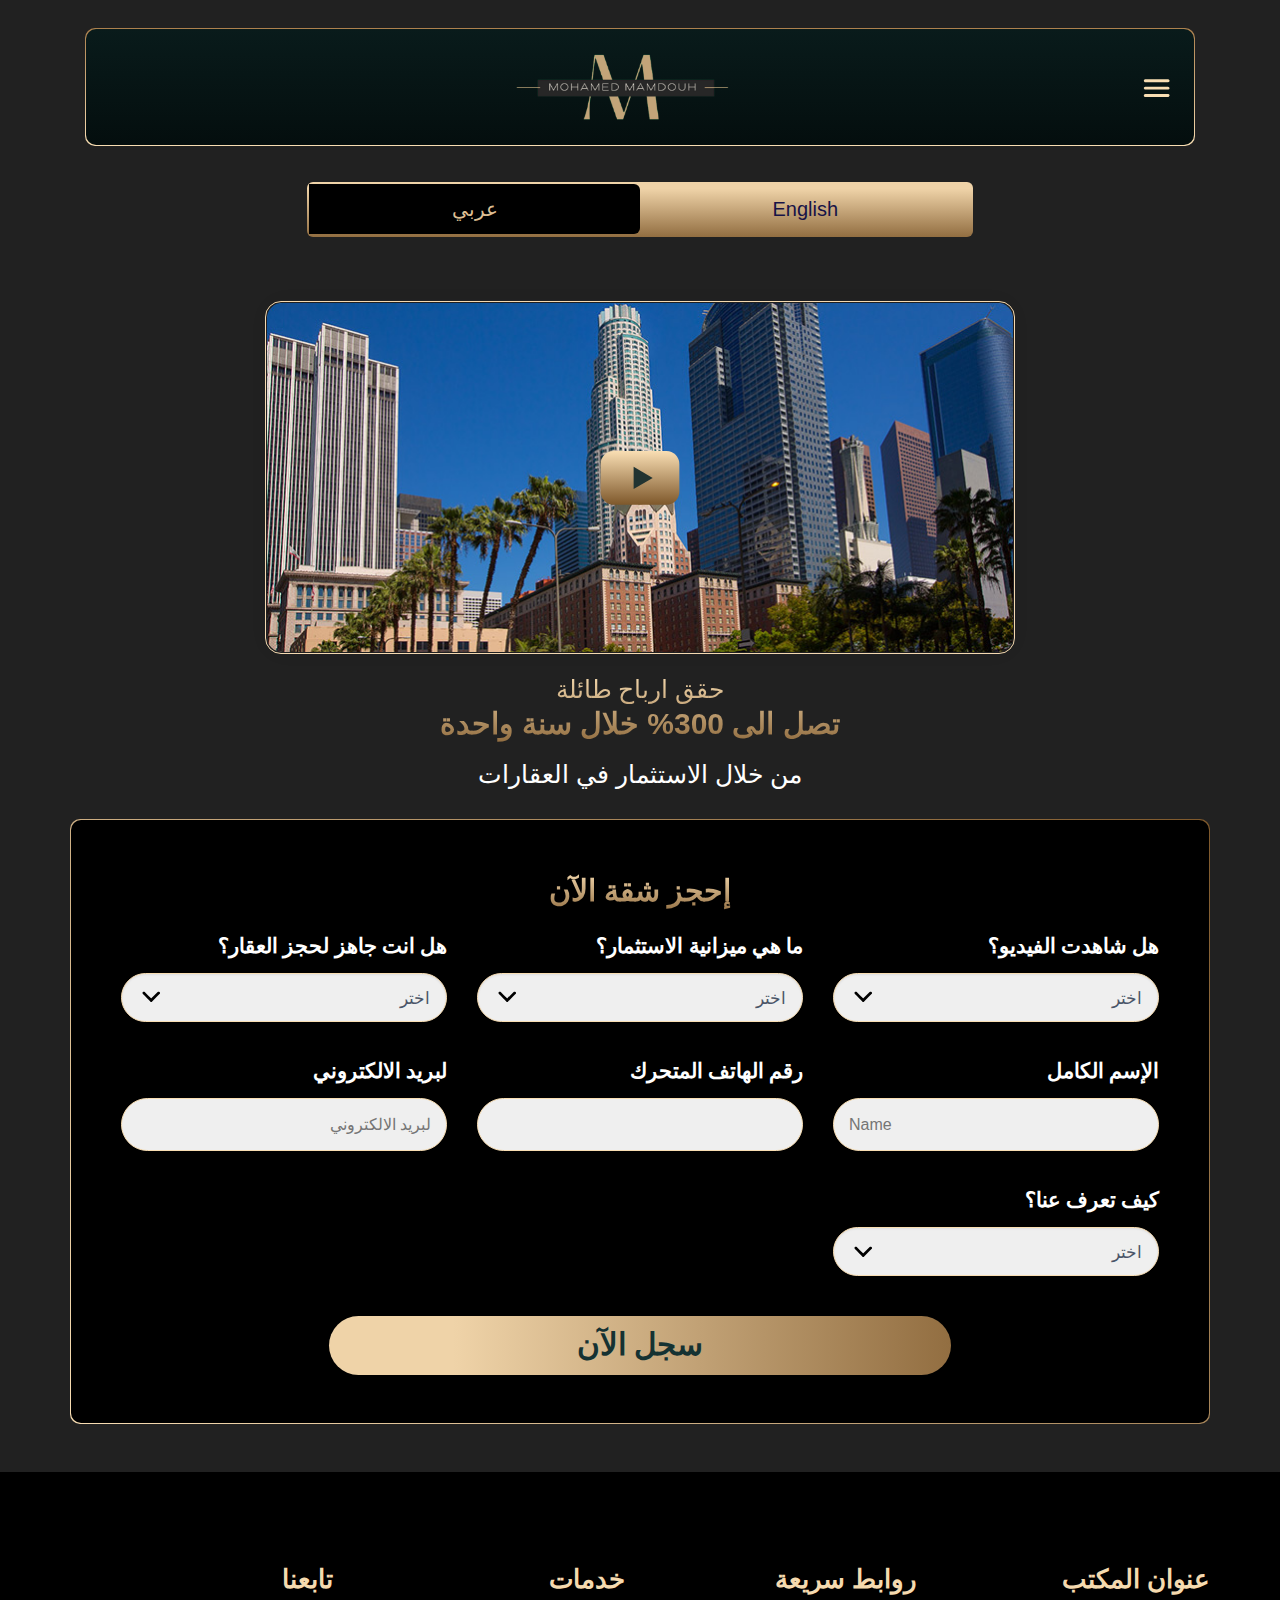
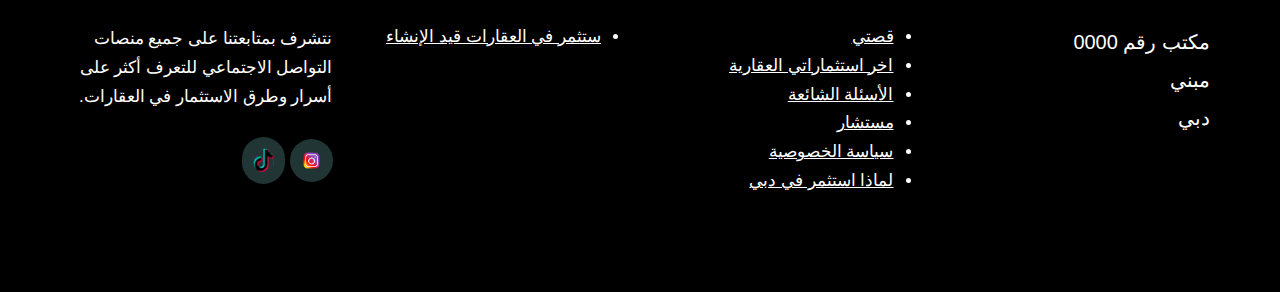
==== index.htm @ 751f35ca "12-5-2024" ====
﻿<!doctype html>
<html lang="en">

<head>
    <meta charset="utf-8">
<meta name="viewport" content="width=device-width,initial-scale=1,shrink-to-fit=no">


<link rel="preconnect" href="https://fonts.googleapis.com">
<link rel="preconnect" href="https://fonts.gstatic.com" crossorigin="">
<link href="css2?family=Almarai:wght@300;400;700;800&display=swap" rel="stylesheet">
<link href="css2-1?family=Rubik:ital,wght@0,300;0,400;0,500;0,600;0,700;0,800;0,900;1,300;1,400;1,500;1,600;1,700;1,800;1,900&display=swap" rel="stylesheet">
<title>
    محمد ممدوح للاستثمار العقاري  
</title>
<meta name="title" content="محمد ممدوح للاستثمار العقاري ">
<meta name="description" content="ابدأ الان في الاستثمار العقاري تحت الانشاء في ربي الامارات العربية المتحدة من خلال مكتب المستثمر العقاري محمد ممدوح واستفيد من عائد استثماري كبير">
<meta name="facebook-domain-verification" content="s28lvxyfmxf8w2n2yql3wtu5foska5">

<meta name="csrf-token" content="NDOtxUwPu2a1ZJM3dZDojlNTwYnpJnSAS2cod5v8">

<style>
    @keyframes hidePreloader {
    0% {
    width: 100%;
    height: 100%
    }
    100% {
    width: 0;
    height: 0
    }
    }
    body>div.preloader {
    position: fixed;
    background: #fff;
    width: 100%;
    height: 100%;
    z-index: 1071;
    opacity: 0;
    transition: opacity .5s ease;
    overflow: hidden;
    pointer-events: none;
    display: flex;
    align-items: center;
    justify-content: center
    }
    body:not(.loaded)>div.preloader {
    opacity: 1
    }
    body:not(.loaded) {
    overflow: hidden
    }
    body.loaded>div.preloader {
    animation: hidePreloader .5s linear .5s forwards
    }
    .desktop-menu li a{	font-family: 'Almarai', sans-serif;
    }
    h1, h2, h3, h4, h5, h6 {	font-family: 'Almarai', sans-serif;
    }span{
    font-family: 'Almarai', sans-serif;
    }
    p{
    font-family: 'Almarai', sans-serif;
    }.navbar-brand {
    margin-right: auto!important;
    margin-left: auto!important;
    }
</style>
<style>
    .bg-footer-end{
        background-color: #213535 !important;
    }
    @media (min-width: 992px) {
        .w-lg-35{
            width: 35% !important;
        }

    }
</style>

<style>
    .flag-icon,
    .navbar-brand,
    label {
        display: inline-block
    }

    .flag-icon,
    .iti {
        position: relative
    }

    span {
        font-family: rubik
    }

    .navbar-brand {
        margin-right: 1rem;
        font-size: 1.25rem;
        line-height: inherit;
        white-space: nowrap;
        padding: 6px
    }

    body {
        background-color: #212121;
        }

    section.slice {
        background-color: unset !important;
    }

    .heading-new {
        background: #efd3a8;
        background: linear-gradient(to bottom, #efd3a8 12%, #926e41 100%);
        -webkit-background-clip: text;
        -webkit-text-fill-color: transparent
    }

    .navbar-toggler {
        color: #f9deb3 !important
    }

    .custom-select {
        background: url("frontend/down_arrow.svg") left 1.25rem center/19px 12px no-repeat #efefef !important;
        border: 1px solid #f9deb3;
        border-radius: 26.375rem;
        padding: .75rem 1rem .75rem 1.25rem;
        direction: rtl
    }

    .custom-select-lg {
        height: calc(.5em + 38px + 3px);
        padding-top: 3px;
        padding-bottom: 1px;
        padding-left: 1.875rem;
        font-size: 17px;
        font-family: Rubik, sans-serif;
        direction: rtl
    }


    .w-60 {
        width: 60% !important
    }

    #phone{
        direction: ltr;
    }

    .form-text-field{
        border:1px solid #F9DEB3;
        width:100%;border-radius: 101px;
        padding: 0.75rem 15px 0.75rem 15px;
        background-color: #efefef;
    }

    .form-control-lg {
        height: calc(.5em + 2rem + 3px) !important;
        border-radius: 75px 0 0 75px !important;
        border: 0 solid #7e582b !important;
        direction: rtl
    }

    .form-control-lg+.select2-container .select2-selection--single,
    .form-control-lg+.select2-container--default .select2-selection--multiple,
    .form-control-lg+.select2-container--default.select2-container--focus .select2-selection--multiple {
        height: calc(.5em + 2rem + 3px) !important;
        padding: 8px !important;
        border-radius: 0 75px 75px 0 !important;
        border: 0 solid #7e582b !important;
        direction: rtl;
        font-size: 1rem;
        line-height: 1.5;
        border-left: none
    }

    .select2-container--default .select2-selection--single .select2-selection__arrow b,
    .select2-container--default.select2-container--open .select2-selection--single .select2-selection__arrow b {
        margin-left: 9px !important;
        direction: rtl;
        border-color: #f90 transparent transparent;
        border-style: solid;
        border-width: 0;
        left: 0;
        position: absolute;
        top: 50%;
        background-image: url("https://alaainvest.com/frontend/images/patterns/arroe.svg");
        background-repeat: no-repeat;
        background-size: contain;
        height: 12px;
        width: 12px
    }

    #footer-main {
        background-color: black;
        color: #a0aec0
    }

    .card {
        border-radius: 18px
    }

    .my-button {
        padding: 6px !important
    }

    label {
        font-size: 21px;
        font-weight: 600;
        margin-bottom: .5rem;
        font-family: almarai;
        color: #fff
    }

    .form-group {
        text-align: right
    }

    .form-control-lg {
        padding: 1rem 1.875rem;
        font-size: 1rem;
        line-height: 1.5
    }

    .lead {
        font-size: 23px
    }

    .lead-2 {
        font-size: 32px
    }

    .heart-border {
        padding: 15px 29px
    }

    .flag-icon {
        background-size: cover;
        background-position: unset;
        background-repeat: no-repeat;
        width: 30px;
        height: 30px;
        border-radius: 71px;
        line-height: unset;
        left: 16px
    }

    .select2-selection__arrow {
        display: block
    }

    .select2-container--default .select2-selection--single .select2-selection__arrow {
        height: 0;
        position: absolute;
        top: 50%;
        right: 1px;
        width: 65px
    }

    .select2-container--default .select2-selection--single .select2-selection__arrow b {
        margin-top: 0
    }

    .select2-results__option {
        padding: 6px;
        -webkit-user-select: none;
        width: 68px
    }

    .select2-container--default.select2-container--open .select2-selection--single .select2-selection__arrow b {
        margin-top: -7px;
        transform: rotate(180deg)
    }

    .select2-container--default .select2-selection--single {
        background-color: #fff;
        border: 1px solid #000
    }

    .select2-container--default .select2-selection--single .select2-selection__rendered {
        color: #444;
        line-height: 28px;
        border-left: 1px solid #000
    }

    .gradient-border-3 {
        padding: 1px;
        border: 1px solid #f9deb3;
        border-radius: 16px
    }

    .gradient-border {
        padding: 1px;
        background: linear-gradient(45deg, #f9deb3, #7e582b);
        border-radius: 10px
    }

    .green {
        background-color: black;
        border-radius: 10px
    }

    .iti__selected-flag {
        z-index: 1;
        position: relative;
        display: flex;
        align-items: center;
        height: 100%;
        padding: 0 18px 0 22px
    }

    .iti--separate-dial-code .iti__selected-dial-code {
        margin-left: 6px;
        margin-right: 7px
    }

    .iti {
        display: inline-block;
        width: 100%
    }
</style>
<script>
    window.addEventListener("load", function() {
        setTimeout(function() {
            document.querySelector("body").classList.add("loaded")
        }, 300)
    })
</script>

<link rel="stylesheet" href="frontend/assets/libs/%40fortawesome/fontawesome-free/css/all.min.css">
<link rel="stylesheet" href="frontend/assets/css/uf.css">
<link rel="stylesheet" href="frontend/assets/libs/swiper/dist/css/swiper.min.css">
<link rel="stylesheet" href="frontend/assets/libs/%40fancyapps/fancybox/dist/jquery.fancybox.min.css">


<!-- BEGIN: Select2 CSS-->
<link rel="stylesheet" type="text/css" href="app-assets/vendors/css/forms/select/select2.min.css">
<!-- END: Select2 CSS-->

<!-- BEGIN: sweetalert CSS-->
<link rel="stylesheet" type="text/css" href="app-assets/vendors/css/extensions/sweetalert2.min.css">
<!-- END: sweetalert CSS-->


<link rel="stylesheet" href="frontend/assets/css/style.css">


<!-- Facebook Pixel Code -->
    <script>
    !function(f,b,e,v,n,t,s)
    {if(f.fbq)return;n=f.fbq=function(){n.callMethod?
    n.callMethod.apply(n,arguments):n.queue.push(arguments)};
    if(!f._fbq)f._fbq=n;n.push=n;n.loaded=!0;n.version='2.0';
    n.queue=[];t=b.createElement(e);t.async=!0;
    t.src=v;s=b.getElementsByTagName(e)[0];
    s.parentNode.insertBefore(t,s)}(window,document,'script',
    'https://connect.facebook.net/en_US/fbevents.js');
     fbq('init', '785819709565292'); 
    fbq('track', 'PageView');
    </script>
    <noscript>
     <img height="1" width="1" src="tr?id=785819709565292&ev=PageView
    &noscript=1">
    </noscript>
<!-- End Facebook Pixel Code -->

<!-- Meta Pixel Code -->
<script>
    !function(f,b,e,v,n,t,s)
    {if(f.fbq)return;n=f.fbq=function(){n.callMethod?
    n.callMethod.apply(n,arguments):n.queue.push(arguments)};
    if(!f._fbq)f._fbq=n;n.push=n;n.loaded=!0;n.version='2.0';
    n.queue=[];t=b.createElement(e);t.async=!0;
    t.src=v;s=b.getElementsByTagName(e)[0];
    s.parentNode.insertBefore(t,s)}(window, document,'script',
    'https://connect.facebook.net/en_US/fbevents.js');
    fbq('init', '779388123928655');
    fbq('track', 'PageView');
  </script>
  <noscript><img height="1" width="1" style="display:none" src="tr-1?id=779388123928655&ev=PageView&noscript=1"></noscript>
<!-- End Meta Pixel Code -->


    <script>
        !function (w, d, t) {
            w.TiktokAnalyticsObject=t;var ttq=w[t]=w[t]||[];ttq.methods=["page","track","identify","instances","debug","on","off","once","ready","alias","group","enableCookie","disableCookie"],ttq.setAndDefer=function(t,e){t[e]=function(){t.push([e].concat(Array.prototype.slice.call(arguments,0)))}};for(var i=0;i<ttq.methods.length;i++)ttq.setAndDefer(ttq,ttq.methods[i]);ttq.instance=function(t){for(var e=ttq._i[t]||[],n=0;n<ttq.methods.length;n++)ttq.setAndDefer(e,ttq.methods[n]);return e},ttq.load=function(e,n){var i="https://analytics.tiktok.com/i18n/pixel/events.js";ttq._i=ttq._i||{},ttq._i[e]=[],ttq._i[e]._u=i,ttq._t=ttq._t||{},ttq._t[e]=+new Date,ttq._o=ttq._o||{},ttq._o[e]=n||{};var o=document.createElement("script");o.type="text/javascript",o.async=!0,o.src=i+"?sdkid="+e+"&lib="+t;var a=document.getElementsByTagName("script")[0];a.parentNode.insertBefore(o,a)};
        
            ttq.load('CJ5QGFBC77U3K5NQMLHG');
            ttq.page();
        }(window, document, 'ttq');
    </script>
    <!-- Google tag (gtag.js) -->
    <script async="" src="gtag/js?id=G-KQ8NX1XDHE"></script>
    <script>
        window.dataLayer = window.dataLayer || [];
        function gtag(){dataLayer.push(arguments);}
        gtag('js', new Date());

        gtag('config', 'G-KQ8NX1XDHE');
    </script>
    <link rel="stylesheet" href="npm/intl-tel-input%4018.1.1/build/css/intlTelInput.css">
    
    <style>
        .iti__flag-container .iti__selected-dial-code{
            position: relative;
            left: 39px !important;
        }
        .iti__flag-box .iti__flag{
            position: relative;
            right: 0px !important;
        }
        .iti__flag-container .iti__flag{
            position: relative;
            right: 30px;
        }
        .iti--container .iti__country-list{
            right: 25px !important;
        }
          #loading {
         position: fixed;
         top: 0;
         left: 0;
         width: 100%;
         height: 100%;
         background-color: rgba(0, 0, 0, 0.5);
         display: flex;
         justify-content: center;
         align-items: center;
         z-index: 9999;
         color: white;
         font-size: 24px;
      }
        .flag-icon,
        .navbar-brand,
        label {
            display: inline-block
        }

        .flag-icon,
        .iti {
            position: relative
        }

        span {
            font-family: rubik
        }

        .navbar-brand {
            margin-right: 1rem;
            font-size: 1.25rem;
            line-height: inherit;
            white-space: nowrap;
            padding: 6px
        }

        body {
            background-color: #212121;    
            }

        section.slice {
            background-color: unset
        }

        .heading-new {
            background: #efd3a8;
            background: linear-gradient(to bottom, #efd3a8 12%, #926e41 100%);
            -webkit-background-clip: text;
            -webkit-text-fill-color: transparent
        }

        .navbar-toggler {
            color: #f9deb3 !important
        }

        .custom-select {
            background: url("frontend/down_arrow.svg") left 1.25rem center/19px 12px no-repeat #efefef !important;
            border: 1px solid #f9deb3;
            border-radius: 26.375rem;
            padding: .75rem 1rem .75rem 1.25rem;
            direction: rtl
        }

        .custom-select-lg {
            height: calc(.5em + 38px + 3px);
            padding-top: 3px;
            padding-bottom: 1px;
            padding-left: 1.875rem;
            font-size: 17px;
            font-family: Rubik, sans-serif;
            direction: rtl
        }


        .w-60 {
            width: 60% !important
        }

        #phone{
            direction: ltr;
        }

        .form-text-field{
            border:1px solid #F9DEB3;
            width:100%;border-radius: 101px;
            padding: 0.75rem 15px 0.75rem 15px;
            background-color: #efefef;
        }

        .form-control-lg {
            height: calc(.5em + 2rem + 3px) !important;
            border-radius: 75px 0 0 75px !important;
            border: 0 solid #7e582b !important;
            direction: rtl
        }

        .form-control-lg+.select2-container .select2-selection--single,
        .form-control-lg+.select2-container--default .select2-selection--multiple,
        .form-control-lg+.select2-container--default.select2-container--focus .select2-selection--multiple {
            height: calc(.5em + 2rem + 3px) !important;
            padding: 8px !important;
            border-radius: 0 75px 75px 0 !important;
            border: 0 solid #7e582b !important;
            direction: rtl;
            font-size: 1rem;
            line-height: 1.5;
            border-left: none
        }

        .select2-container--default .select2-selection--single .select2-selection__arrow b,
        .select2-container--default.select2-container--open .select2-selection--single .select2-selection__arrow b {
            margin-left: 9px !important;
            direction: rtl;
            border-color: #f90 transparent transparent;
            border-style: solid;
            border-width: 0;
            left: 0;
            position: absolute;
            top: 50%;
            background-image: url("https://alaainvest.com/frontend/images/patterns/arroe.svg");
            background-repeat: no-repeat;
            background-size: contain;
            height: 12px;
            width: 12px
        }

        #footer-main {
            background-color: black;
            color: #a0aec0
        }

        .card {
            border-radius: 18px
        }

        .my-button {
            padding: 6px !important
        }

        label {
            font-size: 21px;
            font-weight: 600;
            margin-bottom: .5rem;
            font-family: almarai;
            color: #fff
        }

        .form-group {
            text-align: right
        }

        .form-control-lg {
            padding: 1rem 1.875rem;
            font-size: 1rem;
            line-height: 1.5
        }

        .lead {
            font-size: 23px
        }

        .lead-2 {
            font-size: 32px
        }

        .heart-border {
            padding: 15px 29px
        }

        .flag-icon {
            background-size: cover;
            background-position: unset;
            background-repeat: no-repeat;
            width: 30px;
            height: 30px;
            border-radius: 71px;
            line-height: unset;
            left: 16px
        }

        .select2-selection__arrow {
            display: block
        }

        .select2-container--default .select2-selection--single .select2-selection__arrow {
            height: 0;
            position: absolute;
            top: 50%;
            right: 1px;
            width: 65px
        }

        .select2-container--default .select2-selection--single .select2-selection__arrow b {
            margin-top: 0
        }

        .select2-results__option {
            padding: 6px;
            -webkit-user-select: none;
            width: 68px
        }

        .select2-container--default.select2-container--open .select2-selection--single .select2-selection__arrow b {
            margin-top: -7px;
            transform: rotate(180deg)
        }

        .select2-container--default .select2-selection--single {
            background-color: #fff;
            border: 1px solid #000
        }

        .select2-container--default .select2-selection--single .select2-selection__rendered {
            color: #444;
            line-height: 28px;
            border-left: 1px solid #000
        }

        .gradient-border-3 {
            padding: 1px;
            border: 1px solid #f9deb3;
            border-radius: 16px
        }

        .gradient-border {
            padding: 1px;
            background: linear-gradient(45deg, #f9deb3, #7e582b);
            border-radius: 10px
        }

        .green {
            background-color: black;
            border-radius: 10px
        }

        .iti__selected-flag {
            z-index: 1;
            position: relative;
            display: flex;
            align-items: center;
            height: 100%;
            padding: 0 18px 0 22px
        }

        .iti--separate-dial-code .iti__selected-dial-code {
            margin-left: 6px;
            margin-right: 7px
        }

        .iti {
            display: inline-block;
            width: 100%
        }
        .fancybox-slide{
            padding-left: 0px;
            padding-right: 0px;
        }
        .iti__selected-dial-code{
            direction: ltr
        }
    </style>
    
    <style>
        .bg-golden{
            background: #efd3a8;
            background: linear-gradient(to bottom, #efd3a8 12%, #926e41 100%);
            border-radius: 6px;
            padding: 9px;
            box-sizing: border-box
        }
        .bg-d-green{
            background-color: black;
        }
        .golden-text{
            color: #ddbe92;
        }
        .fs-14{
            font-size: 14px;
        }
        .p-015 {
            padding: .15rem!important;
        }
        /* For desktop: */
        @media only screen and (min-width: 600px) {
            
            .font-30{
                font-size: 30px; 
            }
            .font-lg-18{
                font-size: 20px !important; 
            }

        }

    </style>
    </head>

<body style="background-color: #212121;">

        <!--header start-->
                    
            <header>

    <section class="slice pt-1 pb-1">
        <div class="container">
            <div class="row align-items-center">
                <div class="col-md-12 py-4">
                    <style>
                        .gradient-border-2 {

                            padding: 1px;
                            background: linear-gradient(180deg, #AC804D, #F9DEB3);
                            border-radius: 10px;
                        }
                    </style>
                    <div class="gradient-border-2">
                        <nav class="navbar navbar-expand-lg header-border" style=" border-radius:10px;background: linear-gradient(180deg, #091B1B, #040E0E);">

                            <a class="navbar-brand mx-lg-auto text-center" href="index.htm">
                                <!-- <h3 class="text-right heading-4 heading-new"> محمد ممدوح</h3> -->
                                <img src="frontend/logo4.png">
                            </a>
                            <button class="hamburger-icon navbar-toggler" type="button">
                                <img src="frontend/button.svg" class="mr-2" style="height: 19px;">

                            </button>
                        </nav>
                    </div>
                    <div class="navbar-nav desktop-menu text-center">
                        <div class="container">
                            <h2 class="mt-0 heading-1 lead text-lg-center text-right">روابط سريعة</h2>
                            <div class="row" dir="rtl">
                                <div class="col-lg-4 text-lg-center p-0">
                                    <ul class="list-unstyled p-0 m-0 text-lg-center text-right">
                                        <li><a href="index.htm">يستثمر</a></li>
                                        <li><a href="alaa-mohra-story.html">قصتي</a></li>
                                    </ul>
                                </div>
                                <div class="col-lg-4 text-lg-center p-0">
                                    <ul class="list-unstyled p-0 m-0 text-lg-center text-right">
                                        <li> <a href="my-investment.html">اخر استثماراتي العقارية</a></li>
                                        <!-- <li><a target="_blank" href="https://www.unclefluffy.com/">فكرة العمل </a></li> -->
                                        <li><a href="consultation.html"> مستشار</a></li>
                                    </ul>
                                </div>
                                <div class="col-lg-4 text-lg-center p-0">
                                    <ul class="list-unstyled p-0 m-0 text-lg-center text-right">
                                        <li><a href="questions.html"> الأسئلة الشائعة</a></li>
                                        
                                    </ul>
                                </div>
                            </div>
                        </div>
                    </div>
                </div>
            </div>
        </div>
    </section>
</header>        
        <!--header end-->
        <div id="loading" style="display:none;" dir="ltr">
            <i class="fa fa-spinner fa-spin"></i> Loading...
        </div>


        
        <section class="slice slice-lg pt-0 pb-0 px-4">
    <div class="container">
        <div class="row mb-2 justify-content-center text-center">
            <div class="col-lg-12">
                                                            <div class="my-2 my-lg-2 d-flex justify-content-center align-items-center">
                        <div class="row bg-golden w-60 p-015 font-lg-18">
                            <a href="#" class="col-6 bg-d-green py-1 py-lg-2 rounded-right">
                                <p class="text-dark my-0">
                                    <span class=" golden-text">عربي</span>
                                </p>
                            </a>
                            <a href="#" class="col-6 py-1 py-lg-2">

                                <p class="text-dark my-0">
                                    English
                                </p>
                            </a>
                        </div>
                    </div>
                </div>
            </div>
    </div></section>
    <section class="slice pt-0 pb-2 pt-lg-5">
        <div class="container px-4 px-lg-0">
            <div class="row align-items-center justify-content-center">
                <div class="col-lg-8">
                    <div class="gradient-border-3">
                        <div class="card zindex-100 mb-0 border-0">
                            <div style="overflow: hidden;">
                                <img alt="Image placeholder" src="frontend/pc2.jpg" style="width: 100%; border-radius: 15px;">
                            </div>
                            <div class="card-img-overlay d-flex justify-content-center align-items-center">
                                <a href="https://www.youtube.com/watch?v=meX8oHlNxV0" data-fancybox="" data-toggle="tooltip" data-placement="bottom" title="" class="btn btn-lg btn-icon-only rounded-circle hover-scale-110" aria-describedby="tooltip741121">
                                    <span class="btn-inner--icon">
                                        <img alt="Image placeholder" src="frontend/play.svg" class="card-img" style="width: 80px;">
                                    </span>
                                </a>
                            </div>
                        </div>
                    </div>
                </div>
            </div>
        </div>
    </section>

    <section class="slice slice-lg pt-0 pb-0">
        <div class="container">
            <div class="row mb-2 justify-content-center text-center">
                <div class="col-lg-12">
                    <div class="my-4 my-lg-2">
                        <h1 class="heading-1 heading-new" style="line-height:1.2;">
                            <span class="second-heading">حقق ارباح طائلة</span><br>
                            تصل الى 300%
                            خلال سنة واحدة
                        </h1>
                        <p class="second-heading mt-3 mt-lg-0">من خلال الاستثمار في العقارات  </p>
                    </div>
                </div>
            </div>
    </div></section>

    <section class="slice slice-lg p-0 pb-5">
        <div class="container px-4 px-lg-0">
            <div class="gradient-border">
                <div class="row no-gutters green " style="direction: rtl;">
                    <div class="col-md-12 d-flex align-items-center justify-content-center">
                        <div class="text-center my-bela py-5">
                            <h2 class="heading-3 mb-3 mb-lg-0 mb-md-0 heading-new">إحجز شقة الآن </h2>
                            <form class="add_form_free" id="form-contact mt-4 mt-lg-0">
                                <input type="hidden" name="_token" value="NDOtxUwPu2a1ZJM3dZDojlNTwYnpJnSAS2cod5v8">                                <input type="hidden" name="referral_id" value="">
                                <div class="row">
                                    <div class="col-lg-4 mt--md-4 mt-3">
                                        <div class="form-group">
                                            <label for="name1">هل شاهدت الفيديو؟
                                            </label>
                                            <select class="custom-select custom-select-lg" name="video_seen" id="video_seen" required="">
                                                <option disabled="" selected="">اختر </option>
                                                <option value="Yes, I watched it in full">نعم شاهدته بالكامل</option>
                                                <option value="I watched part of it">شاهدت جزء منه</option>
                                                <option value="No, I haven't seen it">لا لم اشاهده</option>
                                            </select>
                                        </div>
                                    </div>
                                    <div class="col-lg-4 mt-3">
                                        <div class="form-group">
                                            <label for="name5">ما هي ميزانية الاستثمار؟
                                            </label>
                                            <select class="custom-select custom-select-lg" name="budget" id="budget" required="">
                                                <option disabled="" selected="">اختر </option>
                                                <option value="I don't have money">ليس لدي المال</option>
                                                <option value="30 thousand dollars">30 ألف دولار</option>
                                                <option value="50 thousand dollars">50 ألف دولار</option>
                                                <option value="100 thousand dollars"> 100 ألف دولار</option>
                                                <option value="200 thousand dollars">200 ألف دولار</option>
                                                <option value="500 thousand dollars">500 ألف دولار</option>
                                                <option value="1 million dollars">مليون دولار</option>
                                                <option value="More than 1 million dollars">اكثر من مليون دولار</option>
                                            </select>
                                        </div>
                                    </div>
                                    <div class="col-lg-4 mt-3">
                                        <div class="form-group">
                                            <label for="name5">هل انت جاهز لحجز العقار؟
                                            </label>
                                            <select class="custom-select custom-select-lg" name="ready_to_invest" id="ready_to_invest" required="">
                                                <option disabled="" selected="">اختر </option>
                                                <option value="Yes, I am ready to invest now">نعم جاهز</option>
                                                <option value="No, I'm not ready now">لا غير جاهز</option>
                                            </select>
                                        </div>
                                    </div>
                                    <div class="col-lg-4 mt-3">
                                        <div class="form-group">
                                            <label for="name5">الإسم الكامل
                                            </label>
                                            <input type="text" class="form-text-field" placeholder="Name" name="name" id="name" dir="ltr">
                                        </div>
                                    </div>
                                    <div class="col-lg-4 mt-3">
                                        <div class="form-group" id="phone_div">
                                            <label for="name1">رقم الهاتف المتحرك</label>
                                            <input name="phone" type="tel" id="phone" class="form-text-field" placeholder="">
                                            <input type="hidden" id="country_code" name="country_code" dir="ltr">
                                            <input type="hidden" id="combinedPhone" name="combined_phone" dir="ltr">
                                            <input type="hidden" id="ip_country" name="ip_country" value="us" dir="ltr">
                                           
                                        </div>
                                    </div>
                                    <div class="col-lg-4 mt-3">
                                    
                                        <div class="form-group">
                                        <label for="name5">لبريد الالكتروني
                                        </label>
                                        <input type="text" class="form-text-field" placeholder="لبريد الالكتروني" name="email" id="email">
                                        </div>
                                     </div>
                                    
                                    <div class="col-lg-4 mt-3">
                                        <div class="form-group">
                                            <label for="name5">كيف تعرف عنا؟
                                            </label>
                                            <select class="custom-select custom-select-lg" id="source_of_discovery" name="source_of_discovery" required="">
                                                <option disabled="" selected="">اختر </option>
                                                <option value="Instagram">انستجرام</option>
                                                <option value="Tik Tok">تيكتوك</option>
                                                <option value="Facebook">فيسبوك</option>
                                                <option value="The YouTube">يوتيوب</option>
                                                <option value="Through a Friend">عن طريق صديق</option>
                                            </select>
                                        </div>
                                    </div>
                                  
                                    <div class="col-lg-12 mt-4">
                                        <button type="submit" class="btn w-60 border-0 font-weight-bolder my-button">
                                            <span class="btn-inner--text">سجل الآن
                                            </span>
                                        </button>
                                    </div>
                                </div>
                            </form>
                        </div>
                    </div>
                </div>
            </div>
        </div>
    </section>

        
        
        <!--footer start-->
                    
        <footer class="position-relative pb-7" id="footer-main">
    <div class="footer  footer-dark">
        <div class="container px-5 px-lg-0">
            <div class="row" dir="rtl">
                <div class="col-lg-3 mt-4">
                    <ul class="list-unstyled text-right p-0 m-0">
                        <h6 class="heading mb-0 mb-lg-4 mb-md-4 p-0 m-0 heading-1-b mt-3" style="white-space: nowrap; text-overflow: ellipsis; overflow: visible;">عنوان المكتب</h6>

                        <li style="font-size:20px;direction: ltr;">

                            مكتب رقم 0000
                                                    
                        </li>
                        <li style="font-size:20px;direction: ltr;">

                            مبني 
                                                    
                        </li>
                        <li style="font-size:20px;direction: ltr;">
                             دبي
                                                    
                        </li>

                    </ul>
                </div>
                <style>
                    .new-list a {
                        color: white;
                        text-decoration: underline;
                        background-color: transparent;
                    }
                </style>
                <div class="col-lg-3 mt-4">
                    <ul class="text-white text-right p-0 m-0">
                        <h6 class="heading mb-0 mb-lg-4 mb-md-4 p-0 m-0 heading-1-b mt-3" style="white-space: nowrap; text-overflow: ellipsis; overflow: visible;">روابط سريعة
                        </h6>
                        <div class="pr-4 text-white new-list">
                            <li>
                                <a href="alaa-mohra-story.html"> قصتي</a>
                            </li>
                            <li>
                                <a href="my-investment.html">اخر استثماراتي العقارية</a>
                            </li>
                            <li>
                                <a href="questions.html">الأسئلة الشائعة</a>
                            </li>
                            
                            
                            <li>
                                <a href="consultation.html">مستشار</a>
                            </li>
                            <li>
                                <a href="privacy.html">سياسة الخصوصية</a>
                            </li>
                            
                            
                            <li>
                                <a href="why-dubai.html">لماذا استثمر في دبي</a>
                            </li>
                        </div>
                    </ul>
                </div>
                <div class="col-lg-3 mt-4">
                    <ul class="text-white text-right p-0 m-0">
                        <h6 class="heading mb-0 mb-lg-4 mb-md-4 p-0 m-0 heading-1-b mt-3" style="white-space: nowrap; text-overflow: ellipsis; overflow: visible;">خدمات
                        </h6>
                        <div class="pr-4 text-white new-list">
                            
                            <li>
                                <a target="_blank" href="index.htm">ستثمر في العقارات قيد الإنشاء </a>
                            </li>
                            <!-- <li>
                                <a target="_blank" href="https://mohraresale.com/">إعادة بيع الممتلكات الخاصة بك</a>
                            </li> -->
                            <!-- <li>
                                <a target="_blank" href="https://fekra.ai/">ابدأ عملك</a>
                            </li> -->
                            <!-- <li>
                                <a target="_blank" href="https://mohraconsult.com/">تحدث مع علاء مهرة</a>
                            </li> -->
                            <!-- <li>
                                <a target="_blank" href="https://unclefluffy.com/">شراء نموذج عمل جاهز</a>
                            </li>
                            <li>
                                <a target="_blank" href="https://taplink.cc/workwithmohra">فرصة المهنية</a>
                            </li> -->
                            
                        </div>
                    </ul>
                </div>

                <div class="col-lg-3 mt-4">
                    <ul class="list-unstyled text-right p-0 m-0">
                        <h6 class="heading mb-0 mb-lg-4 mb-md-4 p-0 m-0 heading-1-b mt-3" style="white-space: nowrap; text-overflow: ellipsis; overflow: visible;">تابعنا</h6>

                        <li>
                            نتشرف بمتابعتنا على جميع منصات التواصل الاجتماعي للتعرف أكثر على أسرار وطرق الاستثمار في
                            العقارات.
                        </li>
                        <div class="mt-4">
                            <a href="https://www.instagram.com" target="_blank" rel="noopener noreferrer">
                                <img src="frontend/insta.png" class="img-fluid" style="background-color: #213535;padding: 11px;border-radius: 51px;width: 43px;">
                            </a>
                            <a href="https://www.tiktok.com" target="_blank" rel="noopener noreferrer">
                                <img src="frontend/2.svg" class="img-fluid" style="background-color: #213535;padding: 11px;border-radius: 51px;width: 43px;">
                            </a>
                        </div>
                    </ul>
                </div>

            </div>


        </div>
    </div>
</footer>

<!-- <section class="slice slice-lg p-0 bg-footer-end d-flex justify-content-center">
    <img src="frontend/bg-down.png" class="img-fluid w-lg-35">
</section>         -->
        <!--footer end-->


    <script src="frontend/assets/libs/jquery/dist/jquery.min.js"></script>
<script src="frontend/assets/libs/bootstrap/dist/js/bootstrap.bundle.min.js"></script>
<script src="frontend/assets/libs/svg-injector/dist/svg-injector.min.js"></script>
<script src="frontend/assets/libs/feather-icons/dist/feather.min.js"></script>
<script src="frontend/assets/libs/in-view/dist/in-view.min.js"></script>
<script src="frontend/assets/libs/sticky-kit/dist/sticky-kit.min.js"></script>
<script src="frontend/assets/libs/imagesloaded/imagesloaded.pkgd.min.js"></script>
<script src="frontend/assets/libs/swiper/dist/js/swiper.min.js"></script>
<script src="frontend/assets/libs/%40fancyapps/fancybox/dist/jquery.fancybox.min.js"></script>
<script src="frontend/assets/libs/typed.js/lib/typed.min.js"></script>
<script src="frontend/assets/js/uf.js"></script>


<script>
  const carouselDots = document.getElementById('carousel-dots-1');
  const carouselItems = document.querySelectorAll('.carousel-1');
  for (let i = 0; i < carouselItems.length; i++) {
    const dot = document.createElement('li');
    dot.setAttribute('data-target', '#myCarousel');
    dot.setAttribute('data-slide-to', i);
    if (i === 0) {
      dot.classList.add('active');
    }
    carouselDots.appendChild(dot);
  }
</script>







<script>
  $(function () {
    $('#heading-2-1').on('click', function () {
      var chevron = $(this).find('.fa');
      if ($(this).attr('aria-expanded') === 'true') {
        chevron.removeClass('fa-chevron-up');
        chevron.addClass('fa-chevron-down');
      } else {
        chevron.removeClass('fa-chevron-down');
        chevron.addClass('fa-chevron-up');
      }
    });
  });
</script>
<script>
  $(document).ready(function () {
    $('.hamburger-icon').click(function () {
      $('.desktop-menu').slideToggle();
      $('.desktop-nav').toggleClass('desktop-nav--open');
      var icon = $(this).find('i');
      if (icon.hasClass('fa-bars')) {
        icon.removeClass('fa-bars').addClass('fa-times');
      } else {
        icon.removeClass('fa-times').addClass('fa-bars');
      }
    });
  });
</script>

<!-- BEGIN: Select2 JS-->
<script src="app-assets/vendors/js/forms/select/select2.full.min.js"></script>
<script src="app-assets/js/scripts/forms/form-select2.js"></script>
<!-- END: Select2 JS-->

<!-- BEGIN: sweetalert JS-->
<script src="app-assets/vendors/js/extensions/sweetalert2.all.min.js"></script>
<script src="app-assets/vendors/js/extensions/polyfill.min.js"></script>
<!-- END: sweetalert JS-->

<script>

    const Toast = Swal.mixin({
        toast: true,
        position: 'top-end',
        showConfirmButton: false,
        timer: 2500,
        timerProgressBar: true,
        didOpen: (toast) => {
            toast.addEventListener('mouseenter', Swal.stopTimer)
            toast.addEventListener('mouseleave', Swal.resumeTimer)
        }
    })
    function show_loader() {
        $(':input[type="submit"]').prop('disabled', true);
        if ($('#loading').length) {
            $('#loading').show();
        }
    }
    function hide_loader() {
        $(':input[type="submit"]').prop('disabled', false);
        if ($('#loading').length) {
            $('#loading').hide();
        }
    }

</script>


<script>
    feather.replace({
        width: "1em",
        height: "1em"
    })
</script>


    <!-- BEGIN: sweetalert JS-->
    <script src="app-assets/vendors/js/extensions/sweetalert2.all.min.js"></script>
    <script src="app-assets/vendors/js/extensions/polyfill.min.js"></script>
    <!-- END: sweetalert JS-->
    <script src="npm/intl-tel-input%4018.1.1/build/js/intlTelInput.min.js"></script>
    <script src="npm/lazyload/lazyload.min.js"></script>
    <script>
        
        function getIp(callback) {
            fetch("https://alaainvest.com/get-ip-country")
            .then((resp) => resp.json())
            .catch(() => {
                return {
                    country: 'us',
                };
            })
            .then((resp) => callback(resp.country_code));
        }

        
        var selectedCode = '';

        var input = document.querySelector("#phone");
        var combinedPhoneInput = document.querySelector("#combinedPhone");
        var iti = window.intlTelInput(input, {
            preferredCountries: ['ae'],
            autoPlaceholder: false,
            geoIpLookup: getIp,
            initialCountry: "auto",
            separateDialCode: true,
            utilsScript: "https://cdn.jsdelivr.net/npm/intl-tel-input@18.1.1/build/js/utils.js",
        });
        input.addEventListener("input", function () {
            var dialCode = iti.getSelectedCountryData().dialCode;
            var phoneNumber = iti.getNumber();
            selectedCode = iti.getSelectedCountryData().iso2;
            // console.log(selectedCode);
            // Remove "+" sign from dial code if it's present
            if (dialCode.charAt(0) === '+') {
                dialCode = dialCode.substring(1);
            }

            // Combine dial code and phone number
            var combinedPhoneNumber = "+" + dialCode + phoneNumber;
            
            // Update the hidden input field
            combinedPhoneInput.value = phoneNumber;
        });

        document.querySelector(".add_form_free").addEventListener("submit", function (event) {
            var dialCode = iti.getSelectedCountryData().dialCode;
            var phoneNumber = iti.getNumber();
            selectedCode = iti.getSelectedCountryData().iso2;
            // console.log(selectedCode);
            $('#country_code').val(selectedCode);
            
            // Update the hidden input field
            combinedPhoneInput.value = phoneNumber;
            // Before submitting the form, the hidden input will contain the combined phone number
            // console.log("Combined Phone Number:", combinedPhoneInput.value);
            
            // Submit the form or perform other actions
            // event.preventDefault(); // Uncomment if you want to prevent the form from submitting
        });

    </script>

    <script>
        

        // document.addEventListener('DOMContentLoaded', function() {
        // var images = document.querySelectorAll('.lazyload');

        // var observer = new IntersectionObserver(function(entries, observer) {
        //     entries.forEach(function(entry) {
        //     if (entry.isIntersecting) {
        //         var image = entry.target;
        //         image.src = image.dataset.src;
        //         image.classList.add('loaded');
        //         observer.unobserve(image);
        //     }
        //     });
        // }, { threshold: 0, rootMargin: '600px' });

        // images.forEach(function(image) {
        //     observer.observe(image);
        // });
        // });


        
        // $('.dropdown-item').click(function(e) {
        //     e.preventDefault();

        //     var selectedText = $(this).data('text');
        //     var selectedValue = $(this).data('value');
        //     var formNo = $(this).data('form');
        //     $('#hiddenBudget-'+formNo).val(selectedValue);
        //     $('#budgetDropdown-'+formNo).text(selectedText);
        //     $('#budgetDropdown-'+formNo).dropdown('toggle');
        // });
        $(".add_form_free").submit(function(e) {
            e.preventDefault();

             // Reset previous error messages
             $('.error-message').remove();

            // Perform validation
            var emptyFields = [];
            var errorMessages = {
                video_seen: 'Video seen is required.',
                source_of_discovery: 'Source of discovery is required.',
                // return_investment: 'Return on Investment is required.',
                //  intrestred_in: 'Interested In is required.',
                //  invested_before: 'Invested Before is required.',
                budget: 'Budget is required.',
                ready_to_invest: 'Ready to Invest is required.',
                name: 'Name is required.',
                email: 'Email is required.',
                phone_div: 'Phone is required.',
                // country: 'Country is required.',
                // need: 'Need is required.'
            };

            // Check each input field for emptiness
            $.each(errorMessages, function(id, message) {
                var fieldValue = $('#' + id).val();
                if (id == 'phone_div') {
                    fieldValue = $('#phone').val();
                } 
                
                if (fieldValue == null) {
                    emptyFields.push(id);
                    $('#' + id).after('<p class="error-message text-danger text-sm">' + message + '</p>');
                } else {
                    if (fieldValue.trim() === '') {
                        emptyFields.push(id);
                        $('#' + id).after('<p class="error-message text-danger text-sm text-right">' + message +
                            '</p>');
                    }
                }
                

            });
            console.log(emptyFields);

            // If any empty fields found, prevent form submission and display error messages
            if (emptyFields.length > 0) {
            return false;
            }
          

            $(':input[type="submit"]').prop('disabled', true);
            $('#loading').show();
            $.ajaxSetup({
                headers: {
                    'X-CSRF-TOKEN': $('meta[name="csrf-token"]').attr('content')
                }
            });

            $.ajax({
                url: "https://alaainvest.com/store-free-form",
                type: "POST",
                data: new FormData(this),
                processData: false,
                contentType: false,
                responsive: true,
                success: function(response) {
                    if (response.errors) {
                        $.each(response.errors, function(index, value) {
                            Toast.fire({
                                icon: 'error',
                                title: value
                            })
                        });
                    } else if (response.error_message) {
                        Toast.fire({
                            icon: 'error',
                            title: 'An error has been occured! Please Contact Administrator.'
                        })
                    } else {
                        $('.add_form_free')[0].reset();
                        // Swal.fire({
                        //     title: "Form Submitted",
                        //     html: '    <h1 style="color: greenyellow;">تم استلام طلبك بنجاح</h1>' +
                        //         '<h2 >سوف يقوم فريق عملنا بالتواصل معك خلال فترة زمنية لا تتعدى 24 ساعة .يمكنك التواصل معنا ايظا عبر البريد الالكتروني التالي:'+
                        //         '<a href = "mailto:info@alaainvest.com" > info @alaainvest.com </a></h2 >',
                        //     icon: "success",
                        //     buttons: true,
                        // })
                        $(':input[type="submit"]').prop('disabled', true);
                        window.location = "https://alaainvest.com/billing";
                        // window.location = "https://alaainvest.com/success";
                    }
                },
                complete: function() {
                    $(':input[type="submit"]').prop('disabled', false);
                    $('#loading').hide();
                }
            });
        });
    </script>

    

</body>

</html>
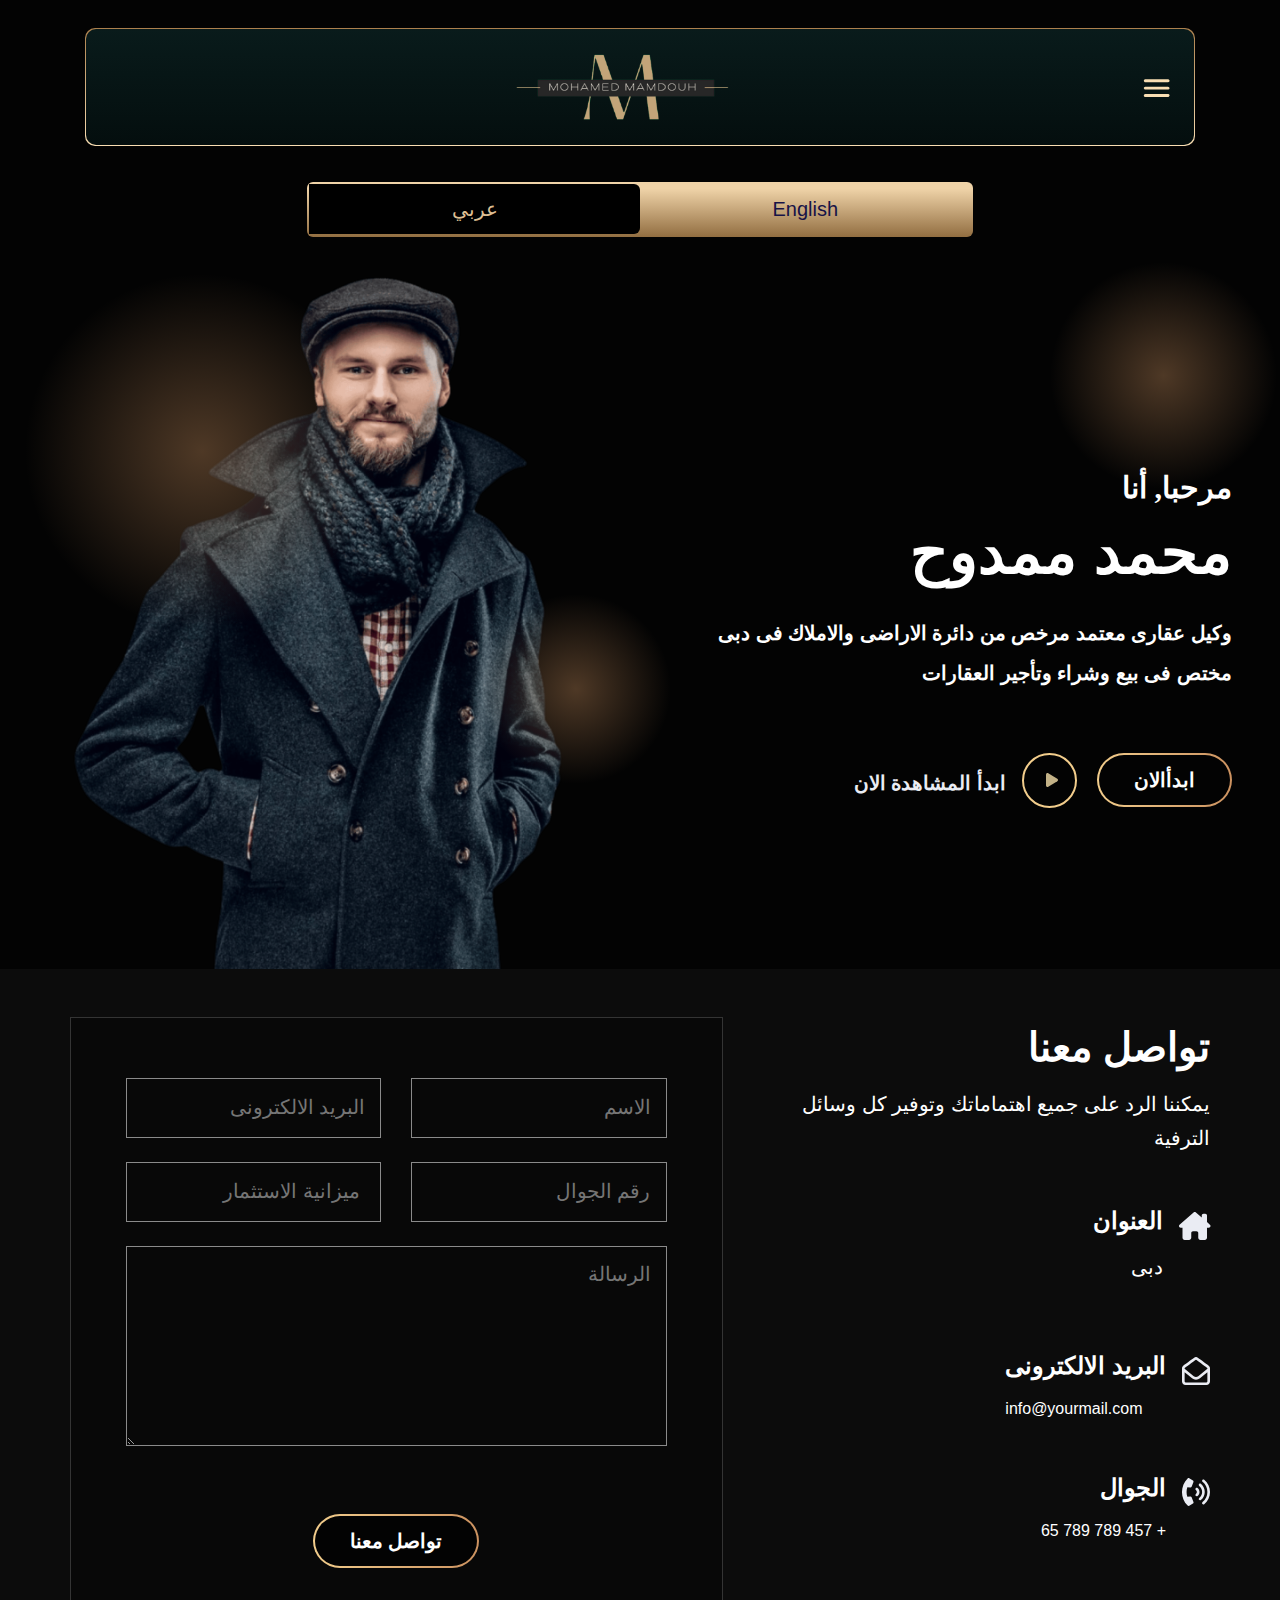
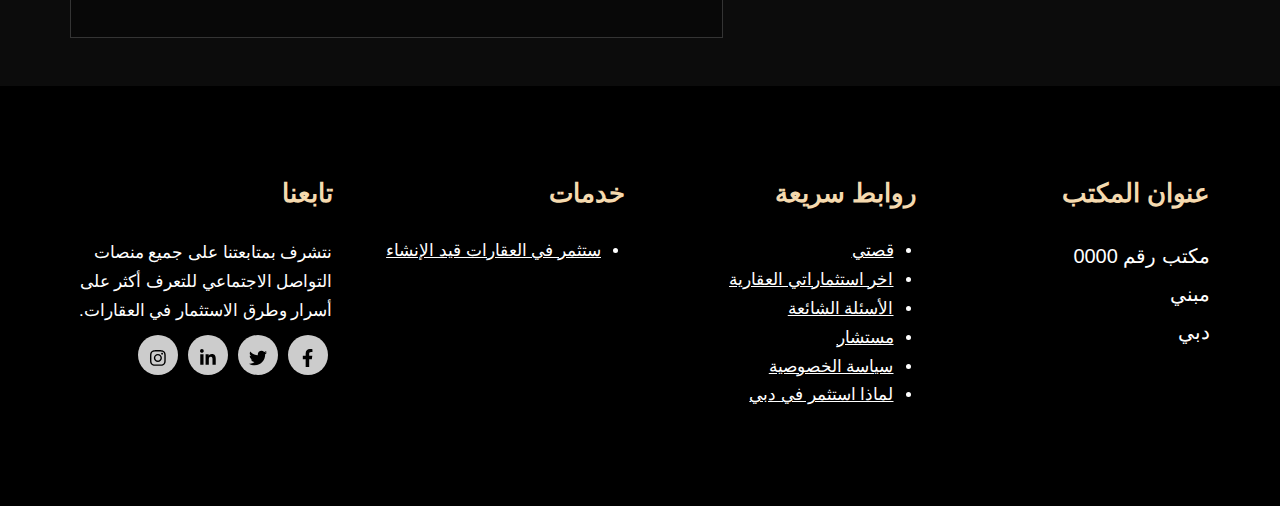
==== commit 5cc5891a: "edit 19/5/2024" ====
--- a/index.htm
+++ b/index.htm
@@ -10,6 +10,11 @@
 <link rel="preconnect" href="https://fonts.gstatic.com" crossorigin="">
 <link href="css2?family=Almarai:wght@300;400;700;800&display=swap" rel="stylesheet">
 <link href="css2-1?family=Rubik:ital,wght@0,300;0,400;0,500;0,600;0,700;0,800;0,900;1,300;1,400;1,500;1,600;1,700;1,800;1,900&display=swap" rel="stylesheet">
+
+<!-- bootstrap -->
+<link rel="stylesheet" href="css/all.min.css">
+<link rel="stylesheet" href="css/bootstrap.min.css">
+
 <title>
     محمد ممدوح للاستثمار العقاري  
 </title>
@@ -103,7 +108,7 @@
     }
 
     body {
-        background-color: #212121;
+        background-color: #030303;
         }
 
     section.slice {
@@ -712,10 +717,210 @@
 
         }
 
+       /* edit */
+
+       /* start landing */
+
+.landing{
+    background: #030303;
+    position: relative;
+    z-index: 0;
+    min-height: 700px;
+}
+.text{
+    text-align: right;
+}
+.text1{
+    font-weight: 700;
+    font-size: 30px;
+    text-align: right !important;
+    color: white;
+}
+.text2{
+    font-weight: 700;
+    font-size: 60px;
+    line-height: 80px;
+    color: white;
+}
+.text3{
+    font-size: 20px;
+    font-weight: 700;
+    line-height: 40px;
+    margin-top: 20px;
+    color: white;
+}
+.line-shape{
+    position: absolute;
+    top: 8%;
+    left: 0;
+    z-index: -1;
+    transform: rotate(180deg);
+}
+.line-shape svg{
+    height: 615px;
+    width: 747px;
+}
+.image-land img{
+  /*  width: 100%; */
+    height: 700px;
+}
+.light-shape-1{
+    background: radial-gradient(50% 50% at 50% 50%,#ffb677 0,hsla(38,80%,75%,0) 97.4%);
+    height: 233px;
+    right: 0;
+    opacity: .3;
+    position: absolute;
+    top: -10px;
+    width: 233px;
+}
+.light-shape-2{
+    background: radial-gradient(50% 50% at 50% 50%,#ffb677 0,hsla(38,80%,75%,0) 97.4%);
+    height: 195px;
+    left: 45%;
+    opacity: .3;
+    position: absolute;
+    top: 60%;
+    transform: translate(-50%,-50%);
+    width: 195px;
+}
+.light-shape-3{
+    background: radial-gradient(50% 50% at 50% 50%,#ffb677 0,hsla(38,80%,75%,0) 97.4%);
+    border-radius: 364px;
+    height: 364px;
+    opacity: .3;
+    position: absolute;
+    left: 20px;
+    top: 0;
+    width: 364px;
+}
+.video-content{
+    margin-top: 60px;
+}
+.btn-start{
+    background: linear-gradient(90deg, rgb(242, 205, 140), rgb(204, 146, 96));
+    border-radius: 35px;
+    color: rgb(255, 255, 255);
+    cursor: pointer;
+    display: inline-block;
+    font-size: 20px;
+    font-weight: 700;
+    line-height: 40px;
+    overflow: hidden;
+    padding: 2px;
+    transition: all 0.3s ease 0s;
+    text-decoration: none;
+}
+.btn-start:hover{
+    color: white;
+}
+.btn-start span{
+    background: #030303;
+    border-radius: 35px;
+    display: block;
+    padding: 5px 35px;
+    position: relative;
+    z-index: 1;
+}
+.btn-start span::before{
+    content: "";
+    background: linear-gradient(90deg,#f2cd8c,#cc9260);
+    border-radius: 35px;
+    height: 110%;
+    left: -1%;
+    position: absolute;
+    top: -1%;
+    transition: all .3s;
+    width: 0;
+    z-index: -1;
+}
+.btn-start span:hover::before{
+    width: 120%;
+}
+.btn-video{
+    background-color: transparent;
+    border: 2px solid #f2cd8c;
+    border-radius: 50%;
+    color: #c3b287;
+    display: block;
+    height: 55px;
+    margin-right: 20px;
+    text-align: center;
+    width: 55px;
+}
+.slider{
+    margin-top: 125px;
+    max-width: 420px;
+}
+.image-client{
+    width: 80px;
+    height: 80px;
+    border-radius: 50%;
+    padding: 5px;
+    outline: 2px solid white;
+}
+.image-client img{
+    border-radius: 50%;
+}
+/* end landing */
+
+/* start contact */
+.text-contact{
+    text-align: right;
+}
+.form-contact{
+    background: rgba(3,3,3,.5);
+    border: 1px solid #343434;
+    margin: 0 auto;
+    padding: 60px 40px 50px;
+}
+.edit-input{
+    background: transparent;
+    border: 1px solid #8a8a8a;
+    color: #fff;
+    font-size: 20px;
+    font-weight: 400;
+    height: 60px;
+    line-height: 25px;
+    padding: 15px;
+}
+.form-contact textarea{
+    height: 200px;
+}
+.btn{
+    background-color: transparent;
+    border: none;
+}
+.contact{
+    padding-bottom: 0 !important;
+}
+.copyright{
+    padding: 30px 0;
+    border-top: 1px solid #b8b6b2;
+}
+.social-link ul li a{
+    background-color: hsla(0,0%,100%,.8);
+    color: #000 !important;
+    display: block !important;
+    height: 40px;
+    line-height: 45px;
+    text-align: center;
+    width: 40px;
+    border-radius: 50%;
+    font-size: 18px !important;
+    margin: 5px;
+    padding: 0px;
+}
+.social-link ul{
+    padding-right: 0;
+}
+/* finish contact */
+
+
+
     </style>
     </head>
 
-<body style="background-color: #212121;">
+<body style="background-color: #030303;">
 
         <!--header start-->
                     
@@ -806,7 +1011,46 @@
                 </div>
             </div>
     </div></section>
-    <section class="slice pt-0 pb-2 pt-lg-5">
+
+    <!-- landing -->
+    <section class="landing mt-4" style="direction: rtl;">
+        <div class="container-fluid">
+            <div class="row">
+                <div class="col-lg-6 col-12 d-flex align-items-center ps-5 pe-5">
+                    <div class="content-land pt-5">
+                        <div class="text-white text">
+                            <span class="text1">مرحبا, أنا</span>
+                            <h1 class="text2">محمد ممدوح</h1>
+                            <p class="text3">وكيل عقارى معتمد مرخص من دائرة الاراضى والاملاك فى دبى مختص فى بيع وشراء وتأجير العقارات</p>
+                        </div>
+                        <div class="video-content d-flex flex-wrap">
+                            <a href="#about" class="btn-start mb-3">
+                                <span>ابدأالان</span>
+                            </a>
+                            <div class="d-flex">
+                                <div>
+                                    <button type="button" class="btn-video" data-bs-toggle="modal" data-bs-target="#exampleModal">
+                                        <i class="fa-solid fa-play"></i>
+                                    </button>
+                                </div>
+                                <h5 class="text-light me-3 d-flex align-items-center">ابدأ المشاهدة الان</h5>
+                            </div>
+                        </div>
+                    </div>
+                </div>
+                <div class="col-lg-6 col-12">
+                    <div class="image-land d-flex justify-content-center">
+                        <img src="frontend/about2.d6eda3a41b81accd6402.png">
+                    </div>
+                </div>
+            </div>
+        </div>
+        <div class="light-shape-1"></div>
+        <div class="light-shape-2"></div>
+        <div class="light-shape-3"></div>
+      </section>
+
+    <!-- <section class="slice pt-0 pb-2 pt-lg-5">
         <div class="container px-4 px-lg-0">
             <div class="row align-items-center justify-content-center">
                 <div class="col-lg-8">
@@ -827,9 +1071,9 @@
                 </div>
             </div>
         </div>
-    </section>
-
-    <section class="slice slice-lg pt-0 pb-0">
+    </section> -->
+
+    <!-- <section class="slice slice-lg pt-0 pb-0" style="background-color: #0c0c0c !important;">
         <div class="container">
             <div class="row mb-2 justify-content-center text-center">
                 <div class="col-lg-12">
@@ -843,109 +1087,75 @@
                     </div>
                 </div>
             </div>
-    </div></section>
-
-    <section class="slice slice-lg p-0 pb-5">
+    </div></section> -->
+
+    
+
+    <section class="slice slice-lg p-0 pb-5 pt-5" style="background-color: #0c0c0c !important; direction:rtl;">
         <div class="container px-4 px-lg-0">
-            <div class="gradient-border">
-                <div class="row no-gutters green " style="direction: rtl;">
-                    <div class="col-md-12 d-flex align-items-center justify-content-center">
-                        <div class="text-center my-bela py-5">
-                            <h2 class="heading-3 mb-3 mb-lg-0 mb-md-0 heading-new">إحجز شقة الآن </h2>
-                            <form class="add_form_free" id="form-contact mt-4 mt-lg-0">
-                                <input type="hidden" name="_token" value="NDOtxUwPu2a1ZJM3dZDojlNTwYnpJnSAS2cod5v8">                                <input type="hidden" name="referral_id" value="">
-                                <div class="row">
-                                    <div class="col-lg-4 mt--md-4 mt-3">
-                                        <div class="form-group">
-                                            <label for="name1">هل شاهدت الفيديو؟
-                                            </label>
-                                            <select class="custom-select custom-select-lg" name="video_seen" id="video_seen" required="">
-                                                <option disabled="" selected="">اختر </option>
-                                                <option value="Yes, I watched it in full">نعم شاهدته بالكامل</option>
-                                                <option value="I watched part of it">شاهدت جزء منه</option>
-                                                <option value="No, I haven't seen it">لا لم اشاهده</option>
-                                            </select>
-                                        </div>
-                                    </div>
-                                    <div class="col-lg-4 mt-3">
-                                        <div class="form-group">
-                                            <label for="name5">ما هي ميزانية الاستثمار؟
-                                            </label>
-                                            <select class="custom-select custom-select-lg" name="budget" id="budget" required="">
-                                                <option disabled="" selected="">اختر </option>
-                                                <option value="I don't have money">ليس لدي المال</option>
-                                                <option value="30 thousand dollars">30 ألف دولار</option>
-                                                <option value="50 thousand dollars">50 ألف دولار</option>
-                                                <option value="100 thousand dollars"> 100 ألف دولار</option>
-                                                <option value="200 thousand dollars">200 ألف دولار</option>
-                                                <option value="500 thousand dollars">500 ألف دولار</option>
-                                                <option value="1 million dollars">مليون دولار</option>
-                                                <option value="More than 1 million dollars">اكثر من مليون دولار</option>
-                                            </select>
-                                        </div>
-                                    </div>
-                                    <div class="col-lg-4 mt-3">
-                                        <div class="form-group">
-                                            <label for="name5">هل انت جاهز لحجز العقار؟
-                                            </label>
-                                            <select class="custom-select custom-select-lg" name="ready_to_invest" id="ready_to_invest" required="">
-                                                <option disabled="" selected="">اختر </option>
-                                                <option value="Yes, I am ready to invest now">نعم جاهز</option>
-                                                <option value="No, I'm not ready now">لا غير جاهز</option>
-                                            </select>
-                                        </div>
-                                    </div>
-                                    <div class="col-lg-4 mt-3">
-                                        <div class="form-group">
-                                            <label for="name5">الإسم الكامل
-                                            </label>
-                                            <input type="text" class="form-text-field" placeholder="Name" name="name" id="name" dir="ltr">
-                                        </div>
-                                    </div>
-                                    <div class="col-lg-4 mt-3">
-                                        <div class="form-group" id="phone_div">
-                                            <label for="name1">رقم الهاتف المتحرك</label>
-                                            <input name="phone" type="tel" id="phone" class="form-text-field" placeholder="">
-                                            <input type="hidden" id="country_code" name="country_code" dir="ltr">
-                                            <input type="hidden" id="combinedPhone" name="combined_phone" dir="ltr">
-                                            <input type="hidden" id="ip_country" name="ip_country" value="us" dir="ltr">
-                                           
-                                        </div>
-                                    </div>
-                                    <div class="col-lg-4 mt-3">
-                                    
-                                        <div class="form-group">
-                                        <label for="name5">لبريد الالكتروني
-                                        </label>
-                                        <input type="text" class="form-text-field" placeholder="لبريد الالكتروني" name="email" id="email">
-                                        </div>
-                                     </div>
-                                    
-                                    <div class="col-lg-4 mt-3">
-                                        <div class="form-group">
-                                            <label for="name5">كيف تعرف عنا؟
-                                            </label>
-                                            <select class="custom-select custom-select-lg" id="source_of_discovery" name="source_of_discovery" required="">
-                                                <option disabled="" selected="">اختر </option>
-                                                <option value="Instagram">انستجرام</option>
-                                                <option value="Tik Tok">تيكتوك</option>
-                                                <option value="Facebook">فيسبوك</option>
-                                                <option value="The YouTube">يوتيوب</option>
-                                                <option value="Through a Friend">عن طريق صديق</option>
-                                            </select>
-                                        </div>
-                                    </div>
-                                  
-                                    <div class="col-lg-12 mt-4">
-                                        <button type="submit" class="btn w-60 border-0 font-weight-bolder my-button">
-                                            <span class="btn-inner--text">سجل الآن
-                                            </span>
-                                        </button>
-                                    </div>
-                                </div>
-                            </form>
-                        </div>
+            <div class="row">
+                <div class="col-lg-5 col-12">
+                 <div class="text-white text-contact">
+                  <h1 class="fw-bold text-white">تواصل معنا</h1>
+                  <p class="text-white fs-5">يمكننا الرد على جميع اهتماماتك وتوفير كل وسائل الترفية</p>
+                 </div>
+                 <div class="d-flex text-light mt-5">
+                  <div class="fs-3 ms-3">
+                    <i class="fa-solid fa-house-chimney"></i>
+                  </div>
+                  <div>
+                    <h4 class="text-white">العنوان</h4>
+                    <p class="text-end text-white fs-5">دبى</p>
+                  </div>
+                 </div>
+                 <div class="d-flex text-light mt-5">
+                  <div class="fs-3 ms-3">
+                    <i class="fa-regular fa-envelope-open"></i>
+                  </div>
+                  <div>
+                    <h4 class="text-white">البريد الالكترونى</h4>
+                    <a href="mailto: info@yourmail.com" class="text-decoration-none text-white">
+                      info@yourmail.com
+                  </a>
+                  </div>
+                 </div>
+                 <div class="d-flex text-light mt-5">
+                  <div class="fs-3 ms-3">
+                    <i class="fa-solid fa-phone-volume"></i>
+                  </div>
+                  <div class="mb-3">
+                    <h4 class="text-end text-white">الجوال</h4>
+                    <a href="tel: 457 789 789 65" class="text-decoration-none text-white">
+                      + 457 789 789 65
+                  </a>
+                  </div>
+                 </div>
+                </div>
+                <div class="col-lg-7 col-12">
+                  <form class="row form-contact">
+                    <div class="col-md-6 col-sm-12 mb-4">
+                      <input type="text" class="w-100 edit-input" placeholder="الاسم" required>
                     </div>
+                    <div class="col-md-6 col-sm-12 mb-4">
+                      <input type="email" class="w-100 edit-input" placeholder="البريد الالكترونى" required>
+                    </div>
+                    <div class="col-md-6 col-sm-12 mb-4">
+                        <input type="number" class="w-100 edit-input" placeholder="رقم الجوال" required>
+                      </div>
+                      <div class="col-md-6 col-sm-12 mb-4">
+                        <input type="email" class="w-100 edit-input" placeholder=" ميزانية الاستثمار" required>
+                      </div>
+                    <div class="col-12">
+                      <textarea class="w-100 edit-input" placeholder="الرسالة" required></textarea>
+                    </div>
+                    <div class="col-12 mt-5 d-flex justify-content-center">
+                        <button type="submit" class="btn">
+                          <a class="btn-start">
+                            <span>تواصل معنا</span>
+                        </a>
+                        </button>
+                    </div>
+                  </form>
                 </div>
             </div>
         </div>
@@ -1054,15 +1264,23 @@
                             نتشرف بمتابعتنا على جميع منصات التواصل الاجتماعي للتعرف أكثر على أسرار وطرق الاستثمار في
                             العقارات.
                         </li>
-                        <div class="mt-4">
-                            <a href="https://www.instagram.com" target="_blank" rel="noopener noreferrer">
-                                <img src="frontend/insta.png" class="img-fluid" style="background-color: #213535;padding: 11px;border-radius: 51px;width: 43px;">
-                            </a>
-                            <a href="https://www.tiktok.com" target="_blank" rel="noopener noreferrer">
-                                <img src="frontend/2.svg" class="img-fluid" style="background-color: #213535;padding: 11px;border-radius: 51px;width: 43px;">
-                            </a>
-                        </div>
                     </ul>
+                    <div class="social-link">
+                        <ul class="list-unstyled d-flex">
+                         <li>
+                           <a href="#"><i class="fa-brands fa-facebook-f"></i></a>
+                         </li>
+                         <li>
+                           <a href="#"><i class="fa-brands fa-twitter"></i></a>
+                         </li>
+                         <li>
+                           <a href="#"><i class="fa-brands fa-linkedin-in"></i></a>
+                         </li>
+                         <li>
+                           <a href="#"><i class="fa-brands fa-instagram"></i></a>
+                         </li>
+                        </ul>
+                       </div>
                 </div>
 
             </div>
@@ -1076,6 +1294,25 @@
     <img src="frontend/bg-down.png" class="img-fluid w-lg-35">
 </section>         -->
         <!--footer end-->
+
+
+        <!-- modal video -->
+
+      <div class="modal fade" id="exampleModal" tabindex="-1" aria-labelledby="exampleModalLabel" aria-hidden="true">
+        <div class="modal-dialog">
+          <div class="modal-content">
+            <button type="button" class="btn-close m-2" data-bs-dismiss="modal" aria-label="Close"></button>
+            <div class="modal-body">
+              <iframe width="100%" height="315" src="https://www.youtube.com/embed/lvYM9tHRz0M" title="YouTube video player" frameborder="0" allow="accelerometer; autoplay; clipboard-write; encrypted-media; gyroscope; picture-in-picture; web-share" allowfullscreen></iframe>
+            </div>
+          </div>
+        </div>
+      </div>
+
+
+
+        <script src="js/bootstrap.bundle.min.js"></script>
+      <script src="js/all.min.js"></script>
 
 
     <script src="frontend/assets/libs/jquery/dist/jquery.min.js"></script>
--- a/css/all.min.css
+++ b/css/all.min.css
@@ -0,0 +1,6 @@
+/*!
+ * Font Awesome Free 6.0.0-beta3 by @fontawesome - https://fontawesome.com
+ * License - https://fontawesome.com/license/free (Icons: CC BY 4.0, Fonts: SIL OFL 1.1, Code: MIT License)
+ * Copyright 2021 Fonticons, Inc.
+ */
+.fa{font-family:var(--fa-style-family,"Font Awesome 6 Free");font-weight:var(--fa-style,900)}.fa,.fa-brands,.fa-duotone,.fa-light,.fa-regular,.fa-solid,.fa-thin,.fab,.fad,.fal,.far,.fas,.fat{-moz-osx-font-smoothing:grayscale;-webkit-font-smoothing:antialiased;display:var(--fa-display,inline-block);font-style:normal;font-variant:normal;line-height:1;text-rendering:auto}.fa-1x{font-size:1em}.fa-2x{font-size:2em}.fa-3x{font-size:3em}.fa-4x{font-size:4em}.fa-5x{font-size:5em}.fa-6x{font-size:6em}.fa-7x{font-size:7em}.fa-8x{font-size:8em}.fa-9x{font-size:9em}.fa-10x{font-size:10em}.fa-2xs{font-size:.625em;line-height:.1em;vertical-align:.225em}.fa-xs{font-size:.75em;line-height:.08333em;vertical-align:.125em}.fa-sm{font-size:.875em;line-height:.07143em;vertical-align:.05357em}.fa-lg{font-size:1.25em;line-height:.05em;vertical-align:-.075em}.fa-xl{font-size:1.5em;line-height:.04167em;vertical-align:-.125em}.fa-2xl{font-size:2em;line-height:.03125em;vertical-align:-.1875em}.fa-fw{text-align:center;width:1.25em}.fa-ul{list-style-type:none;margin-left:var(--fa-li-margin,2.5em);padding-left:0}.fa-ul>li{position:relative}.fa-li{left:calc(var(--fa-li-width, 2em)*-1);position:absolute;text-align:center;width:var(--fa-li-width,2em);line-height:inherit}.fa-border{border-radius:var(--fa-border-radius,.1em);border:var(--fa-border-width,.08em) var(--fa-border-style,solid) var(--fa-border-color,#eee);padding:var(--fa-border-padding,.2em .25em .15em)}.fa-pull-left{float:left;margin-right:var(--fa-pull-margin,.3em)}.fa-pull-right{float:right;margin-left:var(--fa-pull-margin,.3em)}.fa-beat{-webkit-animation-name:fa-beat;animation-name:fa-beat;-webkit-animation-delay:var(--fa-animation-delay,0);animation-delay:var(--fa-animation-delay,0);-webkit-animation-direction:var(--fa-animation-direction,normal);animation-direction:var(--fa-animation-direction,normal);-webkit-animation-duration:var(--fa-animation-duration,1s);animation-duration:var(--fa-animation-duration,1s);-webkit-animation-iteration-count:var(--fa-animation-iteration-count,infinite);animation-iteration-count:var(--fa-animation-iteration-count,infinite);-webkit-animation-timing-function:var(--fa-animation-timing,ease-in-out);animation-timing-function:var(--fa-animation-timing,ease-in-out)}.fa-fade{-webkit-animation-name:fa-fade;animation-name:fa-fade;-webkit-animation-iteration-count:var(--fa-animation-iteration-count,infinite);animation-iteration-count:var(--fa-animation-iteration-count,infinite);-webkit-animation-timing-function:var(--fa-animation-timing,cubic-bezier(.4,0,.6,1));animation-timing-function:var(--fa-animation-timing,cubic-bezier(.4,0,.6,1))}.fa-beat-fade,.fa-fade{-webkit-animation-delay:var(--fa-animation-delay,0);animation-delay:var(--fa-animation-delay,0);-webkit-animation-direction:var(--fa-animation-direction,normal);animation-direction:var(--fa-animation-direction,normal);-webkit-animation-duration:var(--fa-animation-duration,1s);animation-duration:var(--fa-animation-duration,1s)}.fa-beat-fade{-webkit-animation-name:fa-beat-fade;animation-name:fa-beat-fade;-webkit-animation-iteration-count:var(--fa-animation-iteration-count,infinite);animation-iteration-count:var(--fa-animation-iteration-count,infinite);-webkit-animation-timing-function:var(--fa-animation-timing,cubic-bezier(.4,0,.6,1));animation-timing-function:var(--fa-animation-timing,cubic-bezier(.4,0,.6,1))}.fa-flip{-webkit-animation-name:fa-flip;animation-name:fa-flip;-webkit-animation-delay:var(--fa-animation-delay,0);animation-delay:var(--fa-animation-delay,0);-webkit-animation-direction:var(--fa-animation-direction,normal);animation-direction:var(--fa-animation-direction,normal);-webkit-animation-duration:var(--fa-animation-duration,1s);animation-duration:var(--fa-animation-duration,1s);-webkit-animation-iteration-count:var(--fa-animation-iteration-count,infinite);animation-iteration-count:var(--fa-animation-iteration-count,infinite);-webkit-animation-timing-function:var(--fa-animation-timing,ease-in-out);animation-timing-function:var(--fa-animation-timing,ease-in-out)}.fa-spin{-webkit-animation-name:fa-spin;animation-name:fa-spin;-webkit-animation-delay:var(--fa-animation-delay,0);animation-delay:var(--fa-animation-delay,0);-webkit-animation-direction:var(--fa-animation-direction,normal);animation-direction:var(--fa-animation-direction,normal);-webkit-animation-duration:var(--fa-animation-duration,2s);animation-duration:var(--fa-animation-duration,2s);-webkit-animation-iteration-count:var(--fa-animation-iteration-count,infinite);animation-iteration-count:var(--fa-animation-iteration-count,infinite);-webkit-animation-timing-function:var(--fa-animation-timing,linear);animation-timing-function:var(--fa-animation-timing,linear)}.fa-spin-reverse{--fa-animation-direction:reverse}.fa-pulse,.fa-spin-pulse{-webkit-animation-name:fa-spin;animation-name:fa-spin;-webkit-animation-direction:var(--fa-animation-direction,normal);animation-direction:var(--fa-animation-direction,normal);-webkit-animation-duration:var(--fa-animation-duration,1s);animation-duration:var(--fa-animation-duration,1s);-webkit-animation-iteration-count:var(--fa-animation-iteration-count,infinite);animation-iteration-count:var(--fa-animation-iteration-count,infinite);-webkit-animation-timing-function:var(--fa-animation-timing,steps(8));animation-timing-function:var(--fa-animation-timing,steps(8))}@media (prefers-reduced-motion:reduce){.fa-beat,.fa-beat-fade,.fa-fade,.fa-flip,.fa-pulse,.fa-spin,.fa-spin-pulse{-webkit-animation-delay:-1ms;animation-delay:-1ms;-webkit-animation-duration:1ms;animation-duration:1ms;-webkit-animation-iteration-count:1;animation-iteration-count:1;-webkit-transition-delay:0s;transition-delay:0s;-webkit-transition-duration:0s;transition-duration:0s}}@-webkit-keyframes fa-beat{0%,90%{-webkit-transform:scale(1);transform:scale(1)}45%{-webkit-transform:scale(var(--fa-beat-scale,1.25));transform:scale(var(--fa-beat-scale,1.25))}}@keyframes fa-beat{0%,90%{-webkit-transform:scale(1);transform:scale(1)}45%{-webkit-transform:scale(var(--fa-beat-scale,1.25));transform:scale(var(--fa-beat-scale,1.25))}}@-webkit-keyframes fa-fade{50%{opacity:var(--fa-fade-opacity,.4)}}@keyframes fa-fade{50%{opacity:var(--fa-fade-opacity,.4)}}@-webkit-keyframes fa-beat-fade{0%,to{opacity:var(--fa-beat-fade-opacity,.4);-webkit-transform:scale(1);transform:scale(1)}50%{opacity:1;-webkit-transform:scale(var(--fa-beat-fade-scale,1.125));transform:scale(var(--fa-beat-fade-scale,1.125))}}@keyframes fa-beat-fade{0%,to{opacity:var(--fa-beat-fade-opacity,.4);-webkit-transform:scale(1);transform:scale(1)}50%{opacity:1;-webkit-transform:scale(var(--fa-beat-fade-scale,1.125));transform:scale(var(--fa-beat-fade-scale,1.125))}}@-webkit-keyframes fa-flip{50%{-webkit-transform:rotate3d(var(--fa-flip-x,0),var(--fa-flip-y,1),var(--fa-flip-z,0),var(--fa-flip-angle,-180deg));transform:rotate3d(var(--fa-flip-x,0),var(--fa-flip-y,1),var(--fa-flip-z,0),var(--fa-flip-angle,-180deg))}}@keyframes fa-flip{50%{-webkit-transform:rotate3d(var(--fa-flip-x,0),var(--fa-flip-y,1),var(--fa-flip-z,0),var(--fa-flip-angle,-180deg));transform:rotate3d(var(--fa-flip-x,0),var(--fa-flip-y,1),var(--fa-flip-z,0),var(--fa-flip-angle,-180deg))}}@-webkit-keyframes fa-spin{0%{-webkit-transform:rotate(0deg);transform:rotate(0deg)}to{-webkit-transform:rotate(1turn);transform:rotate(1turn)}}@keyframes fa-spin{0%{-webkit-transform:rotate(0deg);transform:rotate(0deg)}to{-webkit-transform:rotate(1turn);transform:rotate(1turn)}}.fa-rotate-90{-webkit-transform:rotate(90deg);transform:rotate(90deg)}.fa-rotate-180{-webkit-transform:rotate(180deg);transform:rotate(180deg)}.fa-rotate-270{-webkit-transform:rotate(270deg);transform:rotate(270deg)}.fa-flip-horizontal{-webkit-transform:scaleX(-1);transform:scaleX(-1)}.fa-flip-vertical{-webkit-transform:scaleY(-1);transform:scaleY(-1)}.fa-flip-both,.fa-flip-horizontal.fa-flip-vertical{-webkit-transform:scale(-1);transform:scale(-1)}.fa-rotate-by{-webkit-transform:rotate(var(--fa-rotate-angle,none));transform:rotate(var(--fa-rotate-angle,none))}.fa-stack{display:inline-block;height:2em;line-height:2em;position:relative;vertical-align:middle;width:2.5em}.fa-stack-1x,.fa-stack-2x{left:0;position:absolute;text-align:center;width:100%;z-index:var(--fa-stack-z-index,auto)}.fa-stack-1x{line-height:inherit}.fa-stack-2x{font-size:2em}.fa-inverse{color:var(--fa-inverse,#fff)}.fa-0:before{content:"\30"}.fa-1:before{content:"\31"}.fa-2:before{content:"\32"}.fa-3:before{content:"\33"}.fa-4:before{content:"\34"}.fa-5:before{content:"\35"}.fa-6:before{content:"\36"}.fa-7:before{content:"\37"}.fa-8:before{content:"\38"}.fa-9:before{content:"\39"}.fa-a:before{content:"\41"}.fa-address-book:before,.fa-contact-book:before{content:"\f2b9"}.fa-address-card:before,.fa-contact-card:before,.fa-vcard:before{content:"\f2bb"}.fa-align-center:before{content:"\f037"}.fa-align-justify:before{content:"\f039"}.fa-align-left:before{content:"\f036"}.fa-align-right:before{content:"\f038"}.fa-anchor:before{content:"\f13d"}.fa-angle-down:before{content:"\f107"}.fa-angle-left:before{content:"\f104"}.fa-angle-right:before{content:"\f105"}.fa-angle-up:before{content:"\f106"}.fa-angle-double-down:before,.fa-angles-down:before{content:"\f103"}.fa-angle-double-left:before,.fa-angles-left:before{content:"\f100"}.fa-angle-double-right:before,.fa-angles-right:before{content:"\f101"}.fa-angle-double-up:before,.fa-angles-up:before{content:"\f102"}.fa-ankh:before{content:"\f644"}.fa-apple-alt:before,.fa-apple-whole:before{content:"\f5d1"}.fa-archway:before{content:"\f557"}.fa-arrow-down:before{content:"\f063"}.fa-arrow-down-1-9:before,.fa-sort-numeric-asc:before,.fa-sort-numeric-down:before{content:"\f162"}.fa-arrow-down-9-1:before,.fa-sort-numeric-desc:before,.fa-sort-numeric-down-alt:before{content:"\f886"}.fa-arrow-down-a-z:before,.fa-sort-alpha-asc:before,.fa-sort-alpha-down:before{content:"\f15d"}.fa-arrow-down-long:before,.fa-long-arrow-down:before{content:"\f175"}.fa-arrow-down-short-wide:before,.fa-sort-amount-desc:before,.fa-sort-amount-down-alt:before{content:"\f884"}.fa-arrow-down-wide-short:before,.fa-sort-amount-asc:before,.fa-sort-amount-down:before{content:"\f160"}.fa-arrow-down-z-a:before,.fa-sort-alpha-desc:before,.fa-sort-alpha-down-alt:before{content:"\f881"}.fa-arrow-left:before{content:"\f060"}.fa-arrow-left-long:before,.fa-long-arrow-left:before{content:"\f177"}.fa-arrow-pointer:before,.fa-mouse-pointer:before{content:"\f245"}.fa-arrow-right:before{content:"\f061"}.fa-arrow-right-arrow-left:before,.fa-exchange:before{content:"\f0ec"}.fa-arrow-right-from-bracket:before,.fa-sign-out:before{content:"\f08b"}.fa-arrow-right-long:before,.fa-long-arrow-right:before{content:"\f178"}.fa-arrow-right-to-bracket:before,.fa-sign-in:before{content:"\f090"}.fa-arrow-left-rotate:before,.fa-arrow-rotate-back:before,.fa-arrow-rotate-backward:before,.fa-arrow-rotate-left:before,.fa-undo:before{content:"\f0e2"}.fa-arrow-right-rotate:before,.fa-arrow-rotate-forward:before,.fa-arrow-rotate-right:before,.fa-redo:before{content:"\f01e"}.fa-arrow-trend-down:before{content:"\e097"}.fa-arrow-trend-up:before{content:"\e098"}.fa-arrow-turn-down:before,.fa-level-down:before{content:"\f149"}.fa-arrow-turn-up:before,.fa-level-up:before{content:"\f148"}.fa-arrow-up:before{content:"\f062"}.fa-arrow-up-1-9:before,.fa-sort-numeric-up:before{content:"\f163"}.fa-arrow-up-9-1:before,.fa-sort-numeric-up-alt:before{content:"\f887"}.fa-arrow-up-a-z:before,.fa-sort-alpha-up:before{content:"\f15e"}.fa-arrow-up-from-bracket:before{content:"\e09a"}.fa-arrow-up-long:before,.fa-long-arrow-up:before{content:"\f176"}.fa-arrow-up-right-from-square:before,.fa-external-link:before{content:"\f08e"}.fa-arrow-up-short-wide:before,.fa-sort-amount-up-alt:before{content:"\f885"}.fa-arrow-up-wide-short:before,.fa-sort-amount-up:before{content:"\f161"}.fa-arrow-up-z-a:before,.fa-sort-alpha-up-alt:before{content:"\f882"}.fa-arrows-h:before,.fa-arrows-left-right:before{content:"\f07e"}.fa-arrows-rotate:before,.fa-refresh:before,.fa-sync:before{content:"\f021"}.fa-arrows-up-down:before,.fa-arrows-v:before{content:"\f07d"}.fa-arrows-up-down-left-right:before,.fa-arrows:before{content:"\f047"}.fa-asterisk:before{content:"\2a"}.fa-at:before{content:"\40"}.fa-atom:before{content:"\f5d2"}.fa-audio-description:before{content:"\f29e"}.fa-austral-sign:before{content:"\e0a9"}.fa-award:before{content:"\f559"}.fa-b:before{content:"\42"}.fa-baby:before{content:"\f77c"}.fa-baby-carriage:before,.fa-carriage-baby:before{content:"\f77d"}.fa-backward:before{content:"\f04a"}.fa-backward-fast:before,.fa-fast-backward:before{content:"\f049"}.fa-backward-step:before,.fa-step-backward:before{content:"\f048"}.fa-bacon:before{content:"\f7e5"}.fa-bacteria:before{content:"\e059"}.fa-bacterium:before{content:"\e05a"}.fa-bag-shopping:before,.fa-shopping-bag:before{content:"\f290"}.fa-bahai:before{content:"\f666"}.fa-baht-sign:before{content:"\e0ac"}.fa-ban:before,.fa-cancel:before{content:"\f05e"}.fa-ban-smoking:before,.fa-smoking-ban:before{content:"\f54d"}.fa-band-aid:before,.fa-bandage:before{content:"\f462"}.fa-bank:before,.fa-institution:before,.fa-university:before{content:"\f19c"}.fa-barcode:before{content:"\f02a"}.fa-bars:before,.fa-navicon:before{content:"\f0c9"}.fa-bars-progress:before,.fa-tasks-alt:before{content:"\f828"}.fa-bars-staggered:before,.fa-reorder:before,.fa-stream:before{content:"\f550"}.fa-baseball-ball:before,.fa-baseball:before{content:"\f433"}.fa-basket-shopping:before,.fa-shopping-basket:before{content:"\f291"}.fa-basketball-ball:before,.fa-basketball:before{content:"\f434"}.fa-bath:before,.fa-bathtub:before{content:"\f2cd"}.fa-battery-0:before,.fa-battery-empty:before{content:"\f244"}.fa-battery-5:before,.fa-battery-full:before,.fa-battery:before{content:"\f240"}.fa-battery-3:before,.fa-battery-half:before{content:"\f242"}.fa-battery-2:before,.fa-battery-quarter:before{content:"\f243"}.fa-battery-4:before,.fa-battery-three-quarters:before{content:"\f241"}.fa-bed:before{content:"\f236"}.fa-bed-pulse:before,.fa-procedures:before{content:"\f487"}.fa-beer-mug-empty:before,.fa-beer:before{content:"\f0fc"}.fa-bell:before{content:"\f0f3"}.fa-bell-concierge:before,.fa-concierge-bell:before{content:"\f562"}.fa-bell-slash:before{content:"\f1f6"}.fa-bezier-curve:before{content:"\f55b"}.fa-bicycle:before{content:"\f206"}.fa-binoculars:before{content:"\f1e5"}.fa-biohazard:before{content:"\f780"}.fa-bitcoin-sign:before{content:"\e0b4"}.fa-blender:before{content:"\f517"}.fa-blender-phone:before{content:"\f6b6"}.fa-blog:before{content:"\f781"}.fa-bold:before{content:"\f032"}.fa-bolt:before,.fa-zap:before{content:"\f0e7"}.fa-bomb:before{content:"\f1e2"}.fa-bone:before{content:"\f5d7"}.fa-bong:before{content:"\f55c"}.fa-book:before{content:"\f02d"}.fa-atlas:before,.fa-book-atlas:before{content:"\f558"}.fa-bible:before,.fa-book-bible:before{content:"\f647"}.fa-book-journal-whills:before,.fa-journal-whills:before{content:"\f66a"}.fa-book-medical:before{content:"\f7e6"}.fa-book-open:before{content:"\f518"}.fa-book-open-reader:before,.fa-book-reader:before{content:"\f5da"}.fa-book-quran:before,.fa-quran:before{content:"\f687"}.fa-book-dead:before,.fa-book-skull:before{content:"\f6b7"}.fa-bookmark:before{content:"\f02e"}.fa-border-all:before{content:"\f84c"}.fa-border-none:before{content:"\f850"}.fa-border-style:before,.fa-border-top-left:before{content:"\f853"}.fa-bowling-ball:before{content:"\f436"}.fa-box:before{content:"\f466"}.fa-archive:before,.fa-box-archive:before{content:"\f187"}.fa-box-open:before{content:"\f49e"}.fa-box-tissue:before{content:"\e05b"}.fa-boxes-alt:before,.fa-boxes-stacked:before,.fa-boxes:before{content:"\f468"}.fa-braille:before{content:"\f2a1"}.fa-brain:before{content:"\f5dc"}.fa-brazilian-real-sign:before{content:"\e46c"}.fa-bread-slice:before{content:"\f7ec"}.fa-briefcase:before{content:"\f0b1"}.fa-briefcase-medical:before{content:"\f469"}.fa-broom:before{content:"\f51a"}.fa-broom-ball:before,.fa-quidditch-broom-ball:before,.fa-quidditch:before{content:"\f458"}.fa-brush:before{content:"\f55d"}.fa-bug:before{content:"\f188"}.fa-building:before{content:"\f1ad"}.fa-bullhorn:before{content:"\f0a1"}.fa-bullseye:before{content:"\f140"}.fa-burger:before,.fa-hamburger:before{content:"\f805"}.fa-bus:before{content:"\f207"}.fa-bus-alt:before,.fa-bus-simple:before{content:"\f55e"}.fa-briefcase-clock:before,.fa-business-time:before{content:"\f64a"}.fa-c:before{content:"\43"}.fa-birthday-cake:before,.fa-cake-candles:before,.fa-cake:before{content:"\f1fd"}.fa-calculator:before{content:"\f1ec"}.fa-calendar:before{content:"\f133"}.fa-calendar-check:before{content:"\f274"}.fa-calendar-day:before{content:"\f783"}.fa-calendar-alt:before,.fa-calendar-days:before{content:"\f073"}.fa-calendar-minus:before{content:"\f272"}.fa-calendar-plus:before{content:"\f271"}.fa-calendar-week:before{content:"\f784"}.fa-calendar-times:before,.fa-calendar-xmark:before{content:"\f273"}.fa-camera-alt:before,.fa-camera:before{content:"\f030"}.fa-camera-retro:before{content:"\f083"}.fa-camera-rotate:before{content:"\e0d8"}.fa-campground:before{content:"\f6bb"}.fa-candy-cane:before{content:"\f786"}.fa-cannabis:before{content:"\f55f"}.fa-capsules:before{content:"\f46b"}.fa-automobile:before,.fa-car:before{content:"\f1b9"}.fa-battery-car:before,.fa-car-battery:before{content:"\f5df"}.fa-car-crash:before{content:"\f5e1"}.fa-car-alt:before,.fa-car-rear:before{content:"\f5de"}.fa-car-side:before{content:"\f5e4"}.fa-caravan:before{content:"\f8ff"}.fa-caret-down:before{content:"\f0d7"}.fa-caret-left:before{content:"\f0d9"}.fa-caret-right:before{content:"\f0da"}.fa-caret-up:before{content:"\f0d8"}.fa-carrot:before{content:"\f787"}.fa-cart-arrow-down:before{content:"\f218"}.fa-cart-flatbed:before,.fa-dolly-flatbed:before{content:"\f474"}.fa-cart-flatbed-suitcase:before,.fa-luggage-cart:before{content:"\f59d"}.fa-cart-plus:before{content:"\f217"}.fa-cart-shopping:before,.fa-shopping-cart:before{content:"\f07a"}.fa-cash-register:before{content:"\f788"}.fa-cat:before{content:"\f6be"}.fa-cedi-sign:before{content:"\e0df"}.fa-cent-sign:before{content:"\e3f5"}.fa-certificate:before{content:"\f0a3"}.fa-chair:before{content:"\f6c0"}.fa-blackboard:before,.fa-chalkboard:before{content:"\f51b"}.fa-chalkboard-teacher:before,.fa-chalkboard-user:before{content:"\f51c"}.fa-champagne-glasses:before,.fa-glass-cheers:before{content:"\f79f"}.fa-charging-station:before{content:"\f5e7"}.fa-area-chart:before,.fa-chart-area:before{content:"\f1fe"}.fa-bar-chart:before,.fa-chart-bar:before{content:"\f080"}.fa-chart-column:before{content:"\e0e3"}.fa-chart-gantt:before{content:"\e0e4"}.fa-chart-line:before,.fa-line-chart:before{content:"\f201"}.fa-chart-pie:before,.fa-pie-chart:before{content:"\f200"}.fa-check:before{content:"\f00c"}.fa-check-double:before{content:"\f560"}.fa-check-to-slot:before,.fa-vote-yea:before{content:"\f772"}.fa-cheese:before{content:"\f7ef"}.fa-chess:before{content:"\f439"}.fa-chess-bishop:before{content:"\f43a"}.fa-chess-board:before{content:"\f43c"}.fa-chess-king:before{content:"\f43f"}.fa-chess-knight:before{content:"\f441"}.fa-chess-pawn:before{content:"\f443"}.fa-chess-queen:before{content:"\f445"}.fa-chess-rook:before{content:"\f447"}.fa-chevron-down:before{content:"\f078"}.fa-chevron-left:before{content:"\f053"}.fa-chevron-right:before{content:"\f054"}.fa-chevron-up:before{content:"\f077"}.fa-child:before{content:"\f1ae"}.fa-church:before{content:"\f51d"}.fa-circle:before{content:"\f111"}.fa-arrow-circle-down:before,.fa-circle-arrow-down:before{content:"\f0ab"}.fa-arrow-circle-left:before,.fa-circle-arrow-left:before{content:"\f0a8"}.fa-arrow-circle-right:before,.fa-circle-arrow-right:before{content:"\f0a9"}.fa-arrow-circle-up:before,.fa-circle-arrow-up:before{content:"\f0aa"}.fa-check-circle:before,.fa-circle-check:before{content:"\f058"}.fa-chevron-circle-down:before,.fa-circle-chevron-down:before{content:"\f13a"}.fa-chevron-circle-left:before,.fa-circle-chevron-left:before{content:"\f137"}.fa-chevron-circle-right:before,.fa-circle-chevron-right:before{content:"\f138"}.fa-chevron-circle-up:before,.fa-circle-chevron-up:before{content:"\f139"}.fa-circle-dollar-to-slot:before,.fa-donate:before{content:"\f4b9"}.fa-circle-dot:before,.fa-dot-circle:before{content:"\f192"}.fa-arrow-alt-circle-down:before,.fa-circle-down:before{content:"\f358"}.fa-circle-exclamation:before,.fa-exclamation-circle:before{content:"\f06a"}.fa-circle-h:before,.fa-hospital-symbol:before{content:"\f47e"}.fa-adjust:before,.fa-circle-half-stroke:before{content:"\f042"}.fa-circle-info:before,.fa-info-circle:before{content:"\f05a"}.fa-arrow-alt-circle-left:before,.fa-circle-left:before{content:"\f359"}.fa-circle-minus:before,.fa-minus-circle:before{content:"\f056"}.fa-circle-notch:before{content:"\f1ce"}.fa-circle-pause:before,.fa-pause-circle:before{content:"\f28b"}.fa-circle-play:before,.fa-play-circle:before{content:"\f144"}.fa-circle-plus:before,.fa-plus-circle:before{content:"\f055"}.fa-circle-question:before,.fa-question-circle:before{content:"\f059"}.fa-circle-radiation:before,.fa-radiation-alt:before{content:"\f7ba"}.fa-arrow-alt-circle-right:before,.fa-circle-right:before{content:"\f35a"}.fa-circle-stop:before,.fa-stop-circle:before{content:"\f28d"}.fa-arrow-alt-circle-up:before,.fa-circle-up:before{content:"\f35b"}.fa-circle-user:before,.fa-user-circle:before{content:"\f2bd"}.fa-circle-xmark:before,.fa-times-circle:before,.fa-xmark-circle:before{content:"\f057"}.fa-city:before{content:"\f64f"}.fa-clapperboard:before{content:"\e131"}.fa-clipboard:before{content:"\f328"}.fa-clipboard-check:before{content:"\f46c"}.fa-clipboard-list:before{content:"\f46d"}.fa-clock-four:before,.fa-clock:before{content:"\f017"}.fa-clock-rotate-left:before,.fa-history:before{content:"\f1da"}.fa-clone:before{content:"\f24d"}.fa-closed-captioning:before{content:"\f20a"}.fa-cloud:before{content:"\f0c2"}.fa-cloud-arrow-down:before,.fa-cloud-download-alt:before,.fa-cloud-download:before{content:"\f0ed"}.fa-cloud-arrow-up:before,.fa-cloud-upload-alt:before,.fa-cloud-upload:before{content:"\f0ee"}.fa-cloud-meatball:before{content:"\f73b"}.fa-cloud-moon:before{content:"\f6c3"}.fa-cloud-moon-rain:before{content:"\f73c"}.fa-cloud-rain:before{content:"\f73d"}.fa-cloud-showers-heavy:before{content:"\f740"}.fa-cloud-sun:before{content:"\f6c4"}.fa-cloud-sun-rain:before{content:"\f743"}.fa-clover:before{content:"\e139"}.fa-code:before{content:"\f121"}.fa-code-branch:before{content:"\f126"}.fa-code-commit:before{content:"\f386"}.fa-code-compare:before{content:"\e13a"}.fa-code-fork:before{content:"\e13b"}.fa-code-merge:before{content:"\f387"}.fa-code-pull-request:before{content:"\e13c"}.fa-coins:before{content:"\f51e"}.fa-colon-sign:before{content:"\e140"}.fa-comment:before{content:"\f075"}.fa-comment-dollar:before{content:"\f651"}.fa-comment-dots:before,.fa-commenting:before{content:"\f4ad"}.fa-comment-medical:before{content:"\f7f5"}.fa-comment-slash:before{content:"\f4b3"}.fa-comment-sms:before,.fa-sms:before{content:"\f7cd"}.fa-comments:before{content:"\f086"}.fa-comments-dollar:before{content:"\f653"}.fa-compact-disc:before{content:"\f51f"}.fa-compass:before{content:"\f14e"}.fa-compass-drafting:before,.fa-drafting-compass:before{content:"\f568"}.fa-compress:before{content:"\f066"}.fa-computer-mouse:before,.fa-mouse:before{content:"\f8cc"}.fa-cookie:before{content:"\f563"}.fa-cookie-bite:before{content:"\f564"}.fa-copy:before{content:"\f0c5"}.fa-copyright:before{content:"\f1f9"}.fa-couch:before{content:"\f4b8"}.fa-credit-card-alt:before,.fa-credit-card:before{content:"\f09d"}.fa-crop:before{content:"\f125"}.fa-crop-alt:before,.fa-crop-simple:before{content:"\f565"}.fa-cross:before{content:"\f654"}.fa-crosshairs:before{content:"\f05b"}.fa-crow:before{content:"\f520"}.fa-crown:before{content:"\f521"}.fa-crutch:before{content:"\f7f7"}.fa-cruzeiro-sign:before{content:"\e152"}.fa-cube:before{content:"\f1b2"}.fa-cubes:before{content:"\f1b3"}.fa-d:before{content:"\44"}.fa-database:before{content:"\f1c0"}.fa-backspace:before,.fa-delete-left:before{content:"\f55a"}.fa-democrat:before{content:"\f747"}.fa-desktop-alt:before,.fa-desktop:before{content:"\f390"}.fa-dharmachakra:before{content:"\f655"}.fa-diagram-project:before,.fa-project-diagram:before{content:"\f542"}.fa-diamond:before{content:"\f219"}.fa-diamond-turn-right:before,.fa-directions:before{content:"\f5eb"}.fa-dice:before{content:"\f522"}.fa-dice-d20:before{content:"\f6cf"}.fa-dice-d6:before{content:"\f6d1"}.fa-dice-five:before{content:"\f523"}.fa-dice-four:before{content:"\f524"}.fa-dice-one:before{content:"\f525"}.fa-dice-six:before{content:"\f526"}.fa-dice-three:before{content:"\f527"}.fa-dice-two:before{content:"\f528"}.fa-disease:before{content:"\f7fa"}.fa-divide:before{content:"\f529"}.fa-dna:before{content:"\f471"}.fa-dog:before{content:"\f6d3"}.fa-dollar-sign:before,.fa-dollar:before,.fa-usd:before{content:"\24"}.fa-dolly-box:before,.fa-dolly:before{content:"\f472"}.fa-dong-sign:before{content:"\e169"}.fa-door-closed:before{content:"\f52a"}.fa-door-open:before{content:"\f52b"}.fa-dove:before{content:"\f4ba"}.fa-compress-alt:before,.fa-down-left-and-up-right-to-center:before{content:"\f422"}.fa-down-long:before,.fa-long-arrow-alt-down:before{content:"\f309"}.fa-download:before{content:"\f019"}.fa-dragon:before{content:"\f6d5"}.fa-draw-polygon:before{content:"\f5ee"}.fa-droplet:before,.fa-tint:before{content:"\f043"}.fa-droplet-slash:before,.fa-tint-slash:before{content:"\f5c7"}.fa-drum:before{content:"\f569"}.fa-drum-steelpan:before{content:"\f56a"}.fa-drumstick-bite:before{content:"\f6d7"}.fa-dumbbell:before{content:"\f44b"}.fa-dumpster:before{content:"\f793"}.fa-dumpster-fire:before{content:"\f794"}.fa-dungeon:before{content:"\f6d9"}.fa-e:before{content:"\45"}.fa-deaf:before,.fa-deafness:before,.fa-ear-deaf:before,.fa-hard-of-hearing:before{content:"\f2a4"}.fa-assistive-listening-systems:before,.fa-ear-listen:before{content:"\f2a2"}.fa-earth-africa:before,.fa-globe-africa:before{content:"\f57c"}.fa-earth-america:before,.fa-earth-americas:before,.fa-earth:before,.fa-globe-americas:before{content:"\f57d"}.fa-earth-asia:before,.fa-globe-asia:before{content:"\f57e"}.fa-earth-europe:before,.fa-globe-europe:before{content:"\f7a2"}.fa-earth-oceania:before,.fa-globe-oceania:before{content:"\e47b"}.fa-egg:before{content:"\f7fb"}.fa-eject:before{content:"\f052"}.fa-elevator:before{content:"\e16d"}.fa-ellipsis-h:before,.fa-ellipsis:before{content:"\f141"}.fa-ellipsis-v:before,.fa-ellipsis-vertical:before{content:"\f142"}.fa-envelope:before{content:"\f0e0"}.fa-envelope-open:before{content:"\f2b6"}.fa-envelope-open-text:before{content:"\f658"}.fa-envelopes-bulk:before,.fa-mail-bulk:before{content:"\f674"}.fa-equals:before{content:"\3d"}.fa-eraser:before{content:"\f12d"}.fa-ethernet:before{content:"\f796"}.fa-eur:before,.fa-euro-sign:before,.fa-euro:before{content:"\f153"}.fa-exclamation:before{content:"\21"}.fa-expand:before{content:"\f065"}.fa-eye:before{content:"\f06e"}.fa-eye-dropper-empty:before,.fa-eye-dropper:before,.fa-eyedropper:before{content:"\f1fb"}.fa-eye-low-vision:before,.fa-low-vision:before{content:"\f2a8"}.fa-eye-slash:before{content:"\f070"}.fa-f:before{content:"\46"}.fa-angry:before,.fa-face-angry:before{content:"\f556"}.fa-dizzy:before,.fa-face-dizzy:before{content:"\f567"}.fa-face-flushed:before,.fa-flushed:before{content:"\f579"}.fa-face-frown:before,.fa-frown:before{content:"\f119"}.fa-face-frown-open:before,.fa-frown-open:before{content:"\f57a"}.fa-face-grimace:before,.fa-grimace:before{content:"\f57f"}.fa-face-grin:before,.fa-grin:before{content:"\f580"}.fa-face-grin-beam:before,.fa-grin-beam:before{content:"\f582"}.fa-face-grin-beam-sweat:before,.fa-grin-beam-sweat:before{content:"\f583"}.fa-face-grin-hearts:before,.fa-grin-hearts:before{content:"\f584"}.fa-face-grin-squint:before,.fa-grin-squint:before{content:"\f585"}.fa-face-grin-squint-tears:before,.fa-grin-squint-tears:before{content:"\f586"}.fa-face-grin-stars:before,.fa-grin-stars:before{content:"\f587"}.fa-face-grin-tears:before,.fa-grin-tears:before{content:"\f588"}.fa-face-grin-tongue:before,.fa-grin-tongue:before{content:"\f589"}.fa-face-grin-tongue-squint:before,.fa-grin-tongue-squint:before{content:"\f58a"}.fa-face-grin-tongue-wink:before,.fa-grin-tongue-wink:before{content:"\f58b"}.fa-face-grin-wide:before,.fa-grin-alt:before{content:"\f581"}.fa-face-grin-wink:before,.fa-grin-wink:before{content:"\f58c"}.fa-face-kiss:before,.fa-kiss:before{content:"\f596"}.fa-face-kiss-beam:before,.fa-kiss-beam:before{content:"\f597"}.fa-face-kiss-wink-heart:before,.fa-kiss-wink-heart:before{content:"\f598"}.fa-face-laugh:before,.fa-laugh:before{content:"\f599"}.fa-face-laugh-beam:before,.fa-laugh-beam:before{content:"\f59a"}.fa-face-laugh-squint:before,.fa-laugh-squint:before{content:"\f59b"}.fa-face-laugh-wink:before,.fa-laugh-wink:before{content:"\f59c"}.fa-face-meh:before,.fa-meh:before{content:"\f11a"}.fa-face-meh-blank:before,.fa-meh-blank:before{content:"\f5a4"}.fa-face-rolling-eyes:before,.fa-meh-rolling-eyes:before{content:"\f5a5"}.fa-face-sad-cry:before,.fa-sad-cry:before{content:"\f5b3"}.fa-face-sad-tear:before,.fa-sad-tear:before{content:"\f5b4"}.fa-face-smile:before,.fa-smile:before{content:"\f118"}.fa-face-smile-beam:before,.fa-smile-beam:before{content:"\f5b8"}.fa-face-smile-wink:before,.fa-smile-wink:before{content:"\f4da"}.fa-face-surprise:before,.fa-surprise:before{content:"\f5c2"}.fa-face-tired:before,.fa-tired:before{content:"\f5c8"}.fa-fan:before{content:"\f863"}.fa-faucet:before{content:"\e005"}.fa-fax:before{content:"\f1ac"}.fa-feather:before{content:"\f52d"}.fa-feather-alt:before,.fa-feather-pointed:before{content:"\f56b"}.fa-file:before{content:"\f15b"}.fa-file-arrow-down:before,.fa-file-download:before{content:"\f56d"}.fa-file-arrow-up:before,.fa-file-upload:before{content:"\f574"}.fa-file-audio:before{content:"\f1c7"}.fa-file-code:before{content:"\f1c9"}.fa-file-contract:before{content:"\f56c"}.fa-file-csv:before{content:"\f6dd"}.fa-file-excel:before{content:"\f1c3"}.fa-arrow-right-from-file:before,.fa-file-export:before{content:"\f56e"}.fa-file-image:before{content:"\f1c5"}.fa-arrow-right-to-file:before,.fa-file-import:before{content:"\f56f"}.fa-file-invoice:before{content:"\f570"}.fa-file-invoice-dollar:before{content:"\f571"}.fa-file-alt:before,.fa-file-lines:before,.fa-file-text:before{content:"\f15c"}.fa-file-medical:before{content:"\f477"}.fa-file-pdf:before{content:"\f1c1"}.fa-file-powerpoint:before{content:"\f1c4"}.fa-file-prescription:before{content:"\f572"}.fa-file-signature:before{content:"\f573"}.fa-file-video:before{content:"\f1c8"}.fa-file-medical-alt:before,.fa-file-waveform:before{content:"\f478"}.fa-file-word:before{content:"\f1c2"}.fa-file-archive:before,.fa-file-zipper:before{content:"\f1c6"}.fa-fill:before{content:"\f575"}.fa-fill-drip:before{content:"\f576"}.fa-film:before{content:"\f008"}.fa-filter:before{content:"\f0b0"}.fa-filter-circle-dollar:before,.fa-funnel-dollar:before{content:"\f662"}.fa-filter-circle-xmark:before{content:"\e17b"}.fa-fingerprint:before{content:"\f577"}.fa-fire:before{content:"\f06d"}.fa-fire-extinguisher:before{content:"\f134"}.fa-fire-alt:before,.fa-fire-flame-curved:before{content:"\f7e4"}.fa-burn:before,.fa-fire-flame-simple:before{content:"\f46a"}.fa-fish:before{content:"\f578"}.fa-flag:before{content:"\f024"}.fa-flag-checkered:before{content:"\f11e"}.fa-flag-usa:before{content:"\f74d"}.fa-flask:before{content:"\f0c3"}.fa-floppy-disk:before,.fa-save:before{content:"\f0c7"}.fa-florin-sign:before{content:"\e184"}.fa-folder:before{content:"\f07b"}.fa-folder-minus:before{content:"\f65d"}.fa-folder-open:before{content:"\f07c"}.fa-folder-plus:before{content:"\f65e"}.fa-folder-tree:before{content:"\f802"}.fa-font:before{content:"\f031"}.fa-football-ball:before,.fa-football:before{content:"\f44e"}.fa-forward:before{content:"\f04e"}.fa-fast-forward:before,.fa-forward-fast:before{content:"\f050"}.fa-forward-step:before,.fa-step-forward:before{content:"\f051"}.fa-franc-sign:before{content:"\e18f"}.fa-frog:before{content:"\f52e"}.fa-futbol-ball:before,.fa-futbol:before,.fa-soccer-ball:before{content:"\f1e3"}.fa-g:before{content:"\47"}.fa-gamepad:before{content:"\f11b"}.fa-gas-pump:before{content:"\f52f"}.fa-dashboard:before,.fa-gauge-high:before,.fa-gauge:before,.fa-tachometer-alt-fast:before,.fa-tachometer-alt:before{content:"\f625"}.fa-gauge-simple-high:before,.fa-gauge-simple:before,.fa-tachometer-fast:before,.fa-tachometer:before{content:"\f62a"}.fa-gavel:before,.fa-legal:before{content:"\f0e3"}.fa-cog:before,.fa-gear:before{content:"\f013"}.fa-cogs:before,.fa-gears:before{content:"\f085"}.fa-gem:before{content:"\f3a5"}.fa-genderless:before{content:"\f22d"}.fa-ghost:before{content:"\f6e2"}.fa-gift:before{content:"\f06b"}.fa-gifts:before{content:"\f79c"}.fa-glasses:before{content:"\f530"}.fa-globe:before{content:"\f0ac"}.fa-golf-ball-tee:before,.fa-golf-ball:before{content:"\f450"}.fa-gopuram:before{content:"\f664"}.fa-graduation-cap:before,.fa-mortar-board:before{content:"\f19d"}.fa-greater-than:before{content:"\3e"}.fa-greater-than-equal:before{content:"\f532"}.fa-grip-horizontal:before,.fa-grip:before{content:"\f58d"}.fa-grip-lines:before{content:"\f7a4"}.fa-grip-lines-vertical:before{content:"\f7a5"}.fa-grip-vertical:before{content:"\f58e"}.fa-guarani-sign:before{content:"\e19a"}.fa-guitar:before{content:"\f7a6"}.fa-gun:before{content:"\e19b"}.fa-h:before{content:"\48"}.fa-hammer:before{content:"\f6e3"}.fa-hamsa:before{content:"\f665"}.fa-hand-paper:before,.fa-hand:before{content:"\f256"}.fa-hand-back-fist:before,.fa-hand-rock:before{content:"\f255"}.fa-allergies:before,.fa-hand-dots:before{content:"\f461"}.fa-fist-raised:before,.fa-hand-fist:before{content:"\f6de"}.fa-hand-holding:before{content:"\f4bd"}.fa-hand-holding-dollar:before,.fa-hand-holding-usd:before{content:"\f4c0"}.fa-hand-holding-droplet:before,.fa-hand-holding-water:before{content:"\f4c1"}.fa-hand-holding-heart:before{content:"\f4be"}.fa-hand-holding-medical:before{content:"\e05c"}.fa-hand-lizard:before{content:"\f258"}.fa-hand-middle-finger:before{content:"\f806"}.fa-hand-peace:before{content:"\f25b"}.fa-hand-point-down:before{content:"\f0a7"}.fa-hand-point-left:before{content:"\f0a5"}.fa-hand-point-right:before{content:"\f0a4"}.fa-hand-point-up:before{content:"\f0a6"}.fa-hand-pointer:before{content:"\f25a"}.fa-hand-scissors:before{content:"\f257"}.fa-hand-sparkles:before{content:"\e05d"}.fa-hand-spock:before{content:"\f259"}.fa-hands:before,.fa-sign-language:before,.fa-signing:before{content:"\f2a7"}.fa-american-sign-language-interpreting:before,.fa-asl-interpreting:before,.fa-hands-american-sign-language-interpreting:before,.fa-hands-asl-interpreting:before{content:"\f2a3"}.fa-hands-bubbles:before,.fa-hands-wash:before{content:"\e05e"}.fa-hands-clapping:before{content:"\e1a8"}.fa-hands-holding:before{content:"\f4c2"}.fa-hands-praying:before,.fa-praying-hands:before{content:"\f684"}.fa-handshake:before{content:"\f2b5"}.fa-hands-helping:before,.fa-handshake-angle:before{content:"\f4c4"}.fa-handshake-alt-slash:before,.fa-handshake-simple-slash:before{content:"\e05f"}.fa-handshake-slash:before{content:"\e060"}.fa-hanukiah:before{content:"\f6e6"}.fa-hard-drive:before,.fa-hdd:before{content:"\f0a0"}.fa-hashtag:before{content:"\23"}.fa-hat-cowboy:before{content:"\f8c0"}.fa-hat-cowboy-side:before{content:"\f8c1"}.fa-hat-wizard:before{content:"\f6e8"}.fa-head-side-cough:before{content:"\e061"}.fa-head-side-cough-slash:before{content:"\e062"}.fa-head-side-mask:before{content:"\e063"}.fa-head-side-virus:before{content:"\e064"}.fa-header:before,.fa-heading:before{content:"\f1dc"}.fa-headphones:before{content:"\f025"}.fa-headphones-alt:before,.fa-headphones-simple:before{content:"\f58f"}.fa-headset:before{content:"\f590"}.fa-heart:before{content:"\f004"}.fa-heart-broken:before,.fa-heart-crack:before{content:"\f7a9"}.fa-heart-pulse:before,.fa-heartbeat:before{content:"\f21e"}.fa-helicopter:before{content:"\f533"}.fa-hard-hat:before,.fa-hat-hard:before,.fa-helmet-safety:before{content:"\f807"}.fa-highlighter:before{content:"\f591"}.fa-hippo:before{content:"\f6ed"}.fa-hockey-puck:before{content:"\f453"}.fa-holly-berry:before{content:"\f7aa"}.fa-horse:before{content:"\f6f0"}.fa-horse-head:before{content:"\f7ab"}.fa-hospital-alt:before,.fa-hospital-wide:before,.fa-hospital:before{content:"\f0f8"}.fa-hospital-user:before{content:"\f80d"}.fa-hot-tub-person:before,.fa-hot-tub:before{content:"\f593"}.fa-hotdog:before{content:"\f80f"}.fa-hotel:before{content:"\f594"}.fa-hourglass-2:before,.fa-hourglass-half:before,.fa-hourglass:before{content:"\f254"}.fa-hourglass-empty:before{content:"\f252"}.fa-hourglass-3:before,.fa-hourglass-end:before{content:"\f253"}.fa-hourglass-1:before,.fa-hourglass-start:before{content:"\f251"}.fa-home-alt:before,.fa-home-lg-alt:before,.fa-home:before,.fa-house:before{content:"\f015"}.fa-home-lg:before,.fa-house-chimney:before{content:"\e3af"}.fa-house-chimney-crack:before,.fa-house-damage:before{content:"\f6f1"}.fa-clinic-medical:before,.fa-house-chimney-medical:before{content:"\f7f2"}.fa-house-chimney-user:before{content:"\e065"}.fa-house-crack:before{content:"\e3b1"}.fa-house-laptop:before,.fa-laptop-house:before{content:"\e066"}.fa-house-medical:before{content:"\e3b2"}.fa-home-user:before,.fa-house-user:before{content:"\e1b0"}.fa-hryvnia-sign:before,.fa-hryvnia:before{content:"\f6f2"}.fa-i:before{content:"\49"}.fa-i-cursor:before{content:"\f246"}.fa-ice-cream:before{content:"\f810"}.fa-icicles:before{content:"\f7ad"}.fa-heart-music-camera-bolt:before,.fa-icons:before{content:"\f86d"}.fa-id-badge:before{content:"\f2c1"}.fa-drivers-license:before,.fa-id-card:before{content:"\f2c2"}.fa-id-card-alt:before,.fa-id-card-clip:before{content:"\f47f"}.fa-igloo:before{content:"\f7ae"}.fa-image:before{content:"\f03e"}.fa-image-portrait:before,.fa-portrait:before{content:"\f3e0"}.fa-images:before{content:"\f302"}.fa-inbox:before{content:"\f01c"}.fa-indent:before{content:"\f03c"}.fa-indian-rupee-sign:before,.fa-indian-rupee:before,.fa-inr:before{content:"\e1bc"}.fa-industry:before{content:"\f275"}.fa-infinity:before{content:"\f534"}.fa-info:before{content:"\f129"}.fa-italic:before{content:"\f033"}.fa-j:before{content:"\4a"}.fa-jedi:before{content:"\f669"}.fa-fighter-jet:before,.fa-jet-fighter:before{content:"\f0fb"}.fa-joint:before{content:"\f595"}.fa-k:before{content:"\4b"}.fa-kaaba:before{content:"\f66b"}.fa-key:before{content:"\f084"}.fa-keyboard:before{content:"\f11c"}.fa-khanda:before{content:"\f66d"}.fa-kip-sign:before{content:"\e1c4"}.fa-first-aid:before,.fa-kit-medical:before{content:"\f479"}.fa-kiwi-bird:before{content:"\f535"}.fa-l:before{content:"\4c"}.fa-landmark:before{content:"\f66f"}.fa-language:before{content:"\f1ab"}.fa-laptop:before{content:"\f109"}.fa-laptop-code:before{content:"\f5fc"}.fa-laptop-medical:before{content:"\f812"}.fa-lari-sign:before{content:"\e1c8"}.fa-layer-group:before{content:"\f5fd"}.fa-leaf:before{content:"\f06c"}.fa-left-long:before,.fa-long-arrow-alt-left:before{content:"\f30a"}.fa-arrows-alt-h:before,.fa-left-right:before{content:"\f337"}.fa-lemon:before{content:"\f094"}.fa-less-than:before{content:"\3c"}.fa-less-than-equal:before{content:"\f537"}.fa-life-ring:before{content:"\f1cd"}.fa-lightbulb:before{content:"\f0eb"}.fa-chain:before,.fa-link:before{content:"\f0c1"}.fa-chain-broken:before,.fa-chain-slash:before,.fa-link-slash:before,.fa-unlink:before{content:"\f127"}.fa-lira-sign:before{content:"\f195"}.fa-list-squares:before,.fa-list:before{content:"\f03a"}.fa-list-check:before,.fa-tasks:before{content:"\f0ae"}.fa-list-1-2:before,.fa-list-numeric:before,.fa-list-ol:before{content:"\f0cb"}.fa-list-dots:before,.fa-list-ul:before{content:"\f0ca"}.fa-litecoin-sign:before{content:"\e1d3"}.fa-location-arrow:before{content:"\f124"}.fa-location-crosshairs:before,.fa-location:before{content:"\f601"}.fa-location-dot:before,.fa-map-marker-alt:before{content:"\f3c5"}.fa-location-pin:before,.fa-map-marker:before{content:"\f041"}.fa-lock:before{content:"\f023"}.fa-lock-open:before{content:"\f3c1"}.fa-lungs:before{content:"\f604"}.fa-lungs-virus:before{content:"\e067"}.fa-m:before{content:"\4d"}.fa-magnet:before{content:"\f076"}.fa-magnifying-glass:before,.fa-search:before{content:"\f002"}.fa-magnifying-glass-dollar:before,.fa-search-dollar:before{content:"\f688"}.fa-magnifying-glass-location:before,.fa-search-location:before{content:"\f689"}.fa-magnifying-glass-minus:before,.fa-search-minus:before{content:"\f010"}.fa-magnifying-glass-plus:before,.fa-search-plus:before{content:"\f00e"}.fa-manat-sign:before{content:"\e1d5"}.fa-map:before{content:"\f279"}.fa-map-location:before,.fa-map-marked:before{content:"\f59f"}.fa-map-location-dot:before,.fa-map-marked-alt:before{content:"\f5a0"}.fa-map-pin:before{content:"\f276"}.fa-marker:before{content:"\f5a1"}.fa-mars:before{content:"\f222"}.fa-mars-and-venus:before{content:"\f224"}.fa-mars-double:before{content:"\f227"}.fa-mars-stroke:before{content:"\f229"}.fa-mars-stroke-h:before,.fa-mars-stroke-right:before{content:"\f22b"}.fa-mars-stroke-up:before,.fa-mars-stroke-v:before{content:"\f22a"}.fa-glass-martini-alt:before,.fa-martini-glass:before{content:"\f57b"}.fa-cocktail:before,.fa-martini-glass-citrus:before{content:"\f561"}.fa-glass-martini:before,.fa-martini-glass-empty:before{content:"\f000"}.fa-mask:before{content:"\f6fa"}.fa-mask-face:before{content:"\e1d7"}.fa-masks-theater:before,.fa-theater-masks:before{content:"\f630"}.fa-expand-arrows-alt:before,.fa-maximize:before{content:"\f31e"}.fa-medal:before{content:"\f5a2"}.fa-memory:before{content:"\f538"}.fa-menorah:before{content:"\f676"}.fa-mercury:before{content:"\f223"}.fa-comment-alt:before,.fa-message:before{content:"\f27a"}.fa-meteor:before{content:"\f753"}.fa-microchip:before{content:"\f2db"}.fa-microphone:before{content:"\f130"}.fa-microphone-alt:before,.fa-microphone-lines:before{content:"\f3c9"}.fa-microphone-alt-slash:before,.fa-microphone-lines-slash:before{content:"\f539"}.fa-microphone-slash:before{content:"\f131"}.fa-microscope:before{content:"\f610"}.fa-mill-sign:before{content:"\e1ed"}.fa-compress-arrows-alt:before,.fa-minimize:before{content:"\f78c"}.fa-minus:before,.fa-subtract:before{content:"\f068"}.fa-mitten:before{content:"\f7b5"}.fa-mobile-button:before{content:"\f10b"}.fa-mobile-alt:before,.fa-mobile-screen-button:before{content:"\f3cd"}.fa-money-bill:before{content:"\f0d6"}.fa-money-bill-1:before,.fa-money-bill-alt:before{content:"\f3d1"}.fa-money-bill-1-wave:before,.fa-money-bill-wave-alt:before{content:"\f53b"}.fa-money-bill-wave:before{content:"\f53a"}.fa-money-check:before{content:"\f53c"}.fa-money-check-alt:before,.fa-money-check-dollar:before{content:"\f53d"}.fa-monument:before{content:"\f5a6"}.fa-moon:before{content:"\f186"}.fa-mortar-pestle:before{content:"\f5a7"}.fa-mosque:before{content:"\f678"}.fa-motorcycle:before{content:"\f21c"}.fa-mountain:before{content:"\f6fc"}.fa-mug-hot:before{content:"\f7b6"}.fa-coffee:before,.fa-mug-saucer:before{content:"\f0f4"}.fa-music:before{content:"\f001"}.fa-n:before{content:"\4e"}.fa-naira-sign:before{content:"\e1f6"}.fa-network-wired:before{content:"\f6ff"}.fa-neuter:before{content:"\f22c"}.fa-newspaper:before{content:"\f1ea"}.fa-not-equal:before{content:"\f53e"}.fa-note-sticky:before,.fa-sticky-note:before{content:"\f249"}.fa-notes-medical:before{content:"\f481"}.fa-o:before{content:"\4f"}.fa-object-group:before{content:"\f247"}.fa-object-ungroup:before{content:"\f248"}.fa-oil-can:before{content:"\f613"}.fa-om:before{content:"\f679"}.fa-otter:before{content:"\f700"}.fa-dedent:before,.fa-outdent:before{content:"\f03b"}.fa-p:before{content:"\50"}.fa-pager:before{content:"\f815"}.fa-paint-brush:before{content:"\f1fc"}.fa-paint-roller:before{content:"\f5aa"}.fa-palette:before{content:"\f53f"}.fa-pallet:before{content:"\f482"}.fa-panorama:before{content:"\e209"}.fa-paper-plane:before{content:"\f1d8"}.fa-paperclip:before{content:"\f0c6"}.fa-parachute-box:before{content:"\f4cd"}.fa-paragraph:before{content:"\f1dd"}.fa-passport:before{content:"\f5ab"}.fa-file-clipboard:before,.fa-paste:before{content:"\f0ea"}.fa-pause:before{content:"\f04c"}.fa-paw:before{content:"\f1b0"}.fa-peace:before{content:"\f67c"}.fa-pen:before{content:"\f304"}.fa-pen-alt:before,.fa-pen-clip:before{content:"\f305"}.fa-pen-fancy:before{content:"\f5ac"}.fa-pen-nib:before{content:"\f5ad"}.fa-pen-ruler:before,.fa-pencil-ruler:before{content:"\f5ae"}.fa-edit:before,.fa-pen-to-square:before{content:"\f044"}.fa-pencil-alt:before,.fa-pencil:before{content:"\f303"}.fa-people-arrows-left-right:before,.fa-people-arrows:before{content:"\e068"}.fa-people-carry-box:before,.fa-people-carry:before{content:"\f4ce"}.fa-pepper-hot:before{content:"\f816"}.fa-percent:before,.fa-percentage:before{content:"\25"}.fa-male:before,.fa-person:before{content:"\f183"}.fa-biking:before,.fa-person-biking:before{content:"\f84a"}.fa-person-booth:before{content:"\f756"}.fa-diagnoses:before,.fa-person-dots-from-line:before{content:"\f470"}.fa-female:before,.fa-person-dress:before{content:"\f182"}.fa-hiking:before,.fa-person-hiking:before{content:"\f6ec"}.fa-person-praying:before,.fa-pray:before{content:"\f683"}.fa-person-running:before,.fa-running:before{content:"\f70c"}.fa-person-skating:before,.fa-skating:before{content:"\f7c5"}.fa-person-skiing:before,.fa-skiing:before{content:"\f7c9"}.fa-person-skiing-nordic:before,.fa-skiing-nordic:before{content:"\f7ca"}.fa-person-snowboarding:before,.fa-snowboarding:before{content:"\f7ce"}.fa-person-swimming:before,.fa-swimmer:before{content:"\f5c4"}.fa-person-walking:before,.fa-walking:before{content:"\f554"}.fa-blind:before,.fa-person-walking-with-cane:before{content:"\f29d"}.fa-peseta-sign:before{content:"\e221"}.fa-peso-sign:before{content:"\e222"}.fa-phone:before{content:"\f095"}.fa-phone-alt:before,.fa-phone-flip:before{content:"\f879"}.fa-phone-slash:before{content:"\f3dd"}.fa-phone-volume:before,.fa-volume-control-phone:before{content:"\f2a0"}.fa-photo-film:before,.fa-photo-video:before{content:"\f87c"}.fa-piggy-bank:before{content:"\f4d3"}.fa-pills:before{content:"\f484"}.fa-pizza-slice:before{content:"\f818"}.fa-place-of-worship:before{content:"\f67f"}.fa-plane:before{content:"\f072"}.fa-plane-arrival:before{content:"\f5af"}.fa-plane-departure:before{content:"\f5b0"}.fa-plane-slash:before{content:"\e069"}.fa-play:before{content:"\f04b"}.fa-plug:before{content:"\f1e6"}.fa-add:before,.fa-plus:before{content:"\2b"}.fa-plus-minus:before{content:"\e43c"}.fa-podcast:before{content:"\f2ce"}.fa-poo:before{content:"\f2fe"}.fa-poo-bolt:before,.fa-poo-storm:before{content:"\f75a"}.fa-poop:before{content:"\f619"}.fa-power-off:before{content:"\f011"}.fa-prescription:before{content:"\f5b1"}.fa-prescription-bottle:before{content:"\f485"}.fa-prescription-bottle-alt:before,.fa-prescription-bottle-medical:before{content:"\f486"}.fa-print:before{content:"\f02f"}.fa-pump-medical:before{content:"\e06a"}.fa-pump-soap:before{content:"\e06b"}.fa-puzzle-piece:before{content:"\f12e"}.fa-q:before{content:"\51"}.fa-qrcode:before{content:"\f029"}.fa-question:before{content:"\3f"}.fa-quote-left-alt:before,.fa-quote-left:before{content:"\f10d"}.fa-quote-right-alt:before,.fa-quote-right:before{content:"\f10e"}.fa-r:before{content:"\52"}.fa-radiation:before{content:"\f7b9"}.fa-rainbow:before{content:"\f75b"}.fa-receipt:before{content:"\f543"}.fa-record-vinyl:before{content:"\f8d9"}.fa-ad:before,.fa-rectangle-ad:before{content:"\f641"}.fa-list-alt:before,.fa-rectangle-list:before{content:"\f022"}.fa-rectangle-times:before,.fa-rectangle-xmark:before,.fa-times-rectangle:before,.fa-window-close:before{content:"\f410"}.fa-recycle:before{content:"\f1b8"}.fa-registered:before{content:"\f25d"}.fa-repeat:before{content:"\f363"}.fa-mail-reply:before,.fa-reply:before{content:"\f3e5"}.fa-mail-reply-all:before,.fa-reply-all:before{content:"\f122"}.fa-republican:before{content:"\f75e"}.fa-restroom:before{content:"\f7bd"}.fa-retweet:before{content:"\f079"}.fa-ribbon:before{content:"\f4d6"}.fa-right-from-bracket:before,.fa-sign-out-alt:before{content:"\f2f5"}.fa-exchange-alt:before,.fa-right-left:before{content:"\f362"}.fa-long-arrow-alt-right:before,.fa-right-long:before{content:"\f30b"}.fa-right-to-bracket:before,.fa-sign-in-alt:before{content:"\f2f6"}.fa-ring:before{content:"\f70b"}.fa-road:before{content:"\f018"}.fa-robot:before{content:"\f544"}.fa-rocket:before{content:"\f135"}.fa-rotate:before,.fa-sync-alt:before{content:"\f2f1"}.fa-rotate-back:before,.fa-rotate-backward:before,.fa-rotate-left:before,.fa-undo-alt:before{content:"\f2ea"}.fa-redo-alt:before,.fa-rotate-forward:before,.fa-rotate-right:before{content:"\f2f9"}.fa-route:before{content:"\f4d7"}.fa-feed:before,.fa-rss:before{content:"\f09e"}.fa-rouble:before,.fa-rub:before,.fa-ruble-sign:before,.fa-ruble:before{content:"\f158"}.fa-ruler:before{content:"\f545"}.fa-ruler-combined:before{content:"\f546"}.fa-ruler-horizontal:before{content:"\f547"}.fa-ruler-vertical:before{content:"\f548"}.fa-rupee-sign:before,.fa-rupee:before{content:"\f156"}.fa-rupiah-sign:before{content:"\e23d"}.fa-s:before{content:"\53"}.fa-sailboat:before{content:"\e445"}.fa-satellite:before{content:"\f7bf"}.fa-satellite-dish:before{content:"\f7c0"}.fa-balance-scale:before,.fa-scale-balanced:before{content:"\f24e"}.fa-balance-scale-left:before,.fa-scale-unbalanced:before{content:"\f515"}.fa-balance-scale-right:before,.fa-scale-unbalanced-flip:before{content:"\f516"}.fa-school:before{content:"\f549"}.fa-cut:before,.fa-scissors:before{content:"\f0c4"}.fa-screwdriver:before{content:"\f54a"}.fa-screwdriver-wrench:before,.fa-tools:before{content:"\f7d9"}.fa-scroll:before{content:"\f70e"}.fa-scroll-torah:before,.fa-torah:before{content:"\f6a0"}.fa-sd-card:before{content:"\f7c2"}.fa-section:before{content:"\e447"}.fa-seedling:before,.fa-sprout:before{content:"\f4d8"}.fa-server:before{content:"\f233"}.fa-shapes:before,.fa-triangle-circle-square:before{content:"\f61f"}.fa-arrow-turn-right:before,.fa-mail-forward:before,.fa-share:before{content:"\f064"}.fa-share-from-square:before,.fa-share-square:before{content:"\f14d"}.fa-share-alt:before,.fa-share-nodes:before{content:"\f1e0"}.fa-ils:before,.fa-shekel-sign:before,.fa-shekel:before,.fa-sheqel-sign:before,.fa-sheqel:before{content:"\f20b"}.fa-shield:before{content:"\f132"}.fa-shield-alt:before,.fa-shield-blank:before{content:"\f3ed"}.fa-shield-virus:before{content:"\e06c"}.fa-ship:before{content:"\f21a"}.fa-shirt:before,.fa-t-shirt:before,.fa-tshirt:before{content:"\f553"}.fa-shoe-prints:before{content:"\f54b"}.fa-shop:before,.fa-store-alt:before{content:"\f54f"}.fa-shop-slash:before,.fa-store-alt-slash:before{content:"\e070"}.fa-shower:before{content:"\f2cc"}.fa-shrimp:before{content:"\e448"}.fa-random:before,.fa-shuffle:before{content:"\f074"}.fa-shuttle-space:before,.fa-space-shuttle:before{content:"\f197"}.fa-sign-hanging:before,.fa-sign:before{content:"\f4d9"}.fa-signal-5:before,.fa-signal-perfect:before,.fa-signal:before{content:"\f012"}.fa-signature:before{content:"\f5b7"}.fa-map-signs:before,.fa-signs-post:before{content:"\f277"}.fa-sim-card:before{content:"\f7c4"}.fa-sink:before{content:"\e06d"}.fa-sitemap:before{content:"\f0e8"}.fa-skull:before{content:"\f54c"}.fa-skull-crossbones:before{content:"\f714"}.fa-slash:before{content:"\f715"}.fa-sleigh:before{content:"\f7cc"}.fa-sliders-h:before,.fa-sliders:before{content:"\f1de"}.fa-smog:before{content:"\f75f"}.fa-smoking:before{content:"\f48d"}.fa-snowflake:before{content:"\f2dc"}.fa-snowman:before{content:"\f7d0"}.fa-snowplow:before{content:"\f7d2"}.fa-soap:before{content:"\e06e"}.fa-socks:before{content:"\f696"}.fa-solar-panel:before{content:"\f5ba"}.fa-sort:before,.fa-unsorted:before{content:"\f0dc"}.fa-sort-desc:before,.fa-sort-down:before{content:"\f0dd"}.fa-sort-asc:before,.fa-sort-up:before{content:"\f0de"}.fa-spa:before{content:"\f5bb"}.fa-pastafarianism:before,.fa-spaghetti-monster-flying:before{content:"\f67b"}.fa-spell-check:before{content:"\f891"}.fa-spider:before{content:"\f717"}.fa-spinner:before{content:"\f110"}.fa-splotch:before{content:"\f5bc"}.fa-spoon:before,.fa-utensil-spoon:before{content:"\f2e5"}.fa-spray-can:before{content:"\f5bd"}.fa-air-freshener:before,.fa-spray-can-sparkles:before{content:"\f5d0"}.fa-square:before{content:"\f0c8"}.fa-external-link-square:before,.fa-square-arrow-up-right:before{content:"\f14c"}.fa-caret-square-down:before,.fa-square-caret-down:before{content:"\f150"}.fa-caret-square-left:before,.fa-square-caret-left:before{content:"\f191"}.fa-caret-square-right:before,.fa-square-caret-right:before{content:"\f152"}.fa-caret-square-up:before,.fa-square-caret-up:before{content:"\f151"}.fa-check-square:before,.fa-square-check:before{content:"\f14a"}.fa-envelope-square:before,.fa-square-envelope:before{content:"\f199"}.fa-square-full:before{content:"\f45c"}.fa-h-square:before,.fa-square-h:before{content:"\f0fd"}.fa-minus-square:before,.fa-square-minus:before{content:"\f146"}.fa-parking:before,.fa-square-parking:before{content:"\f540"}.fa-pen-square:before,.fa-pencil-square:before,.fa-square-pen:before{content:"\f14b"}.fa-phone-square:before,.fa-square-phone:before{content:"\f098"}.fa-phone-square-alt:before,.fa-square-phone-flip:before{content:"\f87b"}.fa-plus-square:before,.fa-square-plus:before{content:"\f0fe"}.fa-poll-h:before,.fa-square-poll-horizontal:before{content:"\f682"}.fa-poll:before,.fa-square-poll-vertical:before{content:"\f681"}.fa-square-root-alt:before,.fa-square-root-variable:before{content:"\f698"}.fa-rss-square:before,.fa-square-rss:before{content:"\f143"}.fa-share-alt-square:before,.fa-square-share-nodes:before{content:"\f1e1"}.fa-external-link-square-alt:before,.fa-square-up-right:before{content:"\f360"}.fa-square-xmark:before,.fa-times-square:before,.fa-xmark-square:before{content:"\f2d3"}.fa-stairs:before{content:"\e289"}.fa-stamp:before{content:"\f5bf"}.fa-star:before{content:"\f005"}.fa-star-and-crescent:before{content:"\f699"}.fa-star-half:before{content:"\f089"}.fa-star-half-alt:before,.fa-star-half-stroke:before{content:"\f5c0"}.fa-star-of-david:before{content:"\f69a"}.fa-star-of-life:before{content:"\f621"}.fa-gbp:before,.fa-pound-sign:before,.fa-sterling-sign:before{content:"\f154"}.fa-stethoscope:before{content:"\f0f1"}.fa-stop:before{content:"\f04d"}.fa-stopwatch:before{content:"\f2f2"}.fa-stopwatch-20:before{content:"\e06f"}.fa-store:before{content:"\f54e"}.fa-store-slash:before{content:"\e071"}.fa-street-view:before{content:"\f21d"}.fa-strikethrough:before{content:"\f0cc"}.fa-stroopwafel:before{content:"\f551"}.fa-subscript:before{content:"\f12c"}.fa-suitcase:before{content:"\f0f2"}.fa-medkit:before,.fa-suitcase-medical:before{content:"\f0fa"}.fa-suitcase-rolling:before{content:"\f5c1"}.fa-sun:before{content:"\f185"}.fa-superscript:before{content:"\f12b"}.fa-swatchbook:before{content:"\f5c3"}.fa-synagogue:before{content:"\f69b"}.fa-syringe:before{content:"\f48e"}.fa-t:before{content:"\54"}.fa-table:before{content:"\f0ce"}.fa-table-cells:before,.fa-th:before{content:"\f00a"}.fa-table-cells-large:before,.fa-th-large:before{content:"\f009"}.fa-columns:before,.fa-table-columns:before{content:"\f0db"}.fa-table-list:before,.fa-th-list:before{content:"\f00b"}.fa-ping-pong-paddle-ball:before,.fa-table-tennis-paddle-ball:before,.fa-table-tennis:before{content:"\f45d"}.fa-tablet-button:before{content:"\f10a"}.fa-tablet-alt:before,.fa-tablet-screen-button:before{content:"\f3fa"}.fa-tablets:before{content:"\f490"}.fa-digital-tachograph:before,.fa-tachograph-digital:before{content:"\f566"}.fa-tag:before{content:"\f02b"}.fa-tags:before{content:"\f02c"}.fa-tape:before{content:"\f4db"}.fa-cab:before,.fa-taxi:before{content:"\f1ba"}.fa-teeth:before{content:"\f62e"}.fa-teeth-open:before{content:"\f62f"}.fa-temperature-0:before,.fa-temperature-empty:before,.fa-thermometer-0:before,.fa-thermometer-empty:before{content:"\f2cb"}.fa-temperature-4:before,.fa-temperature-full:before,.fa-thermometer-4:before,.fa-thermometer-full:before{content:"\f2c7"}.fa-temperature-2:before,.fa-temperature-half:before,.fa-thermometer-2:before,.fa-thermometer-half:before{content:"\f2c9"}.fa-temperature-high:before{content:"\f769"}.fa-temperature-low:before{content:"\f76b"}.fa-temperature-1:before,.fa-temperature-quarter:before,.fa-thermometer-1:before,.fa-thermometer-quarter:before{content:"\f2ca"}.fa-temperature-3:before,.fa-temperature-three-quarters:before,.fa-thermometer-3:before,.fa-thermometer-three-quarters:before{content:"\f2c8"}.fa-tenge-sign:before,.fa-tenge:before{content:"\f7d7"}.fa-terminal:before{content:"\f120"}.fa-text-height:before{content:"\f034"}.fa-remove-format:before,.fa-text-slash:before{content:"\f87d"}.fa-text-width:before{content:"\f035"}.fa-thermometer:before{content:"\f491"}.fa-thumbs-down:before{content:"\f165"}.fa-thumbs-up:before{content:"\f164"}.fa-thumb-tack:before,.fa-thumbtack:before{content:"\f08d"}.fa-ticket:before{content:"\f145"}.fa-ticket-alt:before,.fa-ticket-simple:before{content:"\f3ff"}.fa-timeline:before{content:"\e29c"}.fa-toggle-off:before{content:"\f204"}.fa-toggle-on:before{content:"\f205"}.fa-toilet:before{content:"\f7d8"}.fa-toilet-paper:before{content:"\f71e"}.fa-toilet-paper-slash:before{content:"\e072"}.fa-toolbox:before{content:"\f552"}.fa-tooth:before{content:"\f5c9"}.fa-torii-gate:before{content:"\f6a1"}.fa-broadcast-tower:before,.fa-tower-broadcast:before{content:"\f519"}.fa-tractor:before{content:"\f722"}.fa-trademark:before{content:"\f25c"}.fa-traffic-light:before{content:"\f637"}.fa-trailer:before{content:"\e041"}.fa-train:before{content:"\f238"}.fa-subway:before,.fa-train-subway:before{content:"\f239"}.fa-train-tram:before,.fa-tram:before{content:"\f7da"}.fa-transgender-alt:before,.fa-transgender:before{content:"\f225"}.fa-trash:before{content:"\f1f8"}.fa-trash-arrow-up:before,.fa-trash-restore:before{content:"\f829"}.fa-trash-alt:before,.fa-trash-can:before{content:"\f2ed"}.fa-trash-can-arrow-up:before,.fa-trash-restore-alt:before{content:"\f82a"}.fa-tree:before{content:"\f1bb"}.fa-exclamation-triangle:before,.fa-triangle-exclamation:before,.fa-warning:before{content:"\f071"}.fa-trophy:before{content:"\f091"}.fa-truck:before{content:"\f0d1"}.fa-shipping-fast:before,.fa-truck-fast:before{content:"\f48b"}.fa-ambulance:before,.fa-truck-medical:before{content:"\f0f9"}.fa-truck-monster:before{content:"\f63b"}.fa-truck-moving:before{content:"\f4df"}.fa-truck-pickup:before{content:"\f63c"}.fa-truck-loading:before,.fa-truck-ramp-box:before{content:"\f4de"}.fa-teletype:before,.fa-tty:before{content:"\f1e4"}.fa-try:before,.fa-turkish-lira-sign:before,.fa-turkish-lira:before{content:"\e2bb"}.fa-level-down-alt:before,.fa-turn-down:before{content:"\f3be"}.fa-level-up-alt:before,.fa-turn-up:before{content:"\f3bf"}.fa-television:before,.fa-tv-alt:before,.fa-tv:before{content:"\f26c"}.fa-u:before{content:"\55"}.fa-umbrella:before{content:"\f0e9"}.fa-umbrella-beach:before{content:"\f5ca"}.fa-underline:before{content:"\f0cd"}.fa-universal-access:before{content:"\f29a"}.fa-unlock:before{content:"\f09c"}.fa-unlock-alt:before,.fa-unlock-keyhole:before{content:"\f13e"}.fa-arrows-alt-v:before,.fa-up-down:before{content:"\f338"}.fa-arrows-alt:before,.fa-up-down-left-right:before{content:"\f0b2"}.fa-long-arrow-alt-up:before,.fa-up-long:before{content:"\f30c"}.fa-expand-alt:before,.fa-up-right-and-down-left-from-center:before{content:"\f424"}.fa-external-link-alt:before,.fa-up-right-from-square:before{content:"\f35d"}.fa-upload:before{content:"\f093"}.fa-user:before{content:"\f007"}.fa-user-astronaut:before{content:"\f4fb"}.fa-user-check:before{content:"\f4fc"}.fa-user-clock:before{content:"\f4fd"}.fa-user-doctor:before,.fa-user-md:before{content:"\f0f0"}.fa-user-cog:before,.fa-user-gear:before{content:"\f4fe"}.fa-user-graduate:before{content:"\f501"}.fa-user-friends:before,.fa-user-group:before{content:"\f500"}.fa-user-injured:before{content:"\f728"}.fa-user-alt:before,.fa-user-large:before{content:"\f406"}.fa-user-alt-slash:before,.fa-user-large-slash:before{content:"\f4fa"}.fa-user-lock:before{content:"\f502"}.fa-user-minus:before{content:"\f503"}.fa-user-ninja:before{content:"\f504"}.fa-user-nurse:before{content:"\f82f"}.fa-user-edit:before,.fa-user-pen:before{content:"\f4ff"}.fa-user-plus:before{content:"\f234"}.fa-user-secret:before{content:"\f21b"}.fa-user-shield:before{content:"\f505"}.fa-user-slash:before{content:"\f506"}.fa-user-tag:before{content:"\f507"}.fa-user-tie:before{content:"\f508"}.fa-user-times:before,.fa-user-xmark:before{content:"\f235"}.fa-users:before{content:"\f0c0"}.fa-users-cog:before,.fa-users-gear:before{content:"\f509"}.fa-users-slash:before{content:"\e073"}.fa-cutlery:before,.fa-utensils:before{content:"\f2e7"}.fa-v:before{content:"\56"}.fa-shuttle-van:before,.fa-van-shuttle:before{content:"\f5b6"}.fa-vault:before{content:"\e2c5"}.fa-vector-square:before{content:"\f5cb"}.fa-venus:before{content:"\f221"}.fa-venus-double:before{content:"\f226"}.fa-venus-mars:before{content:"\f228"}.fa-vest:before{content:"\e085"}.fa-vest-patches:before{content:"\e086"}.fa-vial:before{content:"\f492"}.fa-vials:before{content:"\f493"}.fa-video-camera:before,.fa-video:before{content:"\f03d"}.fa-video-slash:before{content:"\f4e2"}.fa-vihara:before{content:"\f6a7"}.fa-virus:before{content:"\e074"}.fa-virus-slash:before{content:"\e075"}.fa-viruses:before{content:"\e076"}.fa-voicemail:before{content:"\f897"}.fa-volleyball-ball:before,.fa-volleyball:before{content:"\f45f"}.fa-volume-high:before,.fa-volume-up:before{content:"\f028"}.fa-volume-down:before,.fa-volume-low:before{content:"\f027"}.fa-volume-off:before{content:"\f026"}.fa-volume-mute:before,.fa-volume-times:before,.fa-volume-xmark:before{content:"\f6a9"}.fa-vr-cardboard:before{content:"\f729"}.fa-w:before{content:"\57"}.fa-wallet:before{content:"\f555"}.fa-magic:before,.fa-wand-magic:before{content:"\f0d0"}.fa-magic-wand-sparkles:before,.fa-wand-magic-sparkles:before{content:"\e2ca"}.fa-warehouse:before{content:"\f494"}.fa-water:before{content:"\f773"}.fa-ladder-water:before,.fa-swimming-pool:before,.fa-water-ladder:before{content:"\f5c5"}.fa-wave-square:before{content:"\f83e"}.fa-weight-hanging:before{content:"\f5cd"}.fa-weight-scale:before,.fa-weight:before{content:"\f496"}.fa-wheelchair:before{content:"\f193"}.fa-glass-whiskey:before,.fa-whiskey-glass:before{content:"\f7a0"}.fa-wifi-3:before,.fa-wifi-strong:before,.fa-wifi:before{content:"\f1eb"}.fa-wind:before{content:"\f72e"}.fa-window-maximize:before{content:"\f2d0"}.fa-window-minimize:before{content:"\f2d1"}.fa-window-restore:before{content:"\f2d2"}.fa-wine-bottle:before{content:"\f72f"}.fa-wine-glass:before{content:"\f4e3"}.fa-wine-glass-alt:before,.fa-wine-glass-empty:before{content:"\f5ce"}.fa-krw:before,.fa-won-sign:before,.fa-won:before{content:"\f159"}.fa-wrench:before{content:"\f0ad"}.fa-x:before{content:"\58"}.fa-x-ray:before{content:"\f497"}.fa-close:before,.fa-multiply:before,.fa-remove:before,.fa-times:before,.fa-xmark:before{content:"\f00d"}.fa-y:before{content:"\59"}.fa-cny:before,.fa-jpy:before,.fa-rmb:before,.fa-yen-sign:before,.fa-yen:before{content:"\f157"}.fa-yin-yang:before{content:"\f6ad"}.fa-z:before{content:"\5a"}.fa-sr-only,.fa-sr-only-focusable:not(:focus),.sr-only,.sr-only-focusable:not(:focus){position:absolute;width:1px;height:1px;padding:0;margin:-1px;overflow:hidden;clip:rect(0,0,0,0);white-space:nowrap;border-width:0}:host,:root{--fa-font-brands:normal 400 1em/1 "Font Awesome 6 Brands"}@font-face{font-family:"Font Awesome 6 Brands";font-style:normal;font-weight:400;font-display:block;src:url(../webfonts/fa-brands-400.woff2) format("woff2"),url(../webfonts/fa-brands-400.ttf) format("truetype")}.fa-brands,.fab{font-family:"Font Awesome 6 Brands";font-weight:400}.fa-42-group:before,.fa-innosoft:before{content:"\e080"}.fa-500px:before{content:"\f26e"}.fa-accessible-icon:before{content:"\f368"}.fa-accusoft:before{content:"\f369"}.fa-acquisitions-incorporated:before{content:"\f6af"}.fa-adn:before{content:"\f170"}.fa-adversal:before{content:"\f36a"}.fa-affiliatetheme:before{content:"\f36b"}.fa-airbnb:before{content:"\f834"}.fa-algolia:before{content:"\f36c"}.fa-alipay:before{content:"\f642"}.fa-amazon:before{content:"\f270"}.fa-amazon-pay:before{content:"\f42c"}.fa-amilia:before{content:"\f36d"}.fa-android:before{content:"\f17b"}.fa-angellist:before{content:"\f209"}.fa-angrycreative:before{content:"\f36e"}.fa-angular:before{content:"\f420"}.fa-app-store:before{content:"\f36f"}.fa-app-store-ios:before{content:"\f370"}.fa-apper:before{content:"\f371"}.fa-apple:before{content:"\f179"}.fa-apple-pay:before{content:"\f415"}.fa-artstation:before{content:"\f77a"}.fa-asymmetrik:before{content:"\f372"}.fa-atlassian:before{content:"\f77b"}.fa-audible:before{content:"\f373"}.fa-autoprefixer:before{content:"\f41c"}.fa-avianex:before{content:"\f374"}.fa-aviato:before{content:"\f421"}.fa-aws:before{content:"\f375"}.fa-bandcamp:before{content:"\f2d5"}.fa-battle-net:before{content:"\f835"}.fa-behance:before{content:"\f1b4"}.fa-behance-square:before{content:"\f1b5"}.fa-bilibili:before{content:"\e3d9"}.fa-bimobject:before{content:"\f378"}.fa-bitbucket:before{content:"\f171"}.fa-bitcoin:before{content:"\f379"}.fa-bity:before{content:"\f37a"}.fa-black-tie:before{content:"\f27e"}.fa-blackberry:before{content:"\f37b"}.fa-blogger:before{content:"\f37c"}.fa-blogger-b:before{content:"\f37d"}.fa-bluetooth:before{content:"\f293"}.fa-bluetooth-b:before{content:"\f294"}.fa-bootstrap:before{content:"\f836"}.fa-bots:before{content:"\e340"}.fa-btc:before{content:"\f15a"}.fa-buffer:before{content:"\f837"}.fa-buromobelexperte:before{content:"\f37f"}.fa-buy-n-large:before{content:"\f8a6"}.fa-buysellads:before{content:"\f20d"}.fa-canadian-maple-leaf:before{content:"\f785"}.fa-cc-amazon-pay:before{content:"\f42d"}.fa-cc-amex:before{content:"\f1f3"}.fa-cc-apple-pay:before{content:"\f416"}.fa-cc-diners-club:before{content:"\f24c"}.fa-cc-discover:before{content:"\f1f2"}.fa-cc-jcb:before{content:"\f24b"}.fa-cc-mastercard:before{content:"\f1f1"}.fa-cc-paypal:before{content:"\f1f4"}.fa-cc-stripe:before{content:"\f1f5"}.fa-cc-visa:before{content:"\f1f0"}.fa-centercode:before{content:"\f380"}.fa-centos:before{content:"\f789"}.fa-chrome:before{content:"\f268"}.fa-chromecast:before{content:"\f838"}.fa-cloudflare:before{content:"\e07d"}.fa-cloudscale:before{content:"\f383"}.fa-cloudsmith:before{content:"\f384"}.fa-cloudversify:before{content:"\f385"}.fa-cmplid:before{content:"\e360"}.fa-codepen:before{content:"\f1cb"}.fa-codiepie:before{content:"\f284"}.fa-confluence:before{content:"\f78d"}.fa-connectdevelop:before{content:"\f20e"}.fa-contao:before{content:"\f26d"}.fa-cotton-bureau:before{content:"\f89e"}.fa-cpanel:before{content:"\f388"}.fa-creative-commons:before{content:"\f25e"}.fa-creative-commons-by:before{content:"\f4e7"}.fa-creative-commons-nc:before{content:"\f4e8"}.fa-creative-commons-nc-eu:before{content:"\f4e9"}.fa-creative-commons-nc-jp:before{content:"\f4ea"}.fa-creative-commons-nd:before{content:"\f4eb"}.fa-creative-commons-pd:before{content:"\f4ec"}.fa-creative-commons-pd-alt:before{content:"\f4ed"}.fa-creative-commons-remix:before{content:"\f4ee"}.fa-creative-commons-sa:before{content:"\f4ef"}.fa-creative-commons-sampling:before{content:"\f4f0"}.fa-creative-commons-sampling-plus:before{content:"\f4f1"}.fa-creative-commons-share:before{content:"\f4f2"}.fa-creative-commons-zero:before{content:"\f4f3"}.fa-critical-role:before{content:"\f6c9"}.fa-css3:before{content:"\f13c"}.fa-css3-alt:before{content:"\f38b"}.fa-cuttlefish:before{content:"\f38c"}.fa-d-and-d:before{content:"\f38d"}.fa-d-and-d-beyond:before{content:"\f6ca"}.fa-dailymotion:before{content:"\e052"}.fa-dashcube:before{content:"\f210"}.fa-deezer:before{content:"\e077"}.fa-delicious:before{content:"\f1a5"}.fa-deploydog:before{content:"\f38e"}.fa-deskpro:before{content:"\f38f"}.fa-dev:before{content:"\f6cc"}.fa-deviantart:before{content:"\f1bd"}.fa-dhl:before{content:"\f790"}.fa-diaspora:before{content:"\f791"}.fa-digg:before{content:"\f1a6"}.fa-digital-ocean:before{content:"\f391"}.fa-discord:before{content:"\f392"}.fa-discourse:before{content:"\f393"}.fa-dochub:before{content:"\f394"}.fa-docker:before{content:"\f395"}.fa-draft2digital:before{content:"\f396"}.fa-dribbble:before{content:"\f17d"}.fa-dribbble-square:before{content:"\f397"}.fa-dropbox:before{content:"\f16b"}.fa-drupal:before{content:"\f1a9"}.fa-dyalog:before{content:"\f399"}.fa-earlybirds:before{content:"\f39a"}.fa-ebay:before{content:"\f4f4"}.fa-edge:before{content:"\f282"}.fa-edge-legacy:before{content:"\e078"}.fa-elementor:before{content:"\f430"}.fa-ello:before{content:"\f5f1"}.fa-ember:before{content:"\f423"}.fa-empire:before{content:"\f1d1"}.fa-envira:before{content:"\f299"}.fa-erlang:before{content:"\f39d"}.fa-ethereum:before{content:"\f42e"}.fa-etsy:before{content:"\f2d7"}.fa-evernote:before{content:"\f839"}.fa-expeditedssl:before{content:"\f23e"}.fa-facebook:before{content:"\f09a"}.fa-facebook-f:before{content:"\f39e"}.fa-facebook-messenger:before{content:"\f39f"}.fa-facebook-square:before{content:"\f082"}.fa-fantasy-flight-games:before{content:"\f6dc"}.fa-fedex:before{content:"\f797"}.fa-fedora:before{content:"\f798"}.fa-figma:before{content:"\f799"}.fa-firefox:before{content:"\f269"}.fa-firefox-browser:before{content:"\e007"}.fa-first-order:before{content:"\f2b0"}.fa-first-order-alt:before{content:"\f50a"}.fa-firstdraft:before{content:"\f3a1"}.fa-flickr:before{content:"\f16e"}.fa-flipboard:before{content:"\f44d"}.fa-fly:before{content:"\f417"}.fa-font-awesome-flag:before,.fa-font-awesome-logo-full:before,.fa-font-awesome:before{content:"\f2b4"}.fa-fonticons:before{content:"\f280"}.fa-fonticons-fi:before{content:"\f3a2"}.fa-fort-awesome:before{content:"\f286"}.fa-fort-awesome-alt:before{content:"\f3a3"}.fa-forumbee:before{content:"\f211"}.fa-foursquare:before{content:"\f180"}.fa-free-code-camp:before{content:"\f2c5"}.fa-freebsd:before{content:"\f3a4"}.fa-fulcrum:before{content:"\f50b"}.fa-galactic-republic:before{content:"\f50c"}.fa-galactic-senate:before{content:"\f50d"}.fa-get-pocket:before{content:"\f265"}.fa-gg:before{content:"\f260"}.fa-gg-circle:before{content:"\f261"}.fa-git:before{content:"\f1d3"}.fa-git-alt:before{content:"\f841"}.fa-git-square:before{content:"\f1d2"}.fa-github:before{content:"\f09b"}.fa-github-alt:before{content:"\f113"}.fa-github-square:before{content:"\f092"}.fa-gitkraken:before{content:"\f3a6"}.fa-gitlab:before{content:"\f296"}.fa-gitter:before{content:"\f426"}.fa-glide:before{content:"\f2a5"}.fa-glide-g:before{content:"\f2a6"}.fa-gofore:before{content:"\f3a7"}.fa-golang:before{content:"\e40f"}.fa-goodreads:before{content:"\f3a8"}.fa-goodreads-g:before{content:"\f3a9"}.fa-google:before{content:"\f1a0"}.fa-google-drive:before{content:"\f3aa"}.fa-google-pay:before{content:"\e079"}.fa-google-play:before{content:"\f3ab"}.fa-google-plus:before{content:"\f2b3"}.fa-google-plus-g:before{content:"\f0d5"}.fa-google-plus-square:before{content:"\f0d4"}.fa-google-wallet:before{content:"\f1ee"}.fa-gratipay:before{content:"\f184"}.fa-grav:before{content:"\f2d6"}.fa-gripfire:before{content:"\f3ac"}.fa-grunt:before{content:"\f3ad"}.fa-guilded:before{content:"\e07e"}.fa-gulp:before{content:"\f3ae"}.fa-hacker-news:before{content:"\f1d4"}.fa-hacker-news-square:before{content:"\f3af"}.fa-hackerrank:before{content:"\f5f7"}.fa-hips:before{content:"\f452"}.fa-hire-a-helper:before{content:"\f3b0"}.fa-hive:before{content:"\e07f"}.fa-hooli:before{content:"\f427"}.fa-hornbill:before{content:"\f592"}.fa-hotjar:before{content:"\f3b1"}.fa-houzz:before{content:"\f27c"}.fa-html5:before{content:"\f13b"}.fa-hubspot:before{content:"\f3b2"}.fa-ideal:before{content:"\e013"}.fa-imdb:before{content:"\f2d8"}.fa-instagram:before{content:"\f16d"}.fa-instagram-square:before{content:"\e055"}.fa-instalod:before{content:"\e081"}.fa-intercom:before{content:"\f7af"}.fa-internet-explorer:before{content:"\f26b"}.fa-invision:before{content:"\f7b0"}.fa-ioxhost:before{content:"\f208"}.fa-itch-io:before{content:"\f83a"}.fa-itunes:before{content:"\f3b4"}.fa-itunes-note:before{content:"\f3b5"}.fa-java:before{content:"\f4e4"}.fa-jedi-order:before{content:"\f50e"}.fa-jenkins:before{content:"\f3b6"}.fa-jira:before{content:"\f7b1"}.fa-joget:before{content:"\f3b7"}.fa-joomla:before{content:"\f1aa"}.fa-js:before{content:"\f3b8"}.fa-js-square:before{content:"\f3b9"}.fa-jsfiddle:before{content:"\f1cc"}.fa-kaggle:before{content:"\f5fa"}.fa-keybase:before{content:"\f4f5"}.fa-keycdn:before{content:"\f3ba"}.fa-kickstarter:before{content:"\f3bb"}.fa-kickstarter-k:before{content:"\f3bc"}.fa-korvue:before{content:"\f42f"}.fa-laravel:before{content:"\f3bd"}.fa-lastfm:before{content:"\f202"}.fa-lastfm-square:before{content:"\f203"}.fa-leanpub:before{content:"\f212"}.fa-less:before{content:"\f41d"}.fa-line:before{content:"\f3c0"}.fa-linkedin:before{content:"\f08c"}.fa-linkedin-in:before{content:"\f0e1"}.fa-linode:before{content:"\f2b8"}.fa-linux:before{content:"\f17c"}.fa-lyft:before{content:"\f3c3"}.fa-magento:before{content:"\f3c4"}.fa-mailchimp:before{content:"\f59e"}.fa-mandalorian:before{content:"\f50f"}.fa-markdown:before{content:"\f60f"}.fa-mastodon:before{content:"\f4f6"}.fa-maxcdn:before{content:"\f136"}.fa-mdb:before{content:"\f8ca"}.fa-medapps:before{content:"\f3c6"}.fa-medium-m:before,.fa-medium:before{content:"\f23a"}.fa-medrt:before{content:"\f3c8"}.fa-meetup:before{content:"\f2e0"}.fa-megaport:before{content:"\f5a3"}.fa-mendeley:before{content:"\f7b3"}.fa-microblog:before{content:"\e01a"}.fa-microsoft:before{content:"\f3ca"}.fa-mix:before{content:"\f3cb"}.fa-mixcloud:before{content:"\f289"}.fa-mixer:before{content:"\e056"}.fa-mizuni:before{content:"\f3cc"}.fa-modx:before{content:"\f285"}.fa-monero:before{content:"\f3d0"}.fa-napster:before{content:"\f3d2"}.fa-neos:before{content:"\f612"}.fa-nimblr:before{content:"\f5a8"}.fa-node:before{content:"\f419"}.fa-node-js:before{content:"\f3d3"}.fa-npm:before{content:"\f3d4"}.fa-ns8:before{content:"\f3d5"}.fa-nutritionix:before{content:"\f3d6"}.fa-octopus-deploy:before{content:"\e082"}.fa-odnoklassniki:before{content:"\f263"}.fa-odnoklassniki-square:before{content:"\f264"}.fa-old-republic:before{content:"\f510"}.fa-opencart:before{content:"\f23d"}.fa-openid:before{content:"\f19b"}.fa-opera:before{content:"\f26a"}.fa-optin-monster:before{content:"\f23c"}.fa-orcid:before{content:"\f8d2"}.fa-osi:before{content:"\f41a"}.fa-page4:before{content:"\f3d7"}.fa-pagelines:before{content:"\f18c"}.fa-palfed:before{content:"\f3d8"}.fa-patreon:before{content:"\f3d9"}.fa-paypal:before{content:"\f1ed"}.fa-penny-arcade:before{content:"\f704"}.fa-perbyte:before{content:"\e083"}.fa-periscope:before{content:"\f3da"}.fa-phabricator:before{content:"\f3db"}.fa-phoenix-framework:before{content:"\f3dc"}.fa-phoenix-squadron:before{content:"\f511"}.fa-php:before{content:"\f457"}.fa-pied-piper:before{content:"\f2ae"}.fa-pied-piper-alt:before{content:"\f1a8"}.fa-pied-piper-hat:before{content:"\f4e5"}.fa-pied-piper-pp:before{content:"\f1a7"}.fa-pied-piper-square:before{content:"\e01e"}.fa-pinterest:before{content:"\f0d2"}.fa-pinterest-p:before{content:"\f231"}.fa-pinterest-square:before{content:"\f0d3"}.fa-pix:before{content:"\e43a"}.fa-playstation:before{content:"\f3df"}.fa-product-hunt:before{content:"\f288"}.fa-pushed:before{content:"\f3e1"}.fa-python:before{content:"\f3e2"}.fa-qq:before{content:"\f1d6"}.fa-quinscape:before{content:"\f459"}.fa-quora:before{content:"\f2c4"}.fa-r-project:before{content:"\f4f7"}.fa-raspberry-pi:before{content:"\f7bb"}.fa-ravelry:before{content:"\f2d9"}.fa-react:before{content:"\f41b"}.fa-reacteurope:before{content:"\f75d"}.fa-readme:before{content:"\f4d5"}.fa-rebel:before{content:"\f1d0"}.fa-red-river:before{content:"\f3e3"}.fa-reddit:before{content:"\f1a1"}.fa-reddit-alien:before{content:"\f281"}.fa-reddit-square:before{content:"\f1a2"}.fa-redhat:before{content:"\f7bc"}.fa-renren:before{content:"\f18b"}.fa-replyd:before{content:"\f3e6"}.fa-researchgate:before{content:"\f4f8"}.fa-resolving:before{content:"\f3e7"}.fa-rev:before{content:"\f5b2"}.fa-rocketchat:before{content:"\f3e8"}.fa-rockrms:before{content:"\f3e9"}.fa-rust:before{content:"\e07a"}.fa-safari:before{content:"\f267"}.fa-salesforce:before{content:"\f83b"}.fa-sass:before{content:"\f41e"}.fa-schlix:before{content:"\f3ea"}.fa-scribd:before{content:"\f28a"}.fa-searchengin:before{content:"\f3eb"}.fa-sellcast:before{content:"\f2da"}.fa-sellsy:before{content:"\f213"}.fa-servicestack:before{content:"\f3ec"}.fa-shirtsinbulk:before{content:"\f214"}.fa-shopify:before{content:"\e057"}.fa-shopware:before{content:"\f5b5"}.fa-simplybuilt:before{content:"\f215"}.fa-sistrix:before{content:"\f3ee"}.fa-sith:before{content:"\f512"}.fa-sitrox:before{content:"\e44a"}.fa-sketch:before{content:"\f7c6"}.fa-skyatlas:before{content:"\f216"}.fa-skype:before{content:"\f17e"}.fa-slack-hash:before,.fa-slack:before{content:"\f198"}.fa-slideshare:before{content:"\f1e7"}.fa-snapchat-ghost:before,.fa-snapchat:before{content:"\f2ab"}.fa-snapchat-square:before{content:"\f2ad"}.fa-soundcloud:before{content:"\f1be"}.fa-sourcetree:before{content:"\f7d3"}.fa-speakap:before{content:"\f3f3"}.fa-speaker-deck:before{content:"\f83c"}.fa-spotify:before{content:"\f1bc"}.fa-square-font-awesome:before{content:"\f425"}.fa-font-awesome-alt:before,.fa-square-font-awesome-stroke:before{content:"\f35c"}.fa-squarespace:before{content:"\f5be"}.fa-stack-exchange:before{content:"\f18d"}.fa-stack-overflow:before{content:"\f16c"}.fa-stackpath:before{content:"\f842"}.fa-staylinked:before{content:"\f3f5"}.fa-steam:before{content:"\f1b6"}.fa-steam-square:before{content:"\f1b7"}.fa-steam-symbol:before{content:"\f3f6"}.fa-sticker-mule:before{content:"\f3f7"}.fa-strava:before{content:"\f428"}.fa-stripe:before{content:"\f429"}.fa-stripe-s:before{content:"\f42a"}.fa-studiovinari:before{content:"\f3f8"}.fa-stumbleupon:before{content:"\f1a4"}.fa-stumbleupon-circle:before{content:"\f1a3"}.fa-superpowers:before{content:"\f2dd"}.fa-supple:before{content:"\f3f9"}.fa-suse:before{content:"\f7d6"}.fa-swift:before{content:"\f8e1"}.fa-symfony:before{content:"\f83d"}.fa-teamspeak:before{content:"\f4f9"}.fa-telegram-plane:before,.fa-telegram:before{content:"\f2c6"}.fa-tencent-weibo:before{content:"\f1d5"}.fa-the-red-yeti:before{content:"\f69d"}.fa-themeco:before{content:"\f5c6"}.fa-themeisle:before{content:"\f2b2"}.fa-think-peaks:before{content:"\f731"}.fa-tiktok:before{content:"\e07b"}.fa-trade-federation:before{content:"\f513"}.fa-trello:before{content:"\f181"}.fa-tumblr:before{content:"\f173"}.fa-tumblr-square:before{content:"\f174"}.fa-twitch:before{content:"\f1e8"}.fa-twitter:before{content:"\f099"}.fa-twitter-square:before{content:"\f081"}.fa-typo3:before{content:"\f42b"}.fa-uber:before{content:"\f402"}.fa-ubuntu:before{content:"\f7df"}.fa-uikit:before{content:"\f403"}.fa-umbraco:before{content:"\f8e8"}.fa-uncharted:before{content:"\e084"}.fa-uniregistry:before{content:"\f404"}.fa-unity:before{content:"\e049"}.fa-unsplash:before{content:"\e07c"}.fa-untappd:before{content:"\f405"}.fa-ups:before{content:"\f7e0"}.fa-usb:before{content:"\f287"}.fa-usps:before{content:"\f7e1"}.fa-ussunnah:before{content:"\f407"}.fa-vaadin:before{content:"\f408"}.fa-viacoin:before{content:"\f237"}.fa-viadeo:before{content:"\f2a9"}.fa-viadeo-square:before{content:"\f2aa"}.fa-viber:before{content:"\f409"}.fa-vimeo:before{content:"\f40a"}.fa-vimeo-square:before{content:"\f194"}.fa-vimeo-v:before{content:"\f27d"}.fa-vine:before{content:"\f1ca"}.fa-vk:before{content:"\f189"}.fa-vnv:before{content:"\f40b"}.fa-vuejs:before{content:"\f41f"}.fa-watchman-monitoring:before{content:"\e087"}.fa-waze:before{content:"\f83f"}.fa-weebly:before{content:"\f5cc"}.fa-weibo:before{content:"\f18a"}.fa-weixin:before{content:"\f1d7"}.fa-whatsapp:before{content:"\f232"}.fa-whatsapp-square:before{content:"\f40c"}.fa-whmcs:before{content:"\f40d"}.fa-wikipedia-w:before{content:"\f266"}.fa-windows:before{content:"\f17a"}.fa-wirsindhandwerk:before,.fa-wsh:before{content:"\e2d0"}.fa-wix:before{content:"\f5cf"}.fa-wizards-of-the-coast:before{content:"\f730"}.fa-wodu:before{content:"\e088"}.fa-wolf-pack-battalion:before{content:"\f514"}.fa-wordpress:before{content:"\f19a"}.fa-wordpress-simple:before{content:"\f411"}.fa-wpbeginner:before{content:"\f297"}.fa-wpexplorer:before{content:"\f2de"}.fa-wpforms:before{content:"\f298"}.fa-wpressr:before{content:"\f3e4"}.fa-xbox:before{content:"\f412"}.fa-xing:before{content:"\f168"}.fa-xing-square:before{content:"\f169"}.fa-y-combinator:before{content:"\f23b"}.fa-yahoo:before{content:"\f19e"}.fa-yammer:before{content:"\f840"}.fa-yandex:before{content:"\f413"}.fa-yandex-international:before{content:"\f414"}.fa-yarn:before{content:"\f7e3"}.fa-yelp:before{content:"\f1e9"}.fa-yoast:before{content:"\f2b1"}.fa-youtube:before{content:"\f167"}.fa-youtube-square:before{content:"\f431"}.fa-zhihu:before{content:"\f63f"}:host,:root{--fa-font-regular:normal 400 1em/1 "Font Awesome 6 Free"}@font-face{font-family:"Font Awesome 6 Free";font-style:normal;font-weight:400;font-display:block;src:url(../webfonts/fa-regular-400.woff2) format("woff2"),url(../webfonts/fa-regular-400.ttf) format("truetype")}.fa-regular,.far{font-family:"Font Awesome 6 Free";font-weight:400}:host,:root{--fa-font-solid:normal 900 1em/1 "Font Awesome 6 Free"}@font-face{font-family:"Font Awesome 6 Free";font-style:normal;font-weight:900;font-display:block;src:url(../webfonts/fa-solid-900.woff2) format("woff2"),url(../webfonts/fa-solid-900.ttf) format("truetype")}.fa-solid,.fas{font-family:"Font Awesome 6 Free";font-weight:900}@font-face{font-family:"Font Awesome 5 Brands";font-display:block;font-weight:400;src:url(../webfonts/fa-brands-400.woff2) format("woff2"),url(../webfonts/fa-brands-400.ttf) format("truetype")}@font-face{font-family:"Font Awesome 5 Free";font-display:block;font-weight:900;src:url(../webfonts/fa-solid-900.woff2) format("woff2"),url(../webfonts/fa-solid-900.ttf) format("truetype")}@font-face{font-family:"Font Awesome 5 Free";font-display:block;font-weight:400;src:url(../webfonts/fa-regular-400.woff2) format("woff2"),url(../webfonts/fa-regular-400.ttf) format("truetype")}@font-face{font-family:"FontAwesome";font-display:block;src:url(../webfonts/fa-solid-900.woff2) format("woff2"),url(../webfonts/fa-solid-900.ttf) format("truetype")}@font-face{font-family:"FontAwesome";font-display:block;src:url(../webfonts/fa-brands-400.woff2) format("woff2"),url(../webfonts/fa-brands-400.ttf) format("truetype")}@font-face{font-family:"FontAwesome";font-display:block;src:url(../webfonts/fa-regular-400.woff2) format("woff2"),url(../webfonts/fa-regular-400.ttf) format("truetype");unicode-range:U+f003,U+f006,U+f014,U+f016-f017,U+f01a-f01b,U+f01d,U+f022,U+f03e,U+f044,U+f046,U+f05c-f05d,U+f06e,U+f070,U+f087-f088,U+f08a,U+f094,U+f096-f097,U+f09d,U+f0a0,U+f0a2,U+f0a4-f0a7,U+f0c5,U+f0c7,U+f0e5-f0e6,U+f0eb,U+f0f6-f0f8,U+f10c,U+f114-f115,U+f118-f11a,U+f11c-f11d,U+f133,U+f147,U+f14e,U+f150-f152,U+f185-f186,U+f18e,U+f190-f192,U+f196,U+f1c1-f1c9,U+f1d9,U+f1db,U+f1e3,U+f1ea,U+f1f7,U+f1f9,U+f20a,U+f247-f248,U+f24a,U+f24d,U+f255-f25b,U+f25d,U+f271-f274,U+f278,U+f27b,U+f28c,U+f28e,U+f29c,U+f2b5,U+f2b7,U+f2ba,U+f2bc,U+f2be,U+f2c0-f2c1,U+f2c3,U+f2d0,U+f2d2,U+f2d4,U+f2dc}@font-face{font-family:"FontAwesome";font-display:block;src:url(../webfonts/fa-v4compatibility.woff2) format("woff2"),url(../webfonts/fa-v4compatibility.ttf) format("truetype");unicode-range:U+f041,U+f047,U+f065-f066,U+f07d-f07e,U+f080,U+f08b,U+f08e,U+f090,U+f09a,U+f0ac,U+f0ae,U+f0b2,U+f0d0,U+f0d6,U+f0e4,U+f0ec,U+f10a-f10b,U+f123,U+f13e,U+f148-f149,U+f14c,U+f156,U+f15e,U+f160-f161,U+f163,U+f175-f178,U+f195,U+f1f8,U+f219,U+f250,U+f252,U+f27a}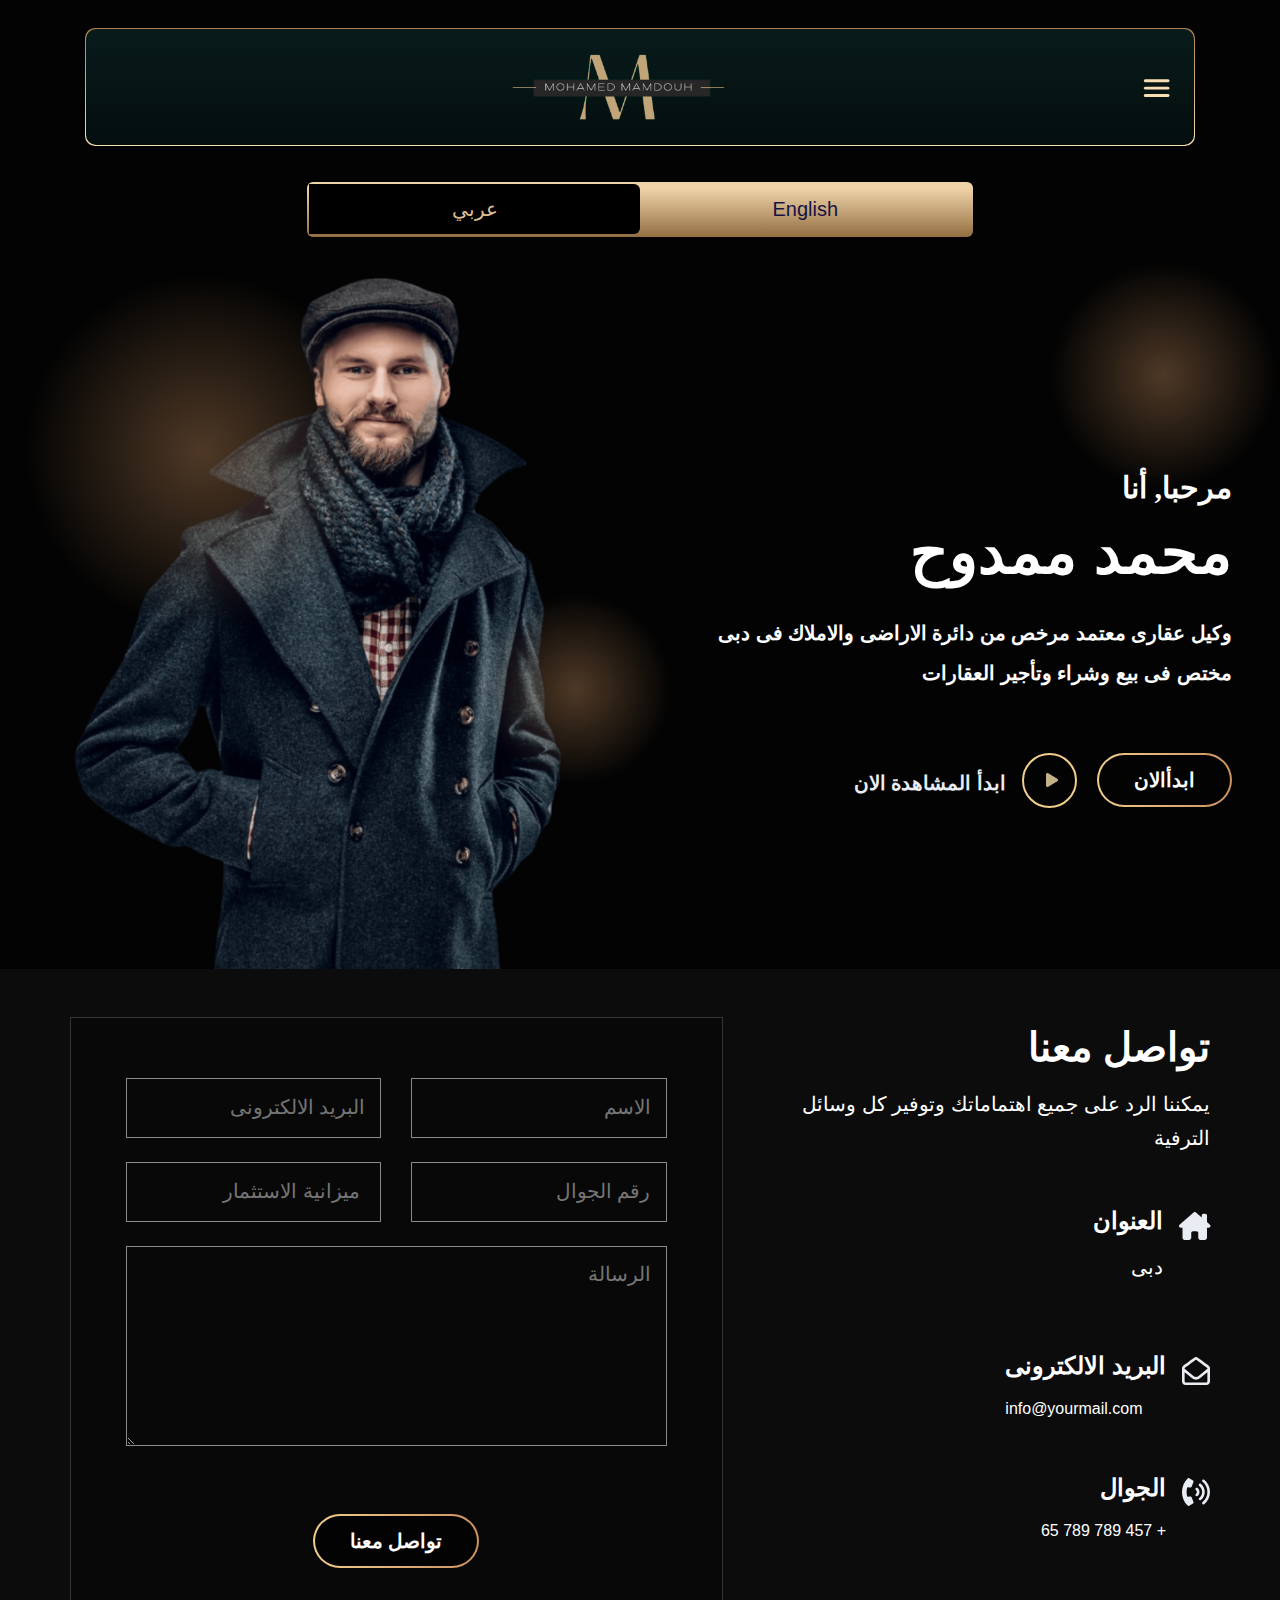
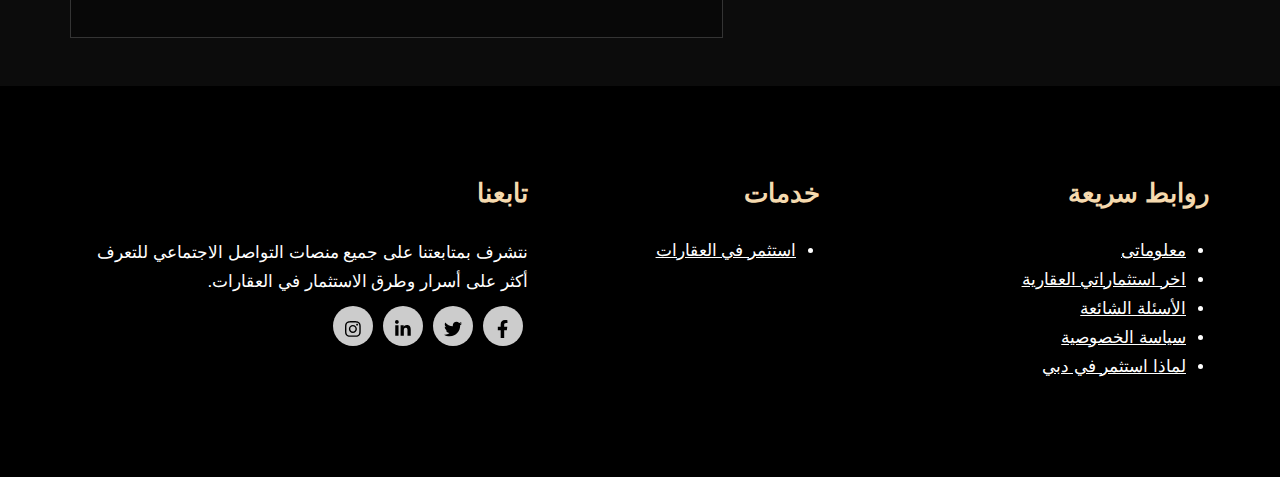
==== commit 6090bd90: "edit 20/5/2024" ====
--- a/index.htm
+++ b/index.htm
@@ -945,8 +945,8 @@
                                 <!-- <h3 class="text-right heading-4 heading-new"> محمد ممدوح</h3> -->
                                 <img src="frontend/logo4.png">
                             </a>
-                            <button class="hamburger-icon navbar-toggler" type="button">
-                                <img src="frontend/button.svg" class="mr-2" style="height: 19px;">
+                            <button class="hamburger-icon navbar-toggler p-2" type="button">
+                                <img src="frontend/button.svg" style="height: 19px;">
 
                             </button>
                         </nav>
@@ -957,15 +957,15 @@
                             <div class="row" dir="rtl">
                                 <div class="col-lg-4 text-lg-center p-0">
                                     <ul class="list-unstyled p-0 m-0 text-lg-center text-right">
-                                        <li><a href="index.htm">يستثمر</a></li>
-                                        <li><a href="alaa-mohra-story.html">قصتي</a></li>
+                                        <li><a href="index.htm">استثمر</a></li>
+                                        <li><a href="alaa-mohra-story.html">معلوماتى</a></li>
                                     </ul>
                                 </div>
                                 <div class="col-lg-4 text-lg-center p-0">
                                     <ul class="list-unstyled p-0 m-0 text-lg-center text-right">
                                         <li> <a href="my-investment.html">اخر استثماراتي العقارية</a></li>
                                         <!-- <li><a target="_blank" href="https://www.unclefluffy.com/">فكرة العمل </a></li> -->
-                                        <li><a href="consultation.html"> مستشار</a></li>
+                                        <li><a href="consultation.html"> استشارة</a></li>
                                     </ul>
                                 </div>
                                 <div class="col-lg-4 text-lg-center p-0">
@@ -1160,8 +1160,6 @@
             </div>
         </div>
     </section>
-
-        
         
         <!--footer start-->
                     
@@ -1169,27 +1167,6 @@
     <div class="footer  footer-dark">
         <div class="container px-5 px-lg-0">
             <div class="row" dir="rtl">
-                <div class="col-lg-3 mt-4">
-                    <ul class="list-unstyled text-right p-0 m-0">
-                        <h6 class="heading mb-0 mb-lg-4 mb-md-4 p-0 m-0 heading-1-b mt-3" style="white-space: nowrap; text-overflow: ellipsis; overflow: visible;">عنوان المكتب</h6>
-
-                        <li style="font-size:20px;direction: ltr;">
-
-                            مكتب رقم 0000
-                                                    
-                        </li>
-                        <li style="font-size:20px;direction: ltr;">
-
-                            مبني 
-                                                    
-                        </li>
-                        <li style="font-size:20px;direction: ltr;">
-                             دبي
-                                                    
-                        </li>
-
-                    </ul>
-                </div>
                 <style>
                     .new-list a {
                         color: white;
@@ -1197,13 +1174,13 @@
                         background-color: transparent;
                     }
                 </style>
-                <div class="col-lg-3 mt-4">
+                <div class="col-lg-4 mt-4">
                     <ul class="text-white text-right p-0 m-0">
                         <h6 class="heading mb-0 mb-lg-4 mb-md-4 p-0 m-0 heading-1-b mt-3" style="white-space: nowrap; text-overflow: ellipsis; overflow: visible;">روابط سريعة
                         </h6>
                         <div class="pr-4 text-white new-list">
                             <li>
-                                <a href="alaa-mohra-story.html"> قصتي</a>
+                                <a href="alaa-mohra-story.html"> معلوماتى</a>
                             </li>
                             <li>
                                 <a href="my-investment.html">اخر استثماراتي العقارية</a>
@@ -1211,16 +1188,9 @@
                             <li>
                                 <a href="questions.html">الأسئلة الشائعة</a>
                             </li>
-                            
-                            
-                            <li>
-                                <a href="consultation.html">مستشار</a>
-                            </li>
                             <li>
                                 <a href="privacy.html">سياسة الخصوصية</a>
                             </li>
-                            
-                            
                             <li>
                                 <a href="why-dubai.html">لماذا استثمر في دبي</a>
                             </li>
@@ -1234,7 +1204,7 @@
                         <div class="pr-4 text-white new-list">
                             
                             <li>
-                                <a target="_blank" href="index.htm">ستثمر في العقارات قيد الإنشاء </a>
+                                <a target="_blank" href="index.htm">استثمر في العقارات   </a>
                             </li>
                             <!-- <li>
                                 <a target="_blank" href="https://mohraresale.com/">إعادة بيع الممتلكات الخاصة بك</a>
@@ -1256,7 +1226,7 @@
                     </ul>
                 </div>
 
-                <div class="col-lg-3 mt-4">
+                <div class="col-lg-5 mt-4">
                     <ul class="list-unstyled text-right p-0 m-0">
                         <h6 class="heading mb-0 mb-lg-4 mb-md-4 p-0 m-0 heading-1-b mt-3" style="white-space: nowrap; text-overflow: ellipsis; overflow: visible;">تابعنا</h6>
 
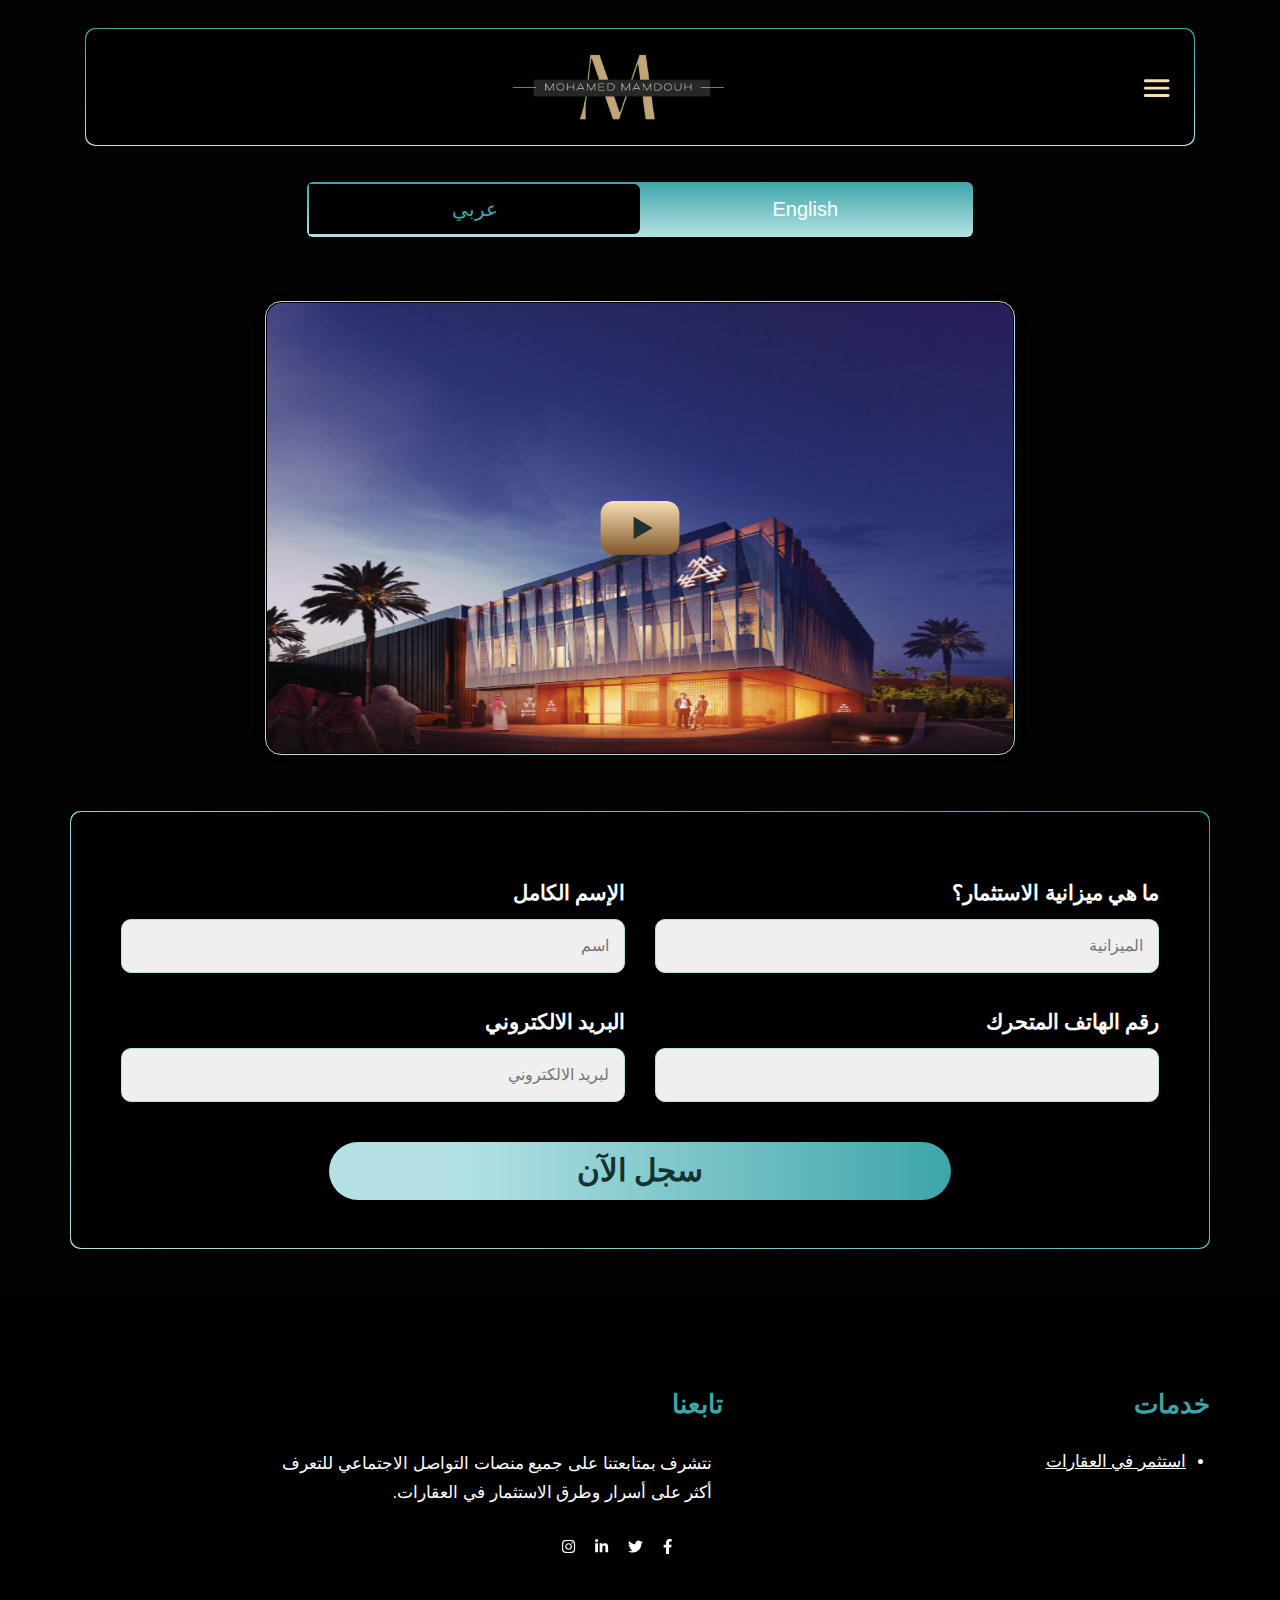
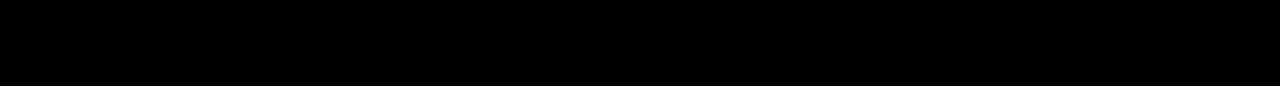
==== commit da37b7a1: "edit 27/7/2024" ====
--- a/index.htm
+++ b/index.htm
@@ -114,21 +114,20 @@
     section.slice {
         background-color: unset !important;
     }
-
     .heading-new {
         background: #efd3a8;
-        background: linear-gradient(to bottom, #efd3a8 12%, #926e41 100%);
+        background: linear-gradient(to bottom, #a1d3d5 12%, #3da5a9 100%);
         -webkit-background-clip: text;
         -webkit-text-fill-color: transparent
     }
 
     .navbar-toggler {
-        color: #f9deb3 !important
+        color: #b4e2e4 !important
     }
 
     .custom-select {
         background: url("frontend/down_arrow.svg") left 1.25rem center/19px 12px no-repeat #efefef !important;
-        border: 1px solid #f9deb3;
+        border: 1px solid #b4e2e4;
         border-radius: 26.375rem;
         padding: .75rem 1rem .75rem 1.25rem;
         direction: rtl
@@ -154,7 +153,7 @@
     }
 
     .form-text-field{
-        border:1px solid #F9DEB3;
+        border:1px solid #b4e2e4;
         width:100%;border-radius: 101px;
         padding: 0.75rem 15px 0.75rem 15px;
         background-color: #efefef;
@@ -291,13 +290,13 @@
 
     .gradient-border-3 {
         padding: 1px;
-        border: 1px solid #f9deb3;
+        border: 1px solid #b4e2e4;
         border-radius: 16px
     }
 
     .gradient-border {
         padding: 1px;
-        background: linear-gradient(45deg, #f9deb3, #7e582b);
+        background: linear-gradient(45deg, #b4e2e4, #3da5a9);
         border-radius: 10px
     }
 
@@ -469,18 +468,18 @@
 
         .heading-new {
             background: #efd3a8;
-            background: linear-gradient(to bottom, #efd3a8 12%, #926e41 100%);
+            background: linear-gradient(to bottom, #a1d3d5 12%, #3da5a9 100%);
             -webkit-background-clip: text;
             -webkit-text-fill-color: transparent
         }
 
         .navbar-toggler {
-            color: #f9deb3 !important
+            color: #b4e2e4 !important
         }
 
         .custom-select {
             background: url("frontend/down_arrow.svg") left 1.25rem center/19px 12px no-repeat #efefef !important;
-            border: 1px solid #f9deb3;
+            border: 1px solid #b4e2e4;
             border-radius: 26.375rem;
             padding: .75rem 1rem .75rem 1.25rem;
             direction: rtl
@@ -506,8 +505,8 @@
         }
 
         .form-text-field{
-            border:1px solid #F9DEB3;
-            width:100%;border-radius: 101px;
+            border:1px solid #b4e2e4;
+            width:100%;border-radius: 10px;
             padding: 0.75rem 15px 0.75rem 15px;
             background-color: #efefef;
         }
@@ -643,13 +642,13 @@
 
         .gradient-border-3 {
             padding: 1px;
-            border: 1px solid #f9deb3;
+            border: 1px solid #b4e2e4;
             border-radius: 16px
         }
 
         .gradient-border {
             padding: 1px;
-            background: linear-gradient(45deg, #f9deb3, #7e582b);
+            background: linear-gradient(45deg, #b4e2e4, #3da5a9);
             border-radius: 10px
         }
 
@@ -688,7 +687,7 @@
     <style>
         .bg-golden{
             background: #efd3a8;
-            background: linear-gradient(to bottom, #efd3a8 12%, #926e41 100%);
+            background: linear-gradient(180deg, #3da5a9, #b4e2e4);
             border-radius: 6px;
             padding: 9px;
             box-sizing: border-box
@@ -697,7 +696,8 @@
             background-color: black;
         }
         .golden-text{
-            color: #ddbe92;
+            color: #3da5a9;
+            font-size: 20px;
         }
         .fs-14{
             font-size: 14px;
@@ -717,204 +717,6 @@
 
         }
 
-       /* edit */
-
-       /* start landing */
-
-.landing{
-    background: #030303;
-    position: relative;
-    z-index: 0;
-    min-height: 700px;
-}
-.text{
-    text-align: right;
-}
-.text1{
-    font-weight: 700;
-    font-size: 30px;
-    text-align: right !important;
-    color: white;
-}
-.text2{
-    font-weight: 700;
-    font-size: 60px;
-    line-height: 80px;
-    color: white;
-}
-.text3{
-    font-size: 20px;
-    font-weight: 700;
-    line-height: 40px;
-    margin-top: 20px;
-    color: white;
-}
-.line-shape{
-    position: absolute;
-    top: 8%;
-    left: 0;
-    z-index: -1;
-    transform: rotate(180deg);
-}
-.line-shape svg{
-    height: 615px;
-    width: 747px;
-}
-.image-land img{
-  /*  width: 100%; */
-    height: 700px;
-}
-.light-shape-1{
-    background: radial-gradient(50% 50% at 50% 50%,#ffb677 0,hsla(38,80%,75%,0) 97.4%);
-    height: 233px;
-    right: 0;
-    opacity: .3;
-    position: absolute;
-    top: -10px;
-    width: 233px;
-}
-.light-shape-2{
-    background: radial-gradient(50% 50% at 50% 50%,#ffb677 0,hsla(38,80%,75%,0) 97.4%);
-    height: 195px;
-    left: 45%;
-    opacity: .3;
-    position: absolute;
-    top: 60%;
-    transform: translate(-50%,-50%);
-    width: 195px;
-}
-.light-shape-3{
-    background: radial-gradient(50% 50% at 50% 50%,#ffb677 0,hsla(38,80%,75%,0) 97.4%);
-    border-radius: 364px;
-    height: 364px;
-    opacity: .3;
-    position: absolute;
-    left: 20px;
-    top: 0;
-    width: 364px;
-}
-.video-content{
-    margin-top: 60px;
-}
-.btn-start{
-    background: linear-gradient(90deg, rgb(242, 205, 140), rgb(204, 146, 96));
-    border-radius: 35px;
-    color: rgb(255, 255, 255);
-    cursor: pointer;
-    display: inline-block;
-    font-size: 20px;
-    font-weight: 700;
-    line-height: 40px;
-    overflow: hidden;
-    padding: 2px;
-    transition: all 0.3s ease 0s;
-    text-decoration: none;
-}
-.btn-start:hover{
-    color: white;
-}
-.btn-start span{
-    background: #030303;
-    border-radius: 35px;
-    display: block;
-    padding: 5px 35px;
-    position: relative;
-    z-index: 1;
-}
-.btn-start span::before{
-    content: "";
-    background: linear-gradient(90deg,#f2cd8c,#cc9260);
-    border-radius: 35px;
-    height: 110%;
-    left: -1%;
-    position: absolute;
-    top: -1%;
-    transition: all .3s;
-    width: 0;
-    z-index: -1;
-}
-.btn-start span:hover::before{
-    width: 120%;
-}
-.btn-video{
-    background-color: transparent;
-    border: 2px solid #f2cd8c;
-    border-radius: 50%;
-    color: #c3b287;
-    display: block;
-    height: 55px;
-    margin-right: 20px;
-    text-align: center;
-    width: 55px;
-}
-.slider{
-    margin-top: 125px;
-    max-width: 420px;
-}
-.image-client{
-    width: 80px;
-    height: 80px;
-    border-radius: 50%;
-    padding: 5px;
-    outline: 2px solid white;
-}
-.image-client img{
-    border-radius: 50%;
-}
-/* end landing */
-
-/* start contact */
-.text-contact{
-    text-align: right;
-}
-.form-contact{
-    background: rgba(3,3,3,.5);
-    border: 1px solid #343434;
-    margin: 0 auto;
-    padding: 60px 40px 50px;
-}
-.edit-input{
-    background: transparent;
-    border: 1px solid #8a8a8a;
-    color: #fff;
-    font-size: 20px;
-    font-weight: 400;
-    height: 60px;
-    line-height: 25px;
-    padding: 15px;
-}
-.form-contact textarea{
-    height: 200px;
-}
-.btn{
-    background-color: transparent;
-    border: none;
-}
-.contact{
-    padding-bottom: 0 !important;
-}
-.copyright{
-    padding: 30px 0;
-    border-top: 1px solid #b8b6b2;
-}
-.social-link ul li a{
-    background-color: hsla(0,0%,100%,.8);
-    color: #000 !important;
-    display: block !important;
-    height: 40px;
-    line-height: 45px;
-    text-align: center;
-    width: 40px;
-    border-radius: 50%;
-    font-size: 18px !important;
-    margin: 5px;
-    padding: 0px;
-}
-.social-link ul{
-    padding-right: 0;
-}
-/* finish contact */
-
 
 
     </style>
@@ -934,12 +736,12 @@
                         .gradient-border-2 {
 
                             padding: 1px;
-                            background: linear-gradient(180deg, #AC804D, #F9DEB3);
+                            background: linear-gradient(180deg, #3da5a9, #b4e2e4);
                             border-radius: 10px;
                         }
                     </style>
                     <div class="gradient-border-2">
-                        <nav class="navbar navbar-expand-lg header-border" style=" border-radius:10px;background: linear-gradient(180deg, #091B1B, #040E0E);">
+                        <nav class="navbar navbar-expand-lg header-border" style=" border-radius:10px;background-color: black;">
 
                             <a class="navbar-brand mx-lg-auto text-center" href="index.htm">
                                 <!-- <h3 class="text-right heading-4 heading-new"> محمد ممدوح</h3> -->
@@ -1002,7 +804,7 @@
                             </a>
                             <a href="#" class="col-6 py-1 py-lg-2">
 
-                                <p class="text-dark my-0">
+                                <p class="text-white my-0">
                                     English
                                 </p>
                             </a>
@@ -1013,54 +815,17 @@
     </div></section>
 
     <!-- landing -->
-    <section class="landing mt-4" style="direction: rtl;">
-        <div class="container-fluid">
-            <div class="row">
-                <div class="col-lg-6 col-12 d-flex align-items-center ps-5 pe-5">
-                    <div class="content-land pt-5">
-                        <div class="text-white text">
-                            <span class="text1">مرحبا, أنا</span>
-                            <h1 class="text2">محمد ممدوح</h1>
-                            <p class="text3">وكيل عقارى معتمد مرخص من دائرة الاراضى والاملاك فى دبى مختص فى بيع وشراء وتأجير العقارات</p>
-                        </div>
-                        <div class="video-content d-flex flex-wrap">
-                            <a href="#about" class="btn-start mb-3">
-                                <span>ابدأالان</span>
-                            </a>
-                            <div class="d-flex">
-                                <div>
-                                    <button type="button" class="btn-video" data-bs-toggle="modal" data-bs-target="#exampleModal">
-                                        <i class="fa-solid fa-play"></i>
-                                    </button>
-                                </div>
-                                <h5 class="text-light me-3 d-flex align-items-center">ابدأ المشاهدة الان</h5>
-                            </div>
-                        </div>
-                    </div>
-                </div>
-                <div class="col-lg-6 col-12">
-                    <div class="image-land d-flex justify-content-center">
-                        <img src="frontend/about2.d6eda3a41b81accd6402.png">
-                    </div>
-                </div>
-            </div>
-        </div>
-        <div class="light-shape-1"></div>
-        <div class="light-shape-2"></div>
-        <div class="light-shape-3"></div>
-      </section>
-
-    <!-- <section class="slice pt-0 pb-2 pt-lg-5">
+    <section class="slice pt-0 pb-2 pt-lg-5">
         <div class="container px-4 px-lg-0">
             <div class="row align-items-center justify-content-center">
                 <div class="col-lg-8">
                     <div class="gradient-border-3">
                         <div class="card zindex-100 mb-0 border-0">
                             <div style="overflow: hidden;">
-                                <img alt="Image placeholder" src="frontend/pc2.jpg" style="width: 100%; border-radius: 15px;">
+                                <img alt="Image placeholder" src="frontend/project1.jpg" style="width: 100%; height:450px; border-radius: 15px;">
                             </div>
                             <div class="card-img-overlay d-flex justify-content-center align-items-center">
-                                <a href="https://www.youtube.com/watch?v=meX8oHlNxV0" data-fancybox="" data-toggle="tooltip" data-placement="bottom" title="" class="btn btn-lg btn-icon-only rounded-circle hover-scale-110" aria-describedby="tooltip741121">
+                                <a href="https://youtu.be/uNJd48sVvos?si=MFJJnyrRMTOD-vIK" data-fancybox="" data-toggle="tooltip" data-placement="bottom" title="" class="btn btn-lg btn-icon-only rounded-circle hover-scale-110" aria-describedby="tooltip741121">
                                     <span class="btn-inner--icon">
                                         <img alt="Image placeholder" src="frontend/play.svg" class="card-img" style="width: 80px;">
                                     </span>
@@ -1071,91 +836,63 @@
                 </div>
             </div>
         </div>
-    </section> -->
-
-    <!-- <section class="slice slice-lg pt-0 pb-0" style="background-color: #0c0c0c !important;">
-        <div class="container">
-            <div class="row mb-2 justify-content-center text-center">
-                <div class="col-lg-12">
-                    <div class="my-4 my-lg-2">
-                        <h1 class="heading-1 heading-new" style="line-height:1.2;">
-                            <span class="second-heading">حقق ارباح طائلة</span><br>
-                            تصل الى 300%
-                            خلال سنة واحدة
-                        </h1>
-                        <p class="second-heading mt-3 mt-lg-0">من خلال الاستثمار في العقارات  </p>
+    </section>
+
+    
+
+    <section class="slice slice-lg p-0 pb-5 mt-5">
+        <div class="container px-4 px-lg-0">
+            <div class="gradient-border">
+                <div class="row no-gutters green " style="direction: rtl;">
+                    <div class="col-md-12 d-flex align-items-center justify-content-center">
+                        <div class="text-center my-bela py-5">
+                            <!-- <h2 class="heading-3 mb-3 mb-lg-0 mb-md-0 heading-new">إحجز شقة الآن </h2> -->
+                            <form class="add_form_free" id="form-contact mt-4 mt-lg-0">
+                                <input type="hidden" name="_token" value="NDOtxUwPu2a1ZJM3dZDojlNTwYnpJnSAS2cod5v8">                                <input type="hidden" name="referral_id" value="">
+                                <div class="row">
+                                    <div class="col-lg-6 col-12 mt-3">
+                                        <div class="form-group">
+                                            <label for="name5">ما هي ميزانية الاستثمار؟
+                                            </label>
+                                            <input type="text" class="form-text-field" placeholder="الميزانية" name="name" id="name">
+                                        </div>
+                                    </div>
+                                    <div class="col-lg-6 col-12 mt-3">
+                                        <div class="form-group">
+                                            <label for="name5">الإسم الكامل
+                                            </label>
+                                            <input type="text" class="form-text-field" placeholder="اسم" name="name" id="name">
+                                        </div>
+                                    </div>
+                                    <div class="col-lg-6 col-12 mt-3">
+                                        <div class="form-group" id="phone_div">
+                                            <label for="name1">رقم الهاتف المتحرك</label>
+                                            <input name="phone" type="tel" id="phone" class="form-text-field" placeholder="">
+                                            <input type="hidden" id="country_code" name="country_code" dir="ltr">
+                                            <input type="hidden" id="combinedPhone" name="combined_phone" dir="ltr">
+                                            <input type="hidden" id="ip_country" name="ip_country" value="us" dir="ltr">
+                                           
+                                        </div>
+                                    </div>
+                                    <div class="col-lg-6 col-12 mt-3">
+                                    
+                                        <div class="form-group">
+                                        <label for="name5">البريد الالكتروني
+                                        </label>
+                                        <input type="text" class="form-text-field" placeholder="لبريد الالكتروني" name="email" id="email">
+                                        </div>
+                                    </div>
+                                  
+                                    <div class="col-lg-12 mt-4">
+                                        <button type="submit" class="btn w-60 border-0 font-weight-bolder my-button">
+                                            <span class="btn-inner--text">سجل الآن
+                                            </span>
+                                        </button>
+                                    </div>
+                                </div>
+                            </form>
+                        </div>
                     </div>
-                </div>
-            </div>
-    </div></section> -->
-
-    
-
-    <section class="slice slice-lg p-0 pb-5 pt-5" style="background-color: #0c0c0c !important; direction:rtl;">
-        <div class="container px-4 px-lg-0">
-            <div class="row">
-                <div class="col-lg-5 col-12">
-                 <div class="text-white text-contact">
-                  <h1 class="fw-bold text-white">تواصل معنا</h1>
-                  <p class="text-white fs-5">يمكننا الرد على جميع اهتماماتك وتوفير كل وسائل الترفية</p>
-                 </div>
-                 <div class="d-flex text-light mt-5">
-                  <div class="fs-3 ms-3">
-                    <i class="fa-solid fa-house-chimney"></i>
-                  </div>
-                  <div>
-                    <h4 class="text-white">العنوان</h4>
-                    <p class="text-end text-white fs-5">دبى</p>
-                  </div>
-                 </div>
-                 <div class="d-flex text-light mt-5">
-                  <div class="fs-3 ms-3">
-                    <i class="fa-regular fa-envelope-open"></i>
-                  </div>
-                  <div>
-                    <h4 class="text-white">البريد الالكترونى</h4>
-                    <a href="mailto: info@yourmail.com" class="text-decoration-none text-white">
-                      info@yourmail.com
-                  </a>
-                  </div>
-                 </div>
-                 <div class="d-flex text-light mt-5">
-                  <div class="fs-3 ms-3">
-                    <i class="fa-solid fa-phone-volume"></i>
-                  </div>
-                  <div class="mb-3">
-                    <h4 class="text-end text-white">الجوال</h4>
-                    <a href="tel: 457 789 789 65" class="text-decoration-none text-white">
-                      + 457 789 789 65
-                  </a>
-                  </div>
-                 </div>
-                </div>
-                <div class="col-lg-7 col-12">
-                  <form class="row form-contact">
-                    <div class="col-md-6 col-sm-12 mb-4">
-                      <input type="text" class="w-100 edit-input" placeholder="الاسم" required>
-                    </div>
-                    <div class="col-md-6 col-sm-12 mb-4">
-                      <input type="email" class="w-100 edit-input" placeholder="البريد الالكترونى" required>
-                    </div>
-                    <div class="col-md-6 col-sm-12 mb-4">
-                        <input type="number" class="w-100 edit-input" placeholder="رقم الجوال" required>
-                      </div>
-                      <div class="col-md-6 col-sm-12 mb-4">
-                        <input type="email" class="w-100 edit-input" placeholder=" ميزانية الاستثمار" required>
-                      </div>
-                    <div class="col-12">
-                      <textarea class="w-100 edit-input" placeholder="الرسالة" required></textarea>
-                    </div>
-                    <div class="col-12 mt-5 d-flex justify-content-center">
-                        <button type="submit" class="btn">
-                          <a class="btn-start">
-                            <span>تواصل معنا</span>
-                        </a>
-                        </button>
-                    </div>
-                  </form>
                 </div>
             </div>
         </div>
@@ -1174,30 +911,7 @@
                         background-color: transparent;
                     }
                 </style>
-                <div class="col-lg-4 mt-4">
-                    <ul class="text-white text-right p-0 m-0">
-                        <h6 class="heading mb-0 mb-lg-4 mb-md-4 p-0 m-0 heading-1-b mt-3" style="white-space: nowrap; text-overflow: ellipsis; overflow: visible;">روابط سريعة
-                        </h6>
-                        <div class="pr-4 text-white new-list">
-                            <li>
-                                <a href="alaa-mohra-story.html"> معلوماتى</a>
-                            </li>
-                            <li>
-                                <a href="my-investment.html">اخر استثماراتي العقارية</a>
-                            </li>
-                            <li>
-                                <a href="questions.html">الأسئلة الشائعة</a>
-                            </li>
-                            <li>
-                                <a href="privacy.html">سياسة الخصوصية</a>
-                            </li>
-                            <li>
-                                <a href="why-dubai.html">لماذا استثمر في دبي</a>
-                            </li>
-                        </div>
-                    </ul>
-                </div>
-                <div class="col-lg-3 mt-4">
+                <div class="col-lg-5 mt-4">
                     <ul class="text-white text-right p-0 m-0">
                         <h6 class="heading mb-0 mb-lg-4 mb-md-4 p-0 m-0 heading-1-b mt-3" style="white-space: nowrap; text-overflow: ellipsis; overflow: visible;">خدمات
                         </h6>
@@ -1206,22 +920,6 @@
                             <li>
                                 <a target="_blank" href="index.htm">استثمر في العقارات   </a>
                             </li>
-                            <!-- <li>
-                                <a target="_blank" href="https://mohraresale.com/">إعادة بيع الممتلكات الخاصة بك</a>
-                            </li> -->
-                            <!-- <li>
-                                <a target="_blank" href="https://fekra.ai/">ابدأ عملك</a>
-                            </li> -->
-                            <!-- <li>
-                                <a target="_blank" href="https://mohraconsult.com/">تحدث مع علاء مهرة</a>
-                            </li> -->
-                            <!-- <li>
-                                <a target="_blank" href="https://unclefluffy.com/">شراء نموذج عمل جاهز</a>
-                            </li>
-                            <li>
-                                <a target="_blank" href="https://taplink.cc/workwithmohra">فرصة المهنية</a>
-                            </li> -->
-                            
                         </div>
                     </ul>
                 </div>
--- a/frontend/assets/css/style.css
+++ b/frontend/assets/css/style.css
@@ -25,7 +25,7 @@
      margin: 0;
      padding: 0;
      width: 100%;
-     background-color: #efd3a8;
+     background-color: #3da5a9;
      padding: 31px 79px;
 }
  .desktop-menu li {
@@ -33,7 +33,7 @@
      padding: 12px 0px;
 }
  .desktop-menu li a {
-     color: #333;
+     color: white;
      text-decoration: none;
      font-weight: bold;
      font-size: 19px;
@@ -292,10 +292,11 @@
      font-size: 17px;
 }
  .footer .list-unstyled li{
+    margin: 10px;
      padding: 0.125rem 0;
 }
  .heading-1-b {
-     color: #F5DAAF !important
+     color: #3da5a9 !important
 }
 /* .hello-2 {
      background-color: #574435;
@@ -359,7 +360,7 @@
 }
 	.my-button{
 background: rgb(239,211,168);
-background: linear-gradient(90deg, rgba(239,211,168,1) 20%, rgba(146,110,65,1) 100%);
+background: linear-gradient(90deg, rgba(180, 226, 228,1) 20%, rgba(61, 165, 169,1) 100%);
 border-radius: 100px;
 font-size: 31px;
 color: #153232!important;
@@ -400,7 +401,7 @@
 }
  .heading-1 {
      font-family: 'Almarai', sans-serif;
-     color: #574435;
+     color: white;
      font-size: 30px;
      font-weight: 900;
 }
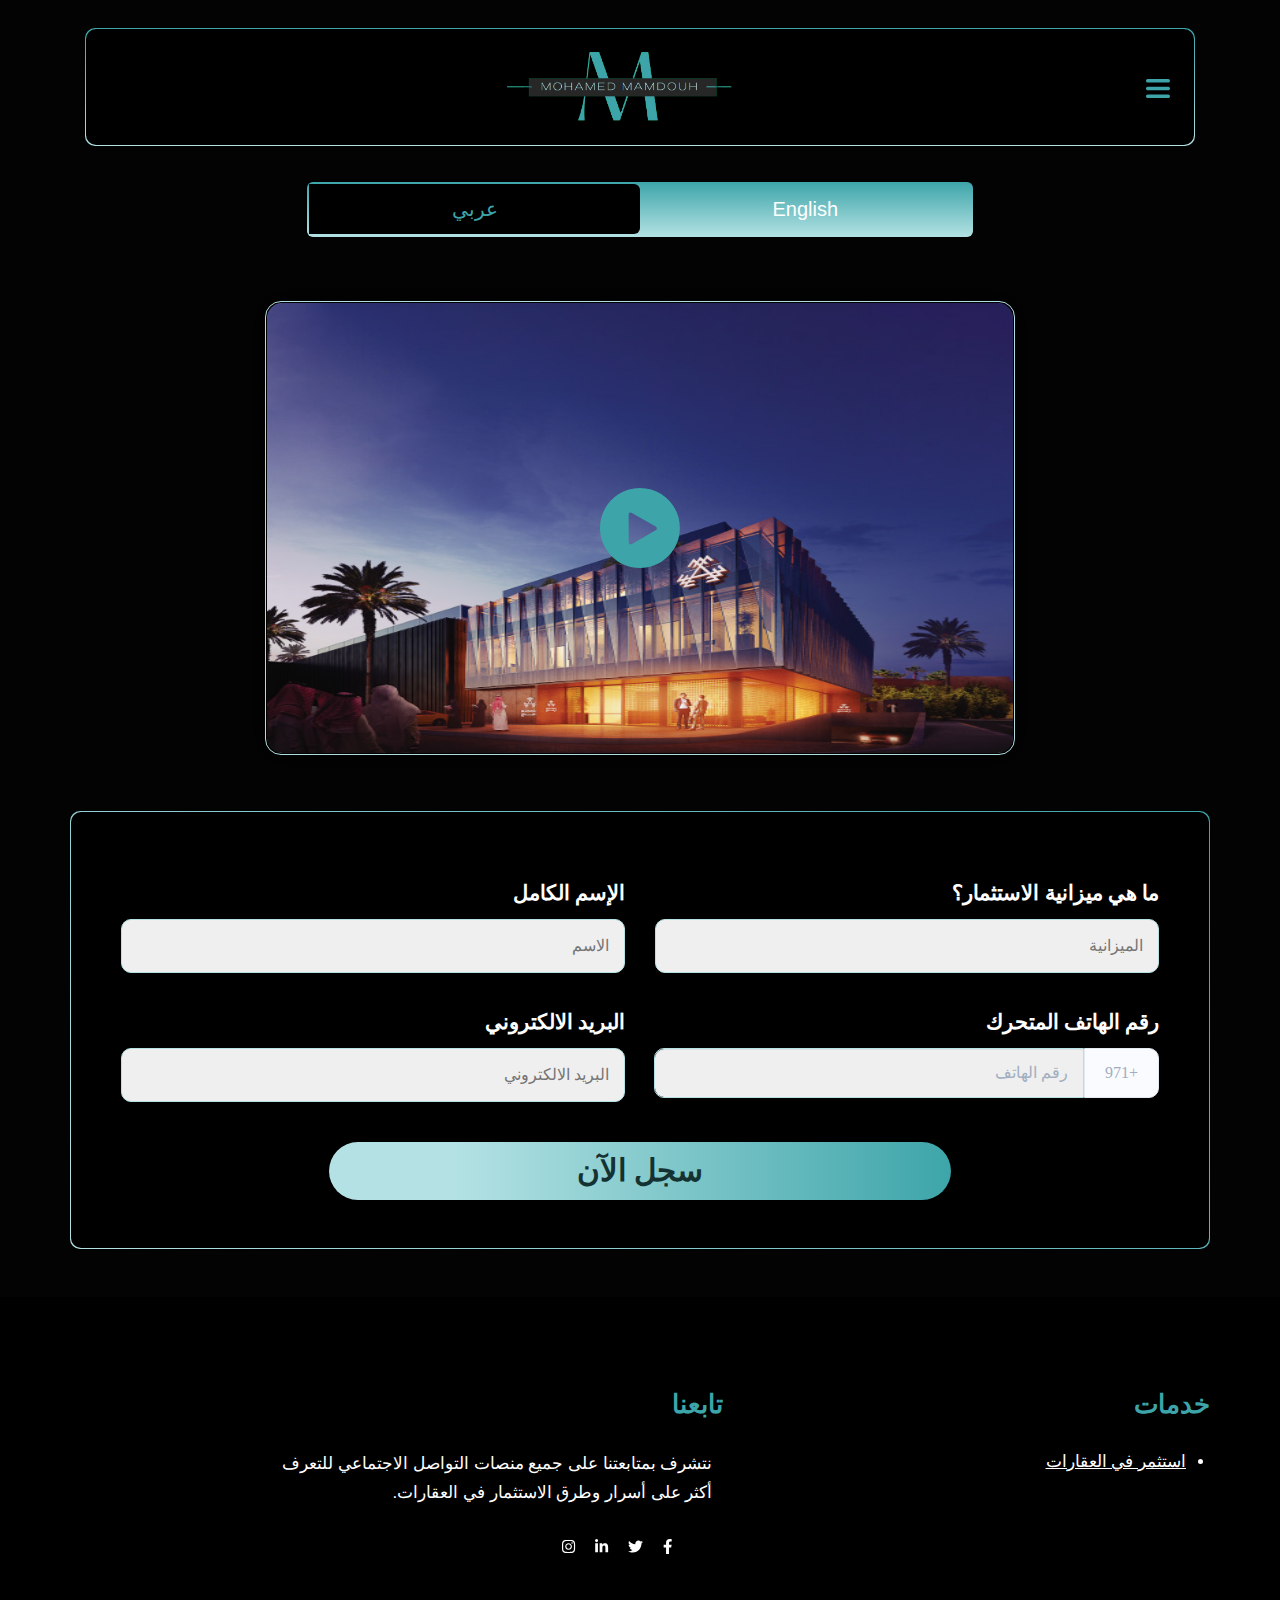
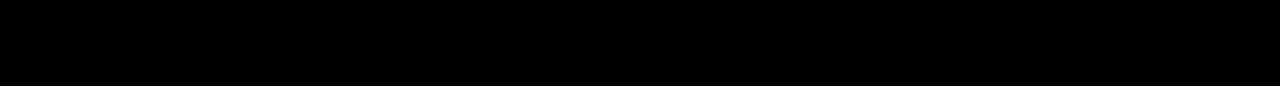
==== commit fb9d23dd: "edit 6/2/2024" ====
--- a/index.htm
+++ b/index.htm
@@ -115,7 +115,7 @@
         background-color: unset !important;
     }
     .heading-new {
-        background: #efd3a8;
+        background: #b4e2e4;
         background: linear-gradient(to bottom, #a1d3d5 12%, #3da5a9 100%);
         -webkit-background-clip: text;
         -webkit-text-fill-color: transparent
@@ -467,7 +467,7 @@
         }
 
         .heading-new {
-            background: #efd3a8;
+            background: #b4e2e4;
             background: linear-gradient(to bottom, #a1d3d5 12%, #3da5a9 100%);
             -webkit-background-clip: text;
             -webkit-text-fill-color: transparent
@@ -686,7 +686,7 @@
     
     <style>
         .bg-golden{
-            background: #efd3a8;
+            background: #b4e2e4;
             background: linear-gradient(180deg, #3da5a9, #b4e2e4);
             border-radius: 6px;
             padding: 9px;
@@ -760,7 +760,7 @@
                                 <div class="col-lg-4 text-lg-center p-0">
                                     <ul class="list-unstyled p-0 m-0 text-lg-center text-right">
                                         <li><a href="index.htm">استثمر</a></li>
-                                        <li><a href="alaa-mohra-story.html">معلوماتى</a></li>
+                                        <li><a href="mohamed-story.html">معلوماتى</a></li>
                                     </ul>
                                 </div>
                                 <div class="col-lg-4 text-lg-center p-0">
@@ -773,9 +773,10 @@
                                 <div class="col-lg-4 text-lg-center p-0">
                                     <ul class="list-unstyled p-0 m-0 text-lg-center text-right">
                                         <li><a href="questions.html"> الأسئلة الشائعة</a></li>
-                                        
+                                        <li><a href="why-dubai.html"> لماذا الاستثمار فى دبى</a></li>
                                     </ul>
                                 </div>
+                                
                             </div>
                         </div>
                     </div>
@@ -861,17 +862,16 @@
                                         <div class="form-group">
                                             <label for="name5">الإسم الكامل
                                             </label>
-                                            <input type="text" class="form-text-field" placeholder="اسم" name="name" id="name">
+                                            <input type="text" class="form-text-field" placeholder="الاسم" name="name" id="name">
                                         </div>
                                     </div>
                                     <div class="col-lg-6 col-12 mt-3">
-                                        <div class="form-group" id="phone_div">
+                                        <div class="form-group">
                                             <label for="name1">رقم الهاتف المتحرك</label>
-                                            <input name="phone" type="tel" id="phone" class="form-text-field" placeholder="">
-                                            <input type="hidden" id="country_code" name="country_code" dir="ltr">
-                                            <input type="hidden" id="combinedPhone" name="combined_phone" dir="ltr">
-                                            <input type="hidden" id="ip_country" name="ip_country" value="us" dir="ltr">
-                                           
+                                            <div class="input-group">
+                                                <span class="input-group-text" id="inputGroupPrepend2" style="border-radius: 0px 10px 10px 0px;">+971</span>
+                                                <input type="tel" class="form-control form-text-field text-end" style="border-radius: 10px 0px 0px 10px;" id="validationDefaultUsername"  aria-describedby="inputGroupPrepend2" placeholder="رقم الهاتف" required>
+                                              </div>
                                         </div>
                                     </div>
                                     <div class="col-lg-6 col-12 mt-3">
@@ -879,14 +879,13 @@
                                         <div class="form-group">
                                         <label for="name5">البريد الالكتروني
                                         </label>
-                                        <input type="text" class="form-text-field" placeholder="لبريد الالكتروني" name="email" id="email">
+                                        <input type="text" class="form-text-field" placeholder="البريد الالكتروني" name="email" id="email">
                                         </div>
                                     </div>
                                   
                                     <div class="col-lg-12 mt-4">
                                         <button type="submit" class="btn w-60 border-0 font-weight-bolder my-button">
-                                            <span class="btn-inner--text">سجل الآن
-                                            </span>
+                                            <span class="btn-inner--text">سجل الآن</span>
                                         </button>
                                     </div>
                                 </div>
@@ -978,8 +977,7 @@
       </div>
 
 
-
-        <script src="js/bootstrap.bundle.min.js"></script>
+      <script src="js/bootstrap.bundle.min.js"></script>
       <script src="js/all.min.js"></script>
 
 
